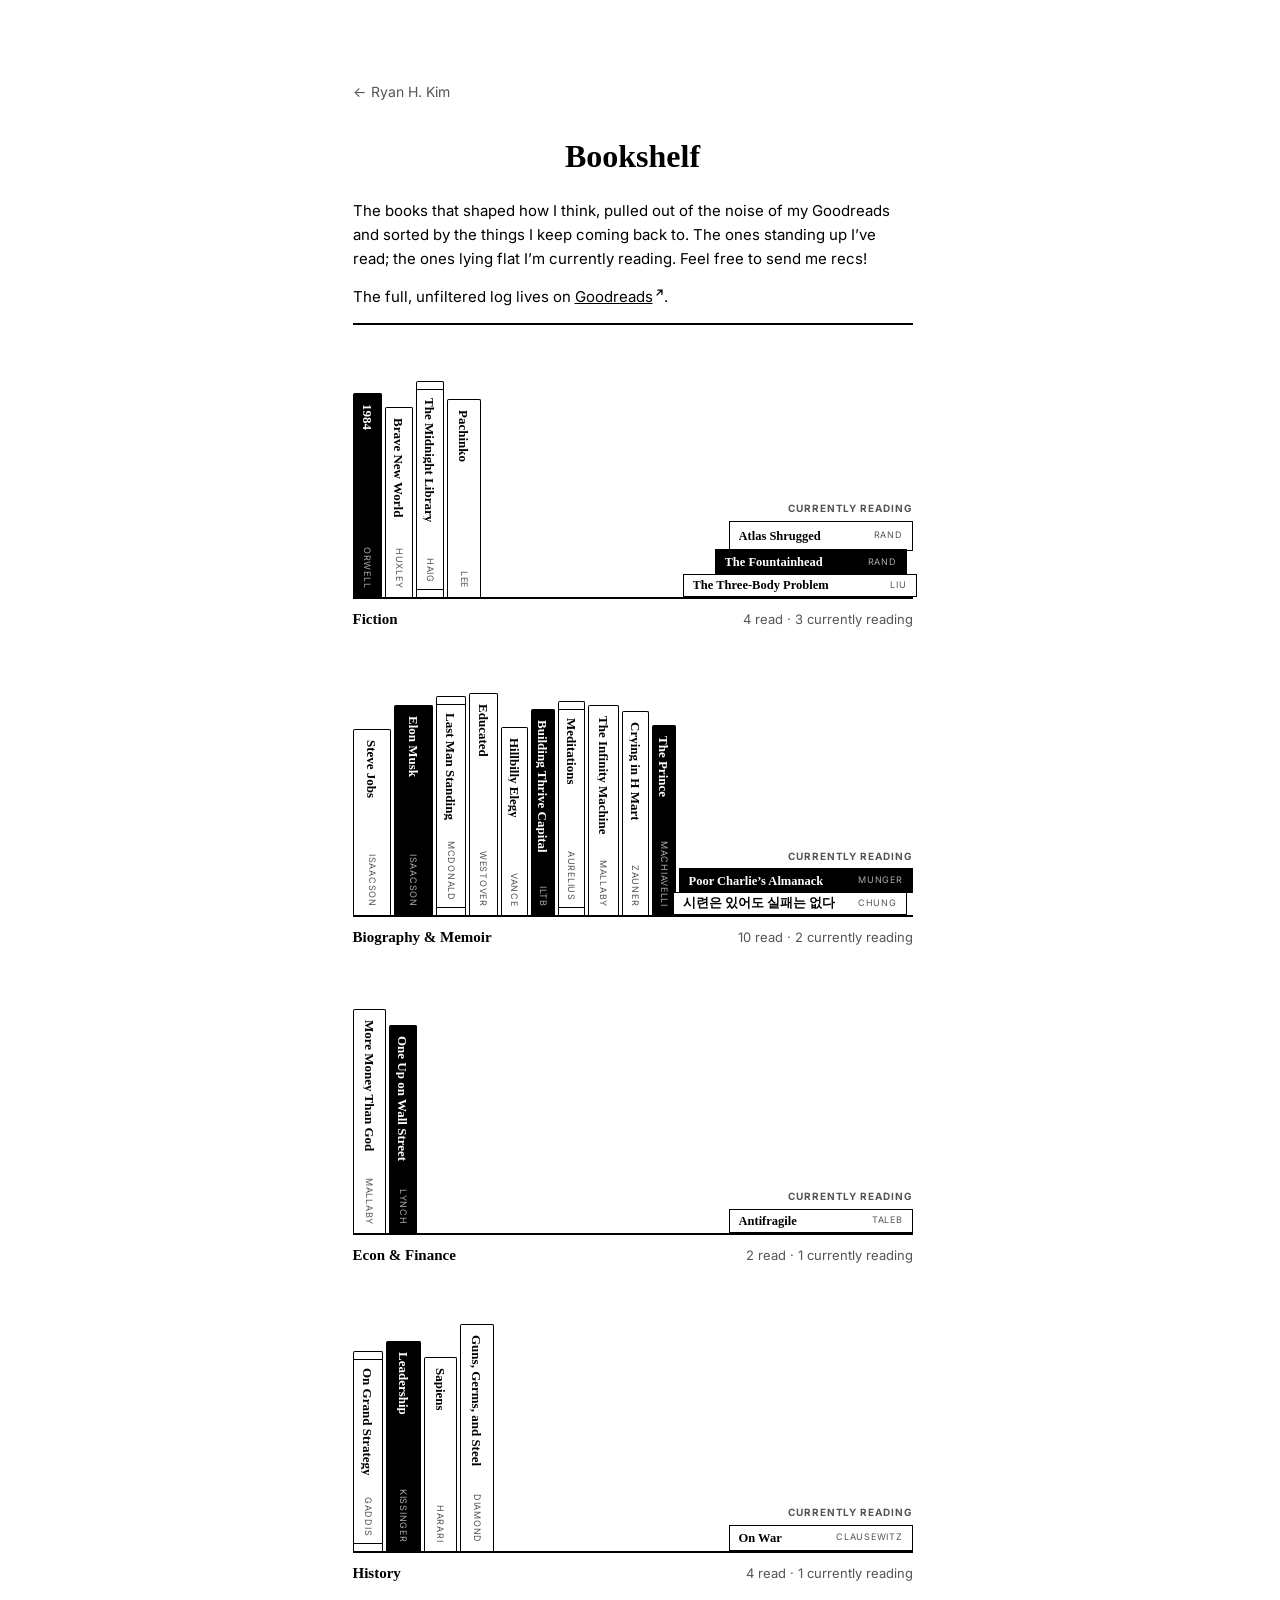
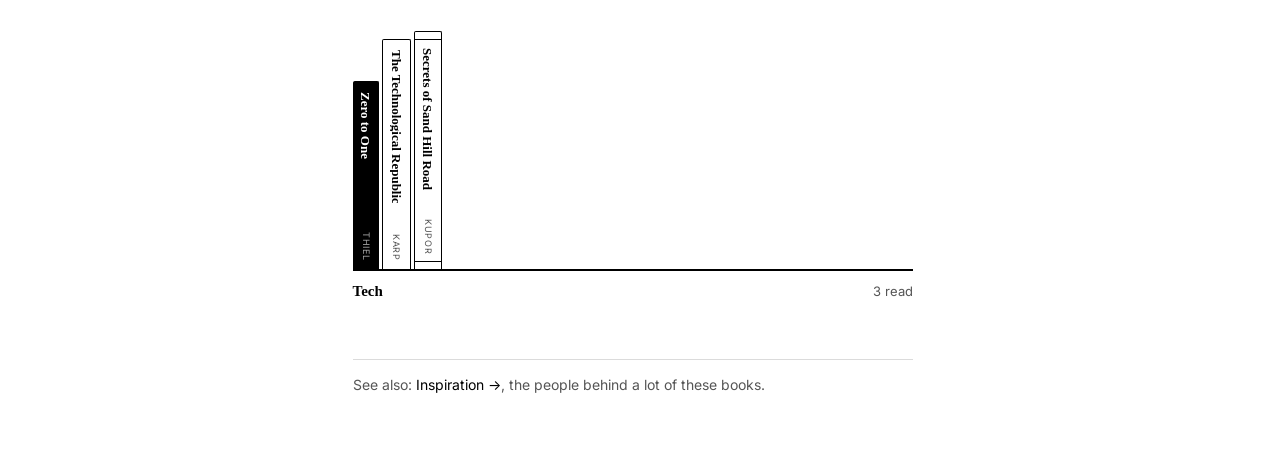
==== bookshelf/index.html @ 4ed772a9 "Add Bookshelf page at /bookshelf/ - Books shown as spines on monochrome shelves, one shelf per subje" ====
<!DOCTYPE html>
<html lang="en">
<head>
  <meta charset="UTF-8">
  <meta name="viewport" content="width=device-width, initial-scale=1.0">
  <title>Bookshelf — Ryan H. Kim</title>
  <meta name="description" content="Ryan H. Kim's bookshelf: the fiction, biographies, economics and finance, history, and technology books that shaped how he thinks.">
  <meta name="author" content="Ryan H. Kim">
  <link rel="canonical" href="https://ryanhwangkim.com/bookshelf/">

  <meta property="og:type" content="website">
  <meta property="og:title" content="Bookshelf — Ryan H. Kim">
  <meta property="og:description" content="The books that shaped how I think, shelved by subject.">
  <meta property="og:url" content="https://ryanhwangkim.com/bookshelf/">

  <link rel="preconnect" href="https://fonts.googleapis.com">
  <link rel="preconnect" href="https://fonts.gstatic.com" crossorigin>
  <link href="https://fonts.googleapis.com/css2?family=Inter:wght@400;700&display=swap" rel="stylesheet">
  <link rel="stylesheet" href="/styles.css">
  <link rel="stylesheet" href="/pages.css">
  <link rel="stylesheet" href="/bookshelf/bookshelf.css">
</head>
<body>
  <div class="container">
    <a class="back-link" href="/"><span aria-hidden="true">&larr;</span> Ryan H. Kim</a>

    <header class="page-intro">
      <h1>Bookshelf</h1>
      <p>The books that shaped how I think, pulled out of the noise of my Goodreads and sorted by the things I keep coming back to. The ones standing up I&rsquo;ve read; the ones lying flat I&rsquo;m currently reading. Feel free to send me recs!</p>
      <p>The full, unfiltered log lives on <a class="outbound-link" href="https://www.goodreads.com/user/show/90382592-ryan">Goodreads</a>.</p>
    </header>

    <hr>

    <main>
      <!-- To add a book: copy a spine <li> onto a shelf. Books I'm reading go in the shelf's "Currently reading" stack as flat <a class="flat"> books.
           --w is a spine's thickness, --h its height; --t is a flat book's thickness. -->

      <section class="shelf" id="fiction" aria-labelledby="fiction-name">
        <ul class="shelf-books">
          <li><a class="spine spine--ink" style="--w: 29px; --h: 204px" href="https://www.goodreads.com/search?q=1984+George+Orwell" data-caption="1984 · George Orwell"><span class="spine-title">1984</span><span class="spine-author">Orwell</span></a></li>
          <li><a class="spine" style="--w: 28px; --h: 190px" href="https://www.goodreads.com/search?q=Brave+New+World+Aldous+Huxley" data-caption="Brave New World · Aldous Huxley"><span class="spine-title">Brave New World</span><span class="spine-author">Huxley</span></a></li>
          <li><a class="spine spine--band" style="--w: 28px; --h: 216px" href="https://www.goodreads.com/search?q=The+Midnight+Library+Matt+Haig" data-caption="The Midnight Library · Matt Haig"><span class="spine-title">The Midnight Library</span><span class="spine-author">Haig</span></a></li>
          <li><a class="spine" style="--w: 34px; --h: 198px" href="https://www.goodreads.com/search?q=Pachinko+Min+Jin+Lee" data-caption="Pachinko · Min Jin Lee"><span class="spine-title">Pachinko</span><span class="spine-author">Lee</span></a></li>
          <li class="stack-slot">
            <div class="stack">
              <span class="stack-label">Currently reading</span>
              <a class="flat" style="--w: 184px; --t: 30px; --x: 0px" href="https://www.goodreads.com/search?q=Atlas+Shrugged+Ayn+Rand" data-caption="Atlas Shrugged · Ayn Rand · currently reading"><span class="flat-title">Atlas Shrugged</span><span class="flat-author">Rand</span></a>
              <a class="flat flat--ink" style="--w: 192px; --t: 26px; --x: 6px" href="https://www.goodreads.com/search?q=The+Fountainhead+Ayn+Rand" data-caption="The Fountainhead · Ayn Rand · currently reading"><span class="flat-title">The Fountainhead</span><span class="flat-author">Rand</span></a>
              <a class="flat" style="--w: 234px; --t: 23px; --x: -4px" href="https://www.goodreads.com/search?q=The+Three-Body+Problem+Cixin+Liu" data-caption="The Three-Body Problem · Cixin Liu · currently reading"><span class="flat-title">The Three-Body Problem</span><span class="flat-author">Liu</span></a>
            </div>
          </li>
        </ul>
        <div class="shelf-label">
          <h2 class="shelf-name" id="fiction-name">Fiction</h2>
          <p class="shelf-note"></p>
        </div>
      </section>

      <section class="shelf" id="biography-memoir" aria-labelledby="biography-memoir-name">
        <ul class="shelf-books">
          <li><a class="spine" style="--w: 38px; --h: 186px" href="https://www.goodreads.com/search?q=Steve+Jobs+Walter+Isaacson" data-caption="Steve Jobs · Walter Isaacson"><span class="spine-title">Steve Jobs</span><span class="spine-author">Isaacson</span></a></li>
          <li><a class="spine spine--ink" style="--w: 39px; --h: 210px" href="https://www.goodreads.com/search?q=Elon+Musk+Walter+Isaacson" data-caption="Elon Musk · Walter Isaacson"><span class="spine-title">Elon Musk</span><span class="spine-author">Isaacson</span></a></li>
          <li><a class="spine spine--band" style="--w: 30px; --h: 219px" href="https://www.goodreads.com/search?q=Last+Man+Standing+Jamie+Dimon+Duff+McDonald" data-caption="Last Man Standing · Duff McDonald, on Jamie Dimon"><span class="spine-title">Last Man Standing</span><span class="spine-author">McDonald</span></a></li>
          <li><a class="spine" style="--w: 29px; --h: 222px" href="https://www.goodreads.com/search?q=Educated+Tara+Westover" data-caption="Educated · Tara Westover"><span class="spine-title">Educated</span><span class="spine-author">Westover</span></a></li>
          <li><a class="spine" style="--w: 27px; --h: 188px" href="https://www.goodreads.com/search?q=Hillbilly+Elegy+J.D.+Vance" data-caption="Hillbilly Elegy · J.D. Vance"><span class="spine-title">Hillbilly Elegy</span><span class="spine-author">Vance</span></a></li>
          <li><span class="spine spine--ink" style="--w: 24px; --h: 206px" data-caption="Building Thrive Capital · Invest Like the Best with Patrick O’Shaughnessy (podcast)"><span class="spine-title">Building Thrive Capital</span><span class="spine-author">ILTB</span></span></li>
          <li><a class="spine spine--band" style="--w: 27px; --h: 214px" href="https://www.goodreads.com/search?q=Meditations+Marcus+Aurelius" data-caption="Meditations · Marcus Aurelius"><span class="spine-title">Meditations</span><span class="spine-author">Aurelius</span></a></li>
          <li><a class="spine" style="--w: 31px; --h: 210px" href="https://www.goodreads.com/search?q=The+Infinity+Machine+Sebastian+Mallaby" data-caption="The Infinity Machine · Sebastian Mallaby"><span class="spine-title">The Infinity Machine</span><span class="spine-author">Mallaby</span></a></li>
          <li><a class="spine" style="--w: 27px; --h: 204px" href="https://www.goodreads.com/search?q=Crying+in+H+Mart+Michelle+Zauner" data-caption="Crying in H Mart · Michelle Zauner"><span class="spine-title">Crying in H Mart</span><span class="spine-author">Zauner</span></a></li>
          <li><a class="spine spine--ink" style="--w: 24px; --h: 190px" href="https://www.goodreads.com/search?q=The+Prince+Niccol%C3%B2+Machiavelli" data-caption="The Prince · Niccolò Machiavelli"><span class="spine-title">The Prince</span><span class="spine-author">Machiavelli</span></a></li>
          <li class="stack-slot">
            <div class="stack">
              <span class="stack-label">Currently reading</span>
              <a class="flat flat--ink" style="--w: 253px; --t: 25px; --x: 0px" href="https://www.goodreads.com/search?q=Poor+Charlie's+Almanack" data-caption="Poor Charlie’s Almanack · Charlie Munger · currently reading"><span class="flat-title">Poor Charlie’s Almanack</span><span class="flat-author">Munger</span></a>
              <a class="flat" style="--w: 262px; --t: 23px; --x: 6px" href="https://www.goodreads.com/search?q=%EC%8B%9C%EB%A0%A8%EC%9D%80+%EC%9E%88%EC%96%B4%EB%8F%84+%EC%8B%A4%ED%8C%A8%EB%8A%94+%EC%97%86%EB%8B%A4" data-caption="시련은 있어도 실패는 없다 · Chung Ju-yung · currently reading"><span class="flat-title" lang="ko">시련은 있어도 실패는 없다</span><span class="flat-author">Chung</span></a>
            </div>
          </li>
        </ul>
        <div class="shelf-label">
          <h2 class="shelf-name" id="biography-memoir-name">Biography &amp; Memoir</h2>
          <p class="shelf-note"></p>
        </div>
      </section>

      <section class="shelf" id="econ-finance" aria-labelledby="econ-finance-name">
        <ul class="shelf-books">
          <li><a class="spine" style="--w: 33px; --h: 224px" href="https://www.goodreads.com/search?q=More+Money+Than+God+Sebastian+Mallaby" data-caption="More Money Than God · Sebastian Mallaby"><span class="spine-title">More Money Than God</span><span class="spine-author">Mallaby</span></a></li>
          <li><a class="spine spine--ink" style="--w: 28px; --h: 208px" href="https://www.goodreads.com/search?q=One+Up+on+Wall+Street+Peter+Lynch" data-caption="One Up on Wall Street · Peter Lynch"><span class="spine-title">One Up on Wall Street</span><span class="spine-author">Lynch</span></a></li>
          <li class="stack-slot">
            <div class="stack">
              <span class="stack-label">Currently reading</span>
              <a class="flat" style="--w: 184px; --t: 24px; --x: 0px" href="https://www.goodreads.com/search?q=Antifragile+Nassim+Nicholas+Taleb" data-caption="Antifragile · Nassim Nicholas Taleb · currently reading"><span class="flat-title">Antifragile</span><span class="flat-author">Taleb</span></a>
            </div>
          </li>
        </ul>
        <div class="shelf-label">
          <h2 class="shelf-name" id="econ-finance-name">Econ &amp; Finance</h2>
          <p class="shelf-note"></p>
        </div>
      </section>

      <section class="shelf" id="history" aria-labelledby="history-name">
        <ul class="shelf-books">
          <li><a class="spine spine--band" style="--w: 30px; --h: 200px" href="https://www.goodreads.com/search?q=On+Grand+Strategy+John+Lewis+Gaddis" data-caption="On Grand Strategy · John Lewis Gaddis"><span class="spine-title">On Grand Strategy</span><span class="spine-author">Gaddis</span></a></li>
          <li><a class="spine spine--ink" style="--w: 35px; --h: 210px" href="https://www.goodreads.com/search?q=Leadership+Six+Studies+in+World+Strategy+Henry+Kissinger" data-caption="Leadership: Six Studies in World Strategy · Henry Kissinger"><span class="spine-title">Leadership</span><span class="spine-author">Kissinger</span></a></li>
          <li><a class="spine" style="--w: 33px; --h: 194px" href="https://www.goodreads.com/search?q=Sapiens+Yuval+Noah+Harari" data-caption="Sapiens · Yuval Noah Harari"><span class="spine-title">Sapiens</span><span class="spine-author">Harari</span></a></li>
          <li><a class="spine" style="--w: 34px; --h: 227px" href="https://www.goodreads.com/search?q=Guns+Germs+and+Steel+Jared+Diamond" data-caption="Guns, Germs, and Steel · Jared Diamond"><span class="spine-title">Guns, Germs, and Steel</span><span class="spine-author">Diamond</span></a></li>
          <li class="stack-slot">
            <div class="stack">
              <span class="stack-label">Currently reading</span>
              <a class="flat" style="--w: 184px; --t: 26px; --x: 0px" href="https://www.goodreads.com/search?q=On+War+Carl+von+Clausewitz" data-caption="On War · Carl von Clausewitz · currently reading"><span class="flat-title">On War</span><span class="flat-author">Clausewitz</span></a>
            </div>
          </li>
        </ul>
        <div class="shelf-label">
          <h2 class="shelf-name" id="history-name">History</h2>
          <p class="shelf-note"></p>
        </div>
      </section>

      <section class="shelf" id="tech" aria-labelledby="tech-name">
        <ul class="shelf-books">
          <li><a class="spine spine--ink" style="--w: 26px; --h: 188px" href="https://www.goodreads.com/search?q=Zero+to+One+Peter+Thiel" data-caption="Zero to One · Peter Thiel"><span class="spine-title">Zero to One</span><span class="spine-author">Thiel</span></a></li>
          <li><a class="spine" style="--w: 29px; --h: 230px" href="https://www.goodreads.com/search?q=The+Technological+Republic+Alexander+Karp" data-caption="The Technological Republic · Alexander C. Karp &amp; Nicholas W. Zamiska"><span class="spine-title">The Technological Republic</span><span class="spine-author">Karp</span></a></li>
          <li><a class="spine spine--band" style="--w: 28px; --h: 238px" href="https://www.goodreads.com/search?q=Secrets+of+Sand+Hill+Road+Scott+Kupor" data-caption="Secrets of Sand Hill Road · Scott Kupor"><span class="spine-title">Secrets of Sand Hill Road</span><span class="spine-author">Kupor</span></a></li>
        </ul>
        <div class="shelf-label">
          <h2 class="shelf-name" id="tech-name">Tech</h2>
          <p class="shelf-note"></p>
        </div>
      </section>
    </main>

    <footer class="page-foot">
      See also: <a class="internal-link" href="/inspiration/">Inspiration</a>, the people behind a lot of these books.
    </footer>
  </div>

  <script>
    // Each shelf's note counts its books, and names whichever book you point at.
    document.querySelectorAll('.shelf').forEach(shelf => {
      const note = shelf.querySelector('.shelf-note');
      const read = shelf.querySelectorAll('.spine').length;
      const reading = shelf.querySelectorAll('.flat').length;
      const summary = reading ? `${read}\u00a0read \u00b7 ${reading}\u00a0currently\u00a0reading` : `${read}\u00a0read`;
      note.textContent = summary;
      shelf.querySelectorAll('[data-caption]').forEach(book => {
        const name = () => { note.textContent = book.dataset.caption; };
        const reset = () => { note.textContent = summary; };
        book.addEventListener('pointerenter', name);
        book.addEventListener('focus', name);
        book.addEventListener('pointerleave', reset);
        book.addEventListener('blur', reset);
      });
    });
  </script>
</body>
</html>
---- styles.css ----
* {
  margin: 0;
  padding: 0;
  box-sizing: border-box;
}

html {
  scrollbar-gutter: stable;
}

body {
  --link-arrow: #000;
  --link-arrow-hover: #444;
  font-family: 'Inter', sans-serif;
  font-size: 15px;
  line-height: 1.6;
  color: #000;
  background: #fff;
  -webkit-font-smoothing: antialiased;
}

.container {
  max-width: 600px;
  min-width: 320px;
  margin: 80px auto;
  padding: 0 20px;
}

/* Header */
h1 {
  font-family: 'Iowan Old Style', 'Palatino Linotype', 'Book Antiqua', Palatino, serif;
  font-weight: 700;
  font-size: 2rem;
  margin-bottom: 16px;
  text-align: center;
}

header p {
  margin-bottom: 14px;
}

header a {
  color: #000;
  text-decoration: underline;
}

/* A quiet outbound-link cue: monochrome at rest and directional on interaction. */
.outbound-link::after {
  content: "";
  display: inline-block;
  width: 0.5em;
  height: 0.5em;
  margin-left: 0.24em;
  position: relative;
  top: 0.04em;
  vertical-align: super;
  background-color: var(--link-arrow);
  -webkit-mask: url("arrow-up-right.svg") center / contain no-repeat;
  mask: url("arrow-up-right.svg") center / contain no-repeat;
  text-decoration: none;
  transform: translate(0, 0);
  transition-property: background-color, transform;
  transition-duration: 160ms;
  transition-timing-function: cubic-bezier(0.2, 0, 0, 1);
}

.outbound-link:hover::after,
.outbound-link:focus-visible::after {
  background-color: var(--link-arrow-hover);
  transform: translate(1px, -1px);
}

.outbound-link:focus-visible {
  outline: 2px solid color-mix(in srgb, var(--link-arrow-hover) 38%, transparent);
  outline-offset: 3px;
  border-radius: 1px;
}

@media (prefers-reduced-motion: reduce) {
  .outbound-link::after {
    transition-duration: 0ms;
  }
}

/* Internal-page cue: the sibling of .outbound-link, pointing across rather than out. */
.internal-link::after {
  content: "\2192";
  display: inline-block;
  margin-left: 0.3em;
  font-weight: 400;
  transition: transform 160ms cubic-bezier(0.2, 0, 0, 1);
}

.internal-link:hover::after,
.internal-link:focus-visible::after {
  transform: translateX(2px);
}

@media (prefers-reduced-motion: reduce) {
  .internal-link::after {
    transition-duration: 0ms;
  }
}

/* Navigation */
nav {
  display: flex;
  align-items: center;
  justify-content: space-between;
  margin-top: 10px;
}

.nav-tab {
  text-decoration: none;
  color: #aaa;
  font-family: 'Iowan Old Style', 'Palatino Linotype', 'Book Antiqua', Palatino, serif;
  font-size: 15px;
  cursor: pointer;
  transition: color 0.15s ease;
  white-space: nowrap;
}

.nav-tab:hover {
  color: #555;
}

.nav-tab.active {
  color: #000;
  font-weight: 700;
}

.chatbot-icon {
  width: 18px;
  height: 18px;
  opacity: 0.4;
  transition: opacity 0.15s ease;
}

.nav-icon:hover .chatbot-icon,
.nav-icon.active .chatbot-icon {
  opacity: 1;
}

hr {
  border: none;
  border-top: 2px solid #000;
  margin: 12px 0 24px;
}

/* Content sections */
.tab-content {
  display: none;
}

.tab-content.visible {
  display: block;
}

/* Entries */
.entry {
  margin-bottom: 20px;
}

.entry-header {
  display: flex;
  justify-content: space-between;
  align-items: baseline;
  gap: 16px;
}

.entry-title em {
  font-style: italic;
}

.entry-title a {
  color: #000;
  text-decoration: none;
}

.entry-title a:hover {
  text-decoration: underline;
}

.entry-date {
  font-size: 14px;
  white-space: nowrap;
  flex-shrink: 0;
}

.entry-detail {
  font-size: 14px;
  color: #444;
  margin-top: 2px;
}

.entry-note {
  font-weight: 700;
}

.subsection-title {
  font-size: 15px;
  font-weight: 400;
  text-decoration: underline;
  margin: 28px 0 16px;
}

.section-intro {
  font-size: 14px;
  color: #444;
  margin-bottom: 20px;
}
---- pages.css ----
/* Shared chrome for the sub-pages (Bookshelf, Inspiration). Loaded after styles.css;
   each page adds its own stylesheet after this one. */

:root {
  --ink: #000;
  --muted: #555;
  --rule: rgba(0, 0, 0, 0.14);
  --paper: #f5f1e6;
  --paper-deep: #e6dfca;
  --tape: rgba(222, 205, 152, 0.62);
  --serif: 'Iowan Old Style', 'Palatino Linotype', 'Book Antiqua', Palatino, serif;
  --ease-out: cubic-bezier(0.2, 0, 0, 1);
}

/* Page chrome */
.back-link {
  display: inline-flex;
  align-items: baseline;
  gap: 0.4em;
  margin-bottom: 28px;
  font-size: 14px;
  color: var(--muted);
  text-decoration: none;
  transition: color 150ms ease;
}

.back-link:hover,
.back-link:focus-visible {
  color: var(--ink);
}

.back-link span {
  display: inline-block;
  transition: transform 160ms var(--ease-out);
}

.back-link:hover span {
  transform: translateX(-2px);
}

.page-intro p {
  margin-bottom: 14px;
}

.page-intro a {
  color: var(--ink);
}

.page-foot {
  margin-top: 56px;
  padding-top: 14px;
  border-top: 1px solid var(--rule);
  font-size: 14px;
  color: var(--muted);
}

.page-foot a {
  color: var(--ink);
  text-decoration: none;
}

.page-foot a:hover {
  text-decoration: underline;
}

@keyframes rise {
  from {
    opacity: 0;
    transform: translateY(8px);
  }
}

@media (prefers-reduced-motion: reduce) {
  .back-link span {
    transition-duration: 0ms;
  }
}
---- bookshelf/bookshelf.css ----
/* Bookshelf. Loaded after /pages.css. */

.shelf {
  margin-top: 36px;
}

.shelf:first-of-type {
  margin-top: 8px;
}

/* Books sit on a 2px rule, the same weight as the page's divider; when a shelf
   wraps onto a second row, each row gets its own rule. */
.shelf-books {
  --row: 250px;
  list-style: none;
  display: flex;
  flex-wrap: wrap;
  align-items: flex-end;
  column-gap: 3px;
  background-image: repeating-linear-gradient(to bottom, transparent 0 calc(var(--row) - 2px), var(--ink) calc(var(--row) - 2px) var(--row));
}

.shelf-books > li {
  display: flex;
  align-items: flex-end;
  height: var(--row);
  padding-bottom: 2px;
}

.spine {
  writing-mode: vertical-rl;
  display: flex;
  justify-content: space-between;
  align-items: center;
  gap: 8px;
  width: var(--w, 30px);
  height: var(--h, 170px);
  padding: 10px 0 8px;
  color: var(--ink);
  text-decoration: none;
  background: #fff;
  border: 1.5px solid var(--ink);
  border-bottom: 0;
  border-radius: 2px 2px 0 0;
  transition: transform 180ms var(--ease-out);
}

a.spine:hover,
a.spine:focus-visible,
span.spine:hover {
  transform: translateY(-8px);
}

a.spine:focus-visible,
a.flat:focus-visible {
  outline: 2px solid var(--ink);
  outline-offset: 2px;
}

.spine-title {
  min-width: 0;
  min-height: 0;
  overflow: hidden;
  text-overflow: ellipsis;
  white-space: nowrap;
  font-family: var(--serif);
  font-size: 13px;
  font-weight: 700;
  line-height: 1;
}

.spine-title:lang(ko),
.flat-title:lang(ko) {
  font-family: 'AppleMyungjo', 'Nanum Myeongjo', var(--serif);
}

.spine-author,
.flat-author {
  flex: none;
  font-size: 9px;
  letter-spacing: 0.08em;
  text-transform: uppercase;
  color: var(--muted);
}

.spine--ink {
  color: #fff;
  background: var(--ink);
}

.spine--ink .spine-author,
.flat--ink .flat-author {
  color: #aaa;
}

/* Two thin bands near the top and bottom, like a cloth-bound spine */
.spine--band {
  padding: 16px 0 14px;
  background:
    linear-gradient(var(--ink), var(--ink)) 0 7px / 100% 1px no-repeat,
    linear-gradient(var(--ink), var(--ink)) 0 calc(100% - 7px) / 100% 1px no-repeat,
    #fff;
}

/* Currently reading: a small pile lying flat at the end of the shelf. It takes whatever
   room the standing books leave, so on a phone it narrows instead of wrapping. */
.stack-slot {
  flex: 1 0 150px;
  min-width: 0;
  justify-content: flex-end;
}

.stack-slot > .stack {
  width: 100%;
}

.stack {
  display: flex;
  flex-direction: column;
  align-items: flex-end;
}

.stack-label {
  margin-bottom: 6px;
  font-size: 10px;
  font-weight: 700;
  letter-spacing: 0.09em;
  text-transform: uppercase;
  color: var(--muted);
}

.flat {
  display: flex;
  align-items: center;
  justify-content: space-between;
  gap: 10px;
  width: min(var(--w, 200px), 100%);
  height: var(--t, 24px);
  margin-top: -1.5px;
  margin-right: var(--x, 0px);
  padding: 0 9px;
  color: var(--ink);
  text-decoration: none;
  background: #fff;
  border: 1.5px solid var(--ink);
  transition: transform 180ms var(--ease-out);
}

.flat:hover,
.flat:focus-visible {
  transform: translateX(-6px);
}

.flat--ink {
  color: #fff;
  background: var(--ink);
}

.flat-title {
  min-width: 0;
  overflow: hidden;
  text-overflow: ellipsis;
  white-space: nowrap;
  font-family: var(--serif);
  font-size: 12.5px;
  font-weight: 700;
}

.shelf-label {
  display: flex;
  justify-content: space-between;
  align-items: baseline;
  gap: 16px;
  margin-top: 8px;
}

.shelf-name {
  flex: none;
  font-family: var(--serif);
  font-size: 15px;
  font-weight: 700;
}

.shelf-note {
  min-width: 0;
  overflow: hidden;
  text-overflow: ellipsis;
  white-space: nowrap;
  font-size: 13px;
  color: var(--muted);
}

/* On a phone, a long count wraps under itself instead of being cut off */
@media (max-width: 480px) {
  .shelf-note {
    white-space: normal;
    text-align: right;
  }
}

@media (prefers-reduced-motion: reduce) {
  .spine,
  .flat {
    transition-duration: 0ms;
  }
}
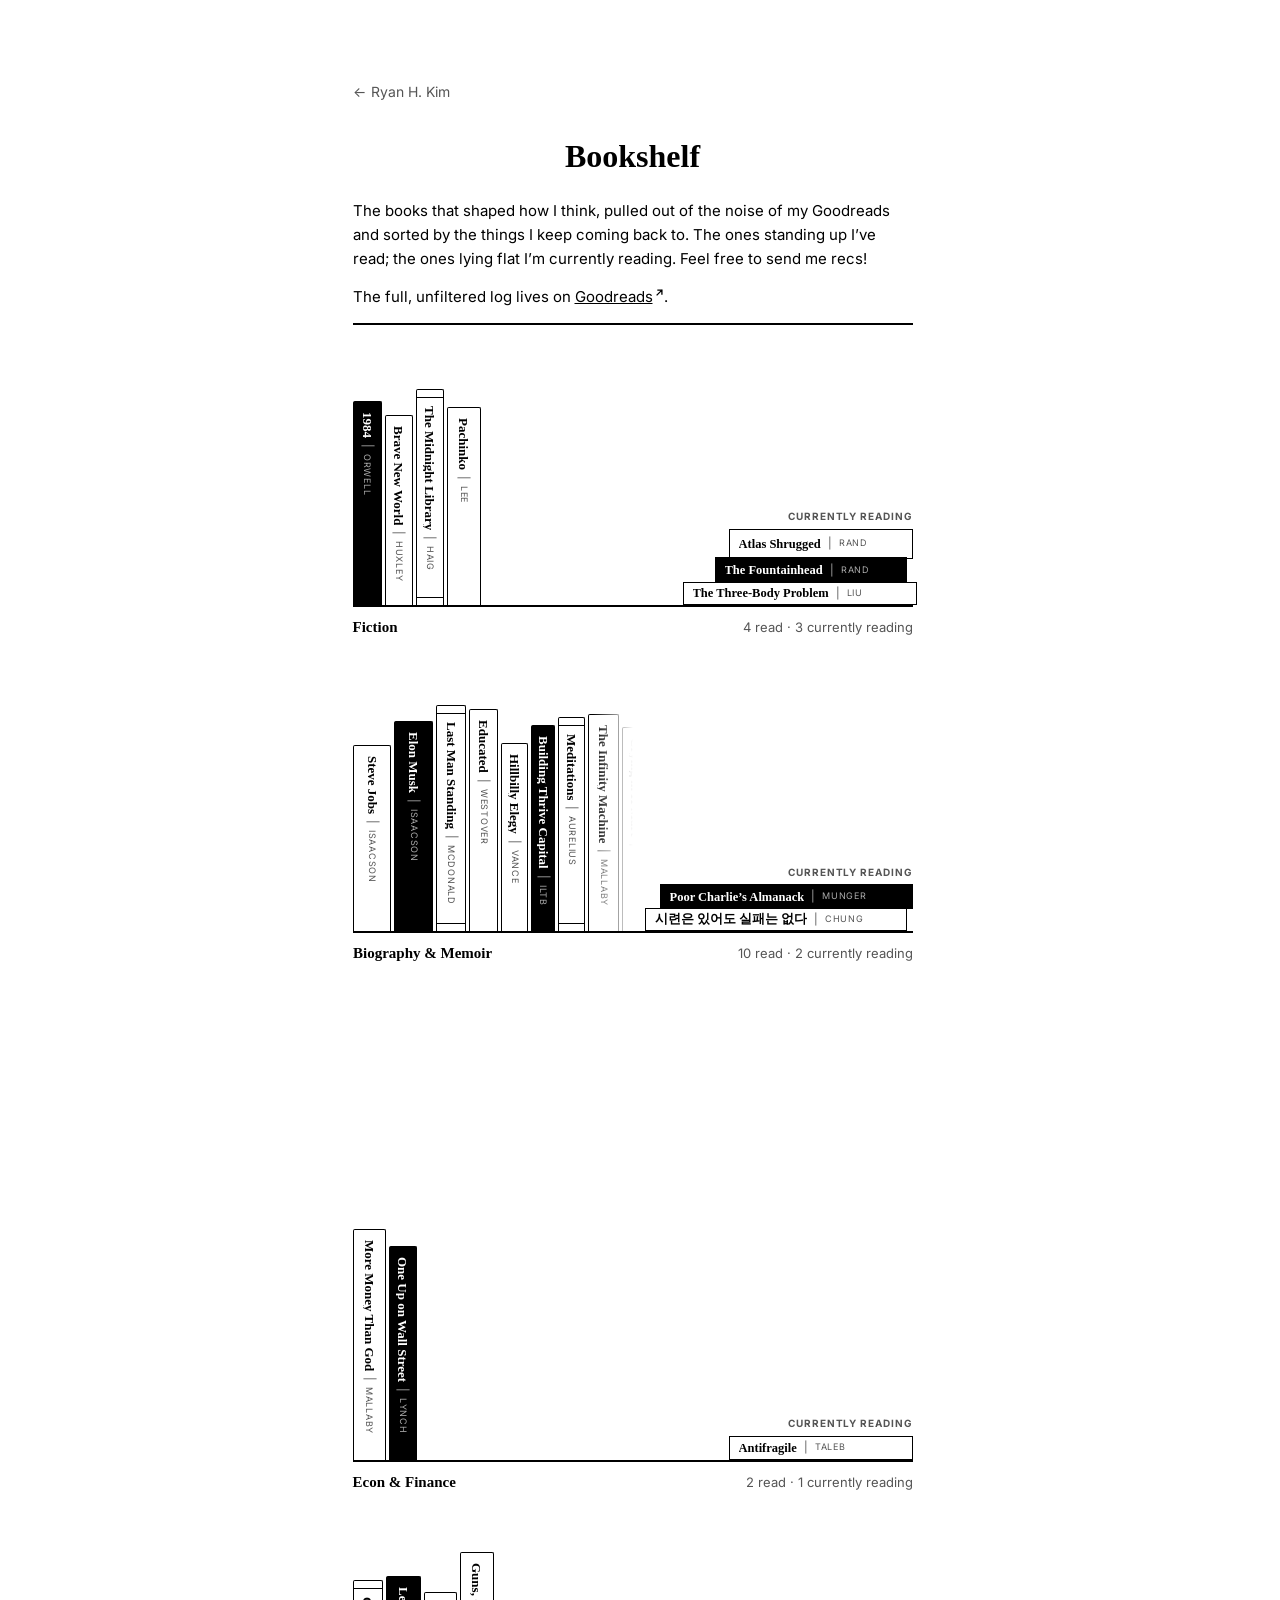
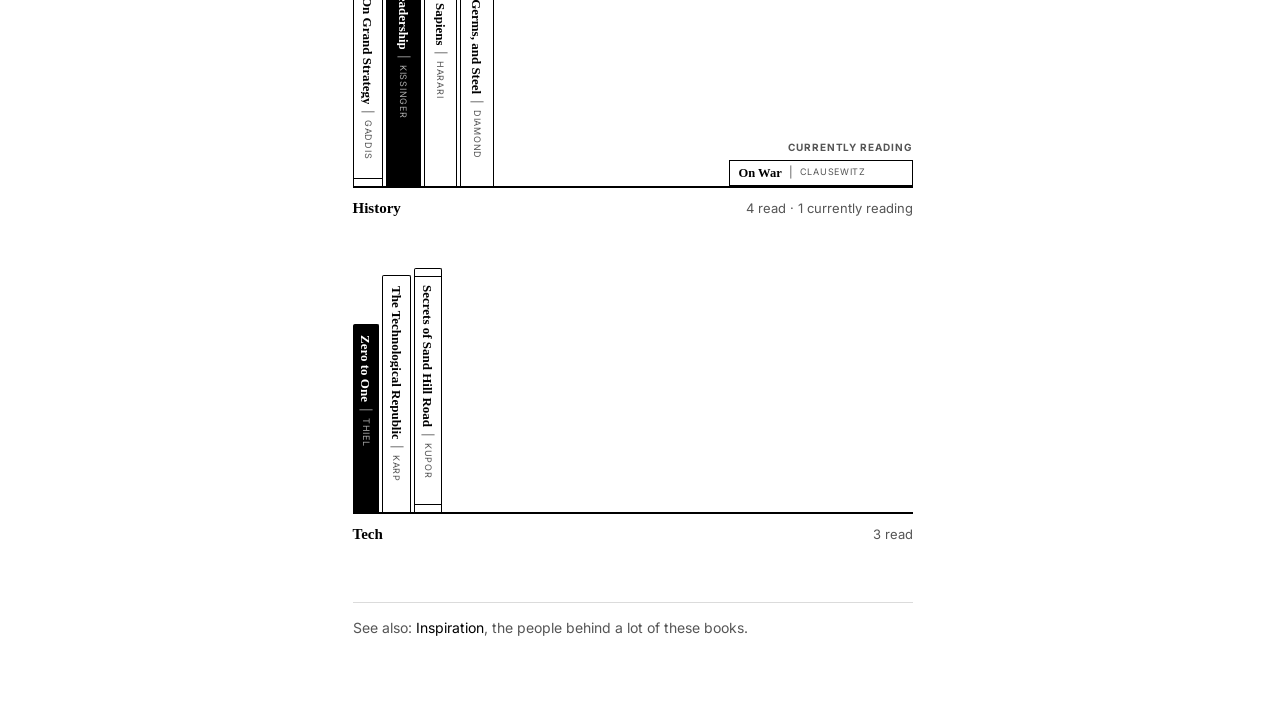
==== commit 8639a8e0: "Slide overflowing shelves sideways on scroll; separate titles from authors - When a shelf's standing" ====
--- a/bookshelf/index.html
+++ b/bookshelf/index.html
@@ -34,100 +34,127 @@
 
     <main>
       <!-- To add a book: copy a spine <li> onto a shelf. Books I'm reading go in the shelf's "Currently reading" stack as flat <a class="flat"> books.
-           --w is a spine's thickness, --h its height; --t is a flat book's thickness. -->
+           --w is a spine's thickness, --h its height; --t is a flat book's thickness; a stack's --pile is its widest book.
+           A shelf whose books don't fit across pins in place and slides them sideways as you scroll. -->
 
       <section class="shelf" id="fiction" aria-labelledby="fiction-name">
-        <ul class="shelf-books">
-          <li><a class="spine spine--ink" style="--w: 29px; --h: 204px" href="https://www.goodreads.com/search?q=1984+George+Orwell" data-caption="1984 · George Orwell"><span class="spine-title">1984</span><span class="spine-author">Orwell</span></a></li>
-          <li><a class="spine" style="--w: 28px; --h: 190px" href="https://www.goodreads.com/search?q=Brave+New+World+Aldous+Huxley" data-caption="Brave New World · Aldous Huxley"><span class="spine-title">Brave New World</span><span class="spine-author">Huxley</span></a></li>
-          <li><a class="spine spine--band" style="--w: 28px; --h: 216px" href="https://www.goodreads.com/search?q=The+Midnight+Library+Matt+Haig" data-caption="The Midnight Library · Matt Haig"><span class="spine-title">The Midnight Library</span><span class="spine-author">Haig</span></a></li>
-          <li><a class="spine" style="--w: 34px; --h: 198px" href="https://www.goodreads.com/search?q=Pachinko+Min+Jin+Lee" data-caption="Pachinko · Min Jin Lee"><span class="spine-title">Pachinko</span><span class="spine-author">Lee</span></a></li>
-          <li class="stack-slot">
-            <div class="stack">
+        <div class="shelf-pin">
+          <div class="shelf-row">
+            <div class="shelf-scroll">
+              <ul class="shelf-books">
+                <li><a class="spine spine--ink" style="--w: 29px; --h: 204px" href="https://www.goodreads.com/search?q=1984+George+Orwell" data-caption="1984 · George Orwell"><span class="spine-title">1984</span><span class="spine-sep" aria-hidden="true">|</span><span class="spine-author">Orwell</span></a></li>
+                <li><a class="spine" style="--w: 28px; --h: 190px" href="https://www.goodreads.com/search?q=Brave+New+World+Aldous+Huxley" data-caption="Brave New World · Aldous Huxley"><span class="spine-title">Brave New World</span><span class="spine-sep" aria-hidden="true">|</span><span class="spine-author">Huxley</span></a></li>
+                <li><a class="spine spine--band" style="--w: 28px; --h: 216px" href="https://www.goodreads.com/search?q=The+Midnight+Library+Matt+Haig" data-caption="The Midnight Library · Matt Haig"><span class="spine-title">The Midnight Library</span><span class="spine-sep" aria-hidden="true">|</span><span class="spine-author">Haig</span></a></li>
+                <li><a class="spine" style="--w: 34px; --h: 198px" href="https://www.goodreads.com/search?q=Pachinko+Min+Jin+Lee" data-caption="Pachinko · Min Jin Lee"><span class="spine-title">Pachinko</span><span class="spine-sep" aria-hidden="true">|</span><span class="spine-author">Lee</span></a></li>
+              </ul>
+            </div>
+            <div class="stack" style="--pile: 234px">
               <span class="stack-label">Currently reading</span>
-              <a class="flat" style="--w: 184px; --t: 30px; --x: 0px" href="https://www.goodreads.com/search?q=Atlas+Shrugged+Ayn+Rand" data-caption="Atlas Shrugged · Ayn Rand · currently reading"><span class="flat-title">Atlas Shrugged</span><span class="flat-author">Rand</span></a>
-              <a class="flat flat--ink" style="--w: 192px; --t: 26px; --x: 6px" href="https://www.goodreads.com/search?q=The+Fountainhead+Ayn+Rand" data-caption="The Fountainhead · Ayn Rand · currently reading"><span class="flat-title">The Fountainhead</span><span class="flat-author">Rand</span></a>
-              <a class="flat" style="--w: 234px; --t: 23px; --x: -4px" href="https://www.goodreads.com/search?q=The+Three-Body+Problem+Cixin+Liu" data-caption="The Three-Body Problem · Cixin Liu · currently reading"><span class="flat-title">The Three-Body Problem</span><span class="flat-author">Liu</span></a>
+              <a class="flat" style="--w: 184px; --t: 30px; --x: 0px" href="https://www.goodreads.com/search?q=Atlas+Shrugged+Ayn+Rand" data-caption="Atlas Shrugged · Ayn Rand"><span class="flat-title">Atlas Shrugged</span><span class="flat-sep" aria-hidden="true">|</span><span class="flat-author">Rand</span></a>
+              <a class="flat flat--ink" style="--w: 192px; --t: 26px; --x: 6px" href="https://www.goodreads.com/search?q=The+Fountainhead+Ayn+Rand" data-caption="The Fountainhead · Ayn Rand"><span class="flat-title">The Fountainhead</span><span class="flat-sep" aria-hidden="true">|</span><span class="flat-author">Rand</span></a>
+              <a class="flat" style="--w: 234px; --t: 23px; --x: -4px" href="https://www.goodreads.com/search?q=The+Three-Body+Problem+Cixin+Liu" data-caption="The Three-Body Problem · Cixin Liu"><span class="flat-title">The Three-Body Problem</span><span class="flat-sep" aria-hidden="true">|</span><span class="flat-author">Liu</span></a>
+              
             </div>
-          </li>
-        </ul>
-        <div class="shelf-label">
-          <h2 class="shelf-name" id="fiction-name">Fiction</h2>
-          <p class="shelf-note"></p>
+          </div>
+          <div class="shelf-label">
+            <h2 class="shelf-name" id="fiction-name">Fiction</h2>
+            <p class="shelf-note"></p>
+          </div>
         </div>
       </section>
 
       <section class="shelf" id="biography-memoir" aria-labelledby="biography-memoir-name">
-        <ul class="shelf-books">
-          <li><a class="spine" style="--w: 38px; --h: 186px" href="https://www.goodreads.com/search?q=Steve+Jobs+Walter+Isaacson" data-caption="Steve Jobs · Walter Isaacson"><span class="spine-title">Steve Jobs</span><span class="spine-author">Isaacson</span></a></li>
-          <li><a class="spine spine--ink" style="--w: 39px; --h: 210px" href="https://www.goodreads.com/search?q=Elon+Musk+Walter+Isaacson" data-caption="Elon Musk · Walter Isaacson"><span class="spine-title">Elon Musk</span><span class="spine-author">Isaacson</span></a></li>
-          <li><a class="spine spine--band" style="--w: 30px; --h: 219px" href="https://www.goodreads.com/search?q=Last+Man+Standing+Jamie+Dimon+Duff+McDonald" data-caption="Last Man Standing · Duff McDonald, on Jamie Dimon"><span class="spine-title">Last Man Standing</span><span class="spine-author">McDonald</span></a></li>
-          <li><a class="spine" style="--w: 29px; --h: 222px" href="https://www.goodreads.com/search?q=Educated+Tara+Westover" data-caption="Educated · Tara Westover"><span class="spine-title">Educated</span><span class="spine-author">Westover</span></a></li>
-          <li><a class="spine" style="--w: 27px; --h: 188px" href="https://www.goodreads.com/search?q=Hillbilly+Elegy+J.D.+Vance" data-caption="Hillbilly Elegy · J.D. Vance"><span class="spine-title">Hillbilly Elegy</span><span class="spine-author">Vance</span></a></li>
-          <li><span class="spine spine--ink" style="--w: 24px; --h: 206px" data-caption="Building Thrive Capital · Invest Like the Best with Patrick O’Shaughnessy (podcast)"><span class="spine-title">Building Thrive Capital</span><span class="spine-author">ILTB</span></span></li>
-          <li><a class="spine spine--band" style="--w: 27px; --h: 214px" href="https://www.goodreads.com/search?q=Meditations+Marcus+Aurelius" data-caption="Meditations · Marcus Aurelius"><span class="spine-title">Meditations</span><span class="spine-author">Aurelius</span></a></li>
-          <li><a class="spine" style="--w: 31px; --h: 210px" href="https://www.goodreads.com/search?q=The+Infinity+Machine+Sebastian+Mallaby" data-caption="The Infinity Machine · Sebastian Mallaby"><span class="spine-title">The Infinity Machine</span><span class="spine-author">Mallaby</span></a></li>
-          <li><a class="spine" style="--w: 27px; --h: 204px" href="https://www.goodreads.com/search?q=Crying+in+H+Mart+Michelle+Zauner" data-caption="Crying in H Mart · Michelle Zauner"><span class="spine-title">Crying in H Mart</span><span class="spine-author">Zauner</span></a></li>
-          <li><a class="spine spine--ink" style="--w: 24px; --h: 190px" href="https://www.goodreads.com/search?q=The+Prince+Niccol%C3%B2+Machiavelli" data-caption="The Prince · Niccolò Machiavelli"><span class="spine-title">The Prince</span><span class="spine-author">Machiavelli</span></a></li>
-          <li class="stack-slot">
-            <div class="stack">
+        <div class="shelf-pin">
+          <div class="shelf-row">
+            <div class="shelf-scroll">
+              <ul class="shelf-books">
+                <li><a class="spine" style="--w: 38px; --h: 186px" href="https://www.goodreads.com/search?q=Steve+Jobs+Walter+Isaacson" data-caption="Steve Jobs · Walter Isaacson"><span class="spine-title">Steve Jobs</span><span class="spine-sep" aria-hidden="true">|</span><span class="spine-author">Isaacson</span></a></li>
+                <li><a class="spine spine--ink" style="--w: 39px; --h: 210px" href="https://www.goodreads.com/search?q=Elon+Musk+Walter+Isaacson" data-caption="Elon Musk · Walter Isaacson"><span class="spine-title">Elon Musk</span><span class="spine-sep" aria-hidden="true">|</span><span class="spine-author">Isaacson</span></a></li>
+                <li><a class="spine spine--band" style="--w: 30px; --h: 226px" href="https://www.goodreads.com/search?q=Last+Man+Standing+Jamie+Dimon+Duff+McDonald" data-caption="Last Man Standing · Duff McDonald, on Jamie Dimon"><span class="spine-title">Last Man Standing</span><span class="spine-sep" aria-hidden="true">|</span><span class="spine-author">McDonald</span></a></li>
+                <li><a class="spine" style="--w: 29px; --h: 222px" href="https://www.goodreads.com/search?q=Educated+Tara+Westover" data-caption="Educated · Tara Westover"><span class="spine-title">Educated</span><span class="spine-sep" aria-hidden="true">|</span><span class="spine-author">Westover</span></a></li>
+                <li><a class="spine" style="--w: 27px; --h: 188px" href="https://www.goodreads.com/search?q=Hillbilly+Elegy+J.D.+Vance" data-caption="Hillbilly Elegy · J.D. Vance"><span class="spine-title">Hillbilly Elegy</span><span class="spine-sep" aria-hidden="true">|</span><span class="spine-author">Vance</span></a></li>
+                <li><span class="spine spine--ink" style="--w: 24px; --h: 206px" data-caption="Building Thrive Capital · Invest Like the Best with Patrick O’Shaughnessy (podcast)"><span class="spine-title">Building Thrive Capital</span><span class="spine-sep" aria-hidden="true">|</span><span class="spine-author">ILTB</span></span></li>
+                <li><a class="spine spine--band" style="--w: 27px; --h: 214px" href="https://www.goodreads.com/search?q=Meditations+Marcus+Aurelius" data-caption="Meditations · Marcus Aurelius"><span class="spine-title">Meditations</span><span class="spine-sep" aria-hidden="true">|</span><span class="spine-author">Aurelius</span></a></li>
+                <li><a class="spine" style="--w: 31px; --h: 217px" href="https://www.goodreads.com/search?q=The+Infinity+Machine+Sebastian+Mallaby" data-caption="The Infinity Machine · Sebastian Mallaby"><span class="spine-title">The Infinity Machine</span><span class="spine-sep" aria-hidden="true">|</span><span class="spine-author">Mallaby</span></a></li>
+                <li><a class="spine" style="--w: 27px; --h: 204px" href="https://www.goodreads.com/search?q=Crying+in+H+Mart+Michelle+Zauner" data-caption="Crying in H Mart · Michelle Zauner"><span class="spine-title">Crying in H Mart</span><span class="spine-sep" aria-hidden="true">|</span><span class="spine-author">Zauner</span></a></li>
+                <li><a class="spine spine--ink" style="--w: 24px; --h: 190px" href="https://www.goodreads.com/search?q=The+Prince+Niccol%C3%B2+Machiavelli" data-caption="The Prince · Niccolò Machiavelli"><span class="spine-title">The Prince</span><span class="spine-sep" aria-hidden="true">|</span><span class="spine-author">Machiavelli</span></a></li>
+              </ul>
+            </div>
+            <div class="stack" style="--pile: 268px">
               <span class="stack-label">Currently reading</span>
-              <a class="flat flat--ink" style="--w: 253px; --t: 25px; --x: 0px" href="https://www.goodreads.com/search?q=Poor+Charlie's+Almanack" data-caption="Poor Charlie’s Almanack · Charlie Munger · currently reading"><span class="flat-title">Poor Charlie’s Almanack</span><span class="flat-author">Munger</span></a>
-              <a class="flat" style="--w: 262px; --t: 23px; --x: 6px" href="https://www.goodreads.com/search?q=%EC%8B%9C%EB%A0%A8%EC%9D%80+%EC%9E%88%EC%96%B4%EB%8F%84+%EC%8B%A4%ED%8C%A8%EB%8A%94+%EC%97%86%EB%8B%A4" data-caption="시련은 있어도 실패는 없다 · Chung Ju-yung · currently reading"><span class="flat-title" lang="ko">시련은 있어도 실패는 없다</span><span class="flat-author">Chung</span></a>
+              <a class="flat flat--ink" style="--w: 253px; --t: 25px; --x: 0px" href="https://www.goodreads.com/search?q=Poor+Charlie's+Almanack" data-caption="Poor Charlie’s Almanack · Charlie Munger"><span class="flat-title">Poor Charlie’s Almanack</span><span class="flat-sep" aria-hidden="true">|</span><span class="flat-author">Munger</span></a>
+              <a class="flat" style="--w: 262px; --t: 23px; --x: 6px" href="https://www.goodreads.com/search?q=%EC%8B%9C%EB%A0%A8%EC%9D%80+%EC%9E%88%EC%96%B4%EB%8F%84+%EC%8B%A4%ED%8C%A8%EB%8A%94+%EC%97%86%EB%8B%A4" data-caption="시련은 있어도 실패는 없다 · Chung Ju-yung"><span class="flat-title" lang="ko">시련은 있어도 실패는 없다</span><span class="flat-sep" aria-hidden="true">|</span><span class="flat-author">Chung</span></a>
+              
             </div>
-          </li>
-        </ul>
-        <div class="shelf-label">
-          <h2 class="shelf-name" id="biography-memoir-name">Biography &amp; Memoir</h2>
-          <p class="shelf-note"></p>
+          </div>
+          <div class="shelf-label">
+            <h2 class="shelf-name" id="biography-memoir-name">Biography &amp; Memoir</h2>
+            <p class="shelf-note"></p>
+          </div>
         </div>
       </section>
 
       <section class="shelf" id="econ-finance" aria-labelledby="econ-finance-name">
-        <ul class="shelf-books">
-          <li><a class="spine" style="--w: 33px; --h: 224px" href="https://www.goodreads.com/search?q=More+Money+Than+God+Sebastian+Mallaby" data-caption="More Money Than God · Sebastian Mallaby"><span class="spine-title">More Money Than God</span><span class="spine-author">Mallaby</span></a></li>
-          <li><a class="spine spine--ink" style="--w: 28px; --h: 208px" href="https://www.goodreads.com/search?q=One+Up+on+Wall+Street+Peter+Lynch" data-caption="One Up on Wall Street · Peter Lynch"><span class="spine-title">One Up on Wall Street</span><span class="spine-author">Lynch</span></a></li>
-          <li class="stack-slot">
-            <div class="stack">
+        <div class="shelf-pin">
+          <div class="shelf-row">
+            <div class="shelf-scroll">
+              <ul class="shelf-books">
+                <li><a class="spine" style="--w: 33px; --h: 231px" href="https://www.goodreads.com/search?q=More+Money+Than+God+Sebastian+Mallaby" data-caption="More Money Than God · Sebastian Mallaby"><span class="spine-title">More Money Than God</span><span class="spine-sep" aria-hidden="true">|</span><span class="spine-author">Mallaby</span></a></li>
+                <li><a class="spine spine--ink" style="--w: 28px; --h: 214px" href="https://www.goodreads.com/search?q=One+Up+on+Wall+Street+Peter+Lynch" data-caption="One Up on Wall Street · Peter Lynch"><span class="spine-title">One Up on Wall Street</span><span class="spine-sep" aria-hidden="true">|</span><span class="spine-author">Lynch</span></a></li>
+              </ul>
+            </div>
+            <div class="stack" style="--pile: 184px">
               <span class="stack-label">Currently reading</span>
-              <a class="flat" style="--w: 184px; --t: 24px; --x: 0px" href="https://www.goodreads.com/search?q=Antifragile+Nassim+Nicholas+Taleb" data-caption="Antifragile · Nassim Nicholas Taleb · currently reading"><span class="flat-title">Antifragile</span><span class="flat-author">Taleb</span></a>
+              <a class="flat" style="--w: 184px; --t: 24px; --x: 0px" href="https://www.goodreads.com/search?q=Antifragile+Nassim+Nicholas+Taleb" data-caption="Antifragile · Nassim Nicholas Taleb"><span class="flat-title">Antifragile</span><span class="flat-sep" aria-hidden="true">|</span><span class="flat-author">Taleb</span></a>
+              
             </div>
-          </li>
-        </ul>
-        <div class="shelf-label">
-          <h2 class="shelf-name" id="econ-finance-name">Econ &amp; Finance</h2>
-          <p class="shelf-note"></p>
+          </div>
+          <div class="shelf-label">
+            <h2 class="shelf-name" id="econ-finance-name">Econ &amp; Finance</h2>
+            <p class="shelf-note"></p>
+          </div>
         </div>
       </section>
 
       <section class="shelf" id="history" aria-labelledby="history-name">
-        <ul class="shelf-books">
-          <li><a class="spine spine--band" style="--w: 30px; --h: 200px" href="https://www.goodreads.com/search?q=On+Grand+Strategy+John+Lewis+Gaddis" data-caption="On Grand Strategy · John Lewis Gaddis"><span class="spine-title">On Grand Strategy</span><span class="spine-author">Gaddis</span></a></li>
-          <li><a class="spine spine--ink" style="--w: 35px; --h: 210px" href="https://www.goodreads.com/search?q=Leadership+Six+Studies+in+World+Strategy+Henry+Kissinger" data-caption="Leadership: Six Studies in World Strategy · Henry Kissinger"><span class="spine-title">Leadership</span><span class="spine-author">Kissinger</span></a></li>
-          <li><a class="spine" style="--w: 33px; --h: 194px" href="https://www.goodreads.com/search?q=Sapiens+Yuval+Noah+Harari" data-caption="Sapiens · Yuval Noah Harari"><span class="spine-title">Sapiens</span><span class="spine-author">Harari</span></a></li>
-          <li><a class="spine" style="--w: 34px; --h: 227px" href="https://www.goodreads.com/search?q=Guns+Germs+and+Steel+Jared+Diamond" data-caption="Guns, Germs, and Steel · Jared Diamond"><span class="spine-title">Guns, Germs, and Steel</span><span class="spine-author">Diamond</span></a></li>
-          <li class="stack-slot">
-            <div class="stack">
+        <div class="shelf-pin">
+          <div class="shelf-row">
+            <div class="shelf-scroll">
+              <ul class="shelf-books">
+                <li><a class="spine spine--band" style="--w: 30px; --h: 206px" href="https://www.goodreads.com/search?q=On+Grand+Strategy+John+Lewis+Gaddis" data-caption="On Grand Strategy · John Lewis Gaddis"><span class="spine-title">On Grand Strategy</span><span class="spine-sep" aria-hidden="true">|</span><span class="spine-author">Gaddis</span></a></li>
+                <li><a class="spine spine--ink" style="--w: 35px; --h: 210px" href="https://www.goodreads.com/search?q=Leadership+Six+Studies+in+World+Strategy+Henry+Kissinger" data-caption="Leadership: Six Studies in World Strategy · Henry Kissinger"><span class="spine-title">Leadership</span><span class="spine-sep" aria-hidden="true">|</span><span class="spine-author">Kissinger</span></a></li>
+                <li><a class="spine" style="--w: 33px; --h: 194px" href="https://www.goodreads.com/search?q=Sapiens+Yuval+Noah+Harari" data-caption="Sapiens · Yuval Noah Harari"><span class="spine-title">Sapiens</span><span class="spine-sep" aria-hidden="true">|</span><span class="spine-author">Harari</span></a></li>
+                <li><a class="spine" style="--w: 34px; --h: 234px" href="https://www.goodreads.com/search?q=Guns+Germs+and+Steel+Jared+Diamond" data-caption="Guns, Germs, and Steel · Jared Diamond"><span class="spine-title">Guns, Germs, and Steel</span><span class="spine-sep" aria-hidden="true">|</span><span class="spine-author">Diamond</span></a></li>
+              </ul>
+            </div>
+            <div class="stack" style="--pile: 184px">
               <span class="stack-label">Currently reading</span>
-              <a class="flat" style="--w: 184px; --t: 26px; --x: 0px" href="https://www.goodreads.com/search?q=On+War+Carl+von+Clausewitz" data-caption="On War · Carl von Clausewitz · currently reading"><span class="flat-title">On War</span><span class="flat-author">Clausewitz</span></a>
+              <a class="flat" style="--w: 184px; --t: 26px; --x: 0px" href="https://www.goodreads.com/search?q=On+War+Carl+von+Clausewitz" data-caption="On War · Carl von Clausewitz"><span class="flat-title">On War</span><span class="flat-sep" aria-hidden="true">|</span><span class="flat-author">Clausewitz</span></a>
+              
             </div>
-          </li>
-        </ul>
-        <div class="shelf-label">
-          <h2 class="shelf-name" id="history-name">History</h2>
-          <p class="shelf-note"></p>
+          </div>
+          <div class="shelf-label">
+            <h2 class="shelf-name" id="history-name">History</h2>
+            <p class="shelf-note"></p>
+          </div>
         </div>
       </section>
 
       <section class="shelf" id="tech" aria-labelledby="tech-name">
-        <ul class="shelf-books">
-          <li><a class="spine spine--ink" style="--w: 26px; --h: 188px" href="https://www.goodreads.com/search?q=Zero+to+One+Peter+Thiel" data-caption="Zero to One · Peter Thiel"><span class="spine-title">Zero to One</span><span class="spine-author">Thiel</span></a></li>
-          <li><a class="spine" style="--w: 29px; --h: 230px" href="https://www.goodreads.com/search?q=The+Technological+Republic+Alexander+Karp" data-caption="The Technological Republic · Alexander C. Karp &amp; Nicholas W. Zamiska"><span class="spine-title">The Technological Republic</span><span class="spine-author">Karp</span></a></li>
-          <li><a class="spine spine--band" style="--w: 28px; --h: 238px" href="https://www.goodreads.com/search?q=Secrets+of+Sand+Hill+Road+Scott+Kupor" data-caption="Secrets of Sand Hill Road · Scott Kupor"><span class="spine-title">Secrets of Sand Hill Road</span><span class="spine-author">Kupor</span></a></li>
-        </ul>
-        <div class="shelf-label">
-          <h2 class="shelf-name" id="tech-name">Tech</h2>
-          <p class="shelf-note"></p>
+        <div class="shelf-pin">
+          <div class="shelf-row">
+            <div class="shelf-scroll">
+              <ul class="shelf-books">
+                <li><a class="spine spine--ink" style="--w: 26px; --h: 188px" href="https://www.goodreads.com/search?q=Zero+to+One+Peter+Thiel" data-caption="Zero to One · Peter Thiel"><span class="spine-title">Zero to One</span><span class="spine-sep" aria-hidden="true">|</span><span class="spine-author">Thiel</span></a></li>
+                <li><a class="spine" style="--w: 29px; --h: 237px" href="https://www.goodreads.com/search?q=The+Technological+Republic+Alexander+Karp" data-caption="The Technological Republic · Alexander C. Karp &amp; Nicholas W. Zamiska"><span class="spine-title">The Technological Republic</span><span class="spine-sep" aria-hidden="true">|</span><span class="spine-author">Karp</span></a></li>
+                <li><a class="spine spine--band" style="--w: 28px; --h: 244px" href="https://www.goodreads.com/search?q=Secrets+of+Sand+Hill+Road+Scott+Kupor" data-caption="Secrets of Sand Hill Road · Scott Kupor"><span class="spine-title">Secrets of Sand Hill Road</span><span class="spine-sep" aria-hidden="true">|</span><span class="spine-author">Kupor</span></a></li>
+              </ul>
+            </div>
+          </div>
+          <div class="shelf-label">
+            <h2 class="shelf-name" id="tech-name">Tech</h2>
+            <p class="shelf-note"></p>
+          </div>
         </div>
       </section>
     </main>
@@ -137,23 +164,6 @@
     </footer>
   </div>
 
-  <script>
-    // Each shelf's note counts its books, and names whichever book you point at.
-    document.querySelectorAll('.shelf').forEach(shelf => {
-      const note = shelf.querySelector('.shelf-note');
-      const read = shelf.querySelectorAll('.spine').length;
-      const reading = shelf.querySelectorAll('.flat').length;
-      const summary = reading ? `${read}\u00a0read \u00b7 ${reading}\u00a0currently\u00a0reading` : `${read}\u00a0read`;
-      note.textContent = summary;
-      shelf.querySelectorAll('[data-caption]').forEach(book => {
-        const name = () => { note.textContent = book.dataset.caption; };
-        const reset = () => { note.textContent = summary; };
-        book.addEventListener('pointerenter', name);
-        book.addEventListener('focus', name);
-        book.addEventListener('pointerleave', reset);
-        book.addEventListener('blur', reset);
-      });
-    });
-  </script>
+  <script src="/bookshelf/bookshelf.js"></script>
 </body>
 </html>
--- a/styles.css
+++ b/styles.css
@@ -82,26 +82,6 @@
   }
 }
 
-/* Internal-page cue: the sibling of .outbound-link, pointing across rather than out. */
-.internal-link::after {
-  content: "\2192";
-  display: inline-block;
-  margin-left: 0.3em;
-  font-weight: 400;
-  transition: transform 160ms cubic-bezier(0.2, 0, 0, 1);
-}
-
-.internal-link:hover::after,
-.internal-link:focus-visible::after {
-  transform: translateX(2px);
-}
-
-@media (prefers-reduced-motion: reduce) {
-  .internal-link::after {
-    transition-duration: 0ms;
-  }
-}
-
 /* Navigation */
 nav {
   display: flex;
@@ -156,6 +136,127 @@
   display: block;
 }
 
+/* Scroll-driven sections (enabled by script.js): the intro and tabs stay pinned
+   while scrolling the page steps through the sections underneath them. */
+/* script.js owns the scroll position here; stop the browser nudging it on resize */
+html:has(.scrolly-on) {
+  overflow-anchor: none;
+}
+
+.home.scrolly-on {
+  margin: 0 auto;
+}
+
+.scrolly-on .stage {
+  position: sticky;
+  top: calc(-1 * var(--pin-offset, 0px));
+  display: flex;
+  flex-direction: column;
+  height: calc(100svh + var(--pin-offset, 0px));
+  padding-top: clamp(40px, 9svh, 80px);
+}
+
+.scrolly-on .panel {
+  --fade-top: 0px;
+  --fade-bottom: 0px;
+  position: relative;
+  flex: 1 1 auto;
+  min-height: 0;
+  overflow: hidden;
+  -webkit-mask-image: linear-gradient(to bottom, transparent, #000 var(--fade-top), #000 calc(100% - var(--fade-bottom)), transparent);
+  mask-image: linear-gradient(to bottom, transparent, #000 var(--fade-top), #000 calc(100% - var(--fade-bottom)), transparent);
+}
+
+/* Soften the edges where a long section is cut off */
+.scrolly-on .panel.has-above {
+  --fade-top: 28px;
+}
+
+.scrolly-on .panel.has-more {
+  --fade-bottom: 56px;
+}
+
+.scrolly-on .tab-content {
+  position: absolute;
+  inset: 0 0 auto;
+  display: block;
+  opacity: 0;
+  visibility: hidden;
+  translate: 0 10px;
+  transition:
+    opacity 120ms ease,
+    translate 0s linear 120ms,
+    visibility 0s linear 120ms;
+}
+
+.scrolly-on .tab-content.visible {
+  opacity: 1;
+  visibility: visible;
+  translate: 0 0;
+  transition:
+    opacity 260ms ease 90ms,
+    translate 360ms cubic-bezier(0.2, 0, 0, 1) 90ms;
+}
+
+/* The active tab fills its underline as you scroll through its section */
+.scrolly-on .nav-tab {
+  position: relative;
+}
+
+.scrolly-on .nav-tab::after {
+  content: "";
+  position: absolute;
+  left: 0;
+  right: 0;
+  bottom: -4px;
+  height: 1.5px;
+  background: currentColor;
+  transform: scaleX(var(--progress, 0));
+  transform-origin: left;
+}
+
+.scroll-cue {
+  display: none;
+}
+
+.scrolly-on .scroll-cue {
+  display: block;
+  flex: none;
+  padding: 10px 0 18px;
+  font-family: 'Iowan Old Style', 'Palatino Linotype', 'Book Antiqua', Palatino, serif;
+  font-size: 13px;
+  color: #999;
+  text-align: center;
+  transition: opacity 300ms ease;
+}
+
+.scroll-cue span {
+  display: inline-block;
+  animation: nudge 1.6s ease-in-out infinite;
+}
+
+.scroll-cue.is-hidden {
+  opacity: 0;
+}
+
+@keyframes nudge {
+  50% {
+    transform: translateY(3px);
+  }
+}
+
+@media (prefers-reduced-motion: reduce) {
+  .scrolly-on .tab-content,
+  .scrolly-on .tab-content.visible,
+  .scrolly-on .scroll-cue {
+    transition: none;
+  }
+
+  .scroll-cue span {
+    animation: none;
+  }
+}
+
 /* Entries */
 .entry {
   margin-bottom: 20px;
--- a/bookshelf/bookshelf.css
+++ b/bookshelf/bookshelf.css
@@ -8,31 +8,65 @@
   margin-top: 8px;
 }
 
-/* Books sit on a 2px rule, the same weight as the page's divider; when a shelf
-   wraps onto a second row, each row gets its own rule. */
+/* One row per shelf: the standing books in a strip on the left and the pile on
+   the right, both on a 2px rule the same weight as the page's divider. */
+.shelf-row {
+  display: flex;
+  align-items: flex-end;
+  gap: 12px;
+  border-bottom: 2px solid var(--ink);
+}
+
+/* The standing books. When they don't all fit, bookshelf.js pins the shelf and
+   slides this strip sideways as the page scrolls, the way the homepage steps
+   through its sections, fading whichever edge has more books past it. */
+.shelf-scroll {
+  --fade-left: 0px;
+  --fade-right: 0px;
+  flex: 1 1 0;
+  min-width: 0;
+  overflow: hidden;
+  -webkit-mask-image: linear-gradient(to right, transparent, #000 var(--fade-left), #000 calc(100% - var(--fade-right)), transparent);
+  mask-image: linear-gradient(to right, transparent, #000 var(--fade-left), #000 calc(100% - var(--fade-right)), transparent);
+}
+
+.shelf-scroll.has-before {
+  --fade-left: 28px;
+}
+
+.shelf-scroll.has-after {
+  --fade-right: 40px;
+}
+
 .shelf-books {
-  --row: 250px;
   list-style: none;
   display: flex;
-  flex-wrap: wrap;
-  align-items: flex-end;
-  column-gap: 3px;
-  background-image: repeating-linear-gradient(to bottom, transparent 0 calc(var(--row) - 2px), var(--ink) calc(var(--row) - 2px) var(--row));
+  align-items: flex-end;
+  gap: 3px;
+  width: max-content;
+  height: 256px; /* the tallest spine, plus room to lift on hover */
 }
 
 .shelf-books > li {
   display: flex;
   align-items: flex-end;
-  height: var(--row);
-  padding-bottom: 2px;
+}
+
+.shelf.is-scrolling .shelf-pin {
+  position: sticky;
+  top: var(--stick, 16px);
+}
+
+.shelf.is-scrolling .shelf-books {
+  will-change: transform;
 }
 
 .spine {
   writing-mode: vertical-rl;
   display: flex;
-  justify-content: space-between;
+  justify-content: flex-start;
   align-items: center;
-  gap: 8px;
+  gap: 6px;
   width: var(--w, 30px);
   height: var(--h, 170px);
   padding: 10px 0 8px;
@@ -88,8 +122,19 @@
   background: var(--ink);
 }
 
+/* A thin bar between title and author */
+.spine-sep,
+.flat-sep {
+  flex: none;
+  font-size: 11px;
+  line-height: 1;
+  color: var(--muted);
+}
+
 .spine--ink .spine-author,
-.flat--ink .flat-author {
+.spine--ink .spine-sep,
+.flat--ink .flat-author,
+.flat--ink .flat-sep {
   color: #aaa;
 }
 
@@ -102,19 +147,12 @@
     #fff;
 }
 
-/* Currently reading: a small pile lying flat at the end of the shelf. It takes whatever
-   room the standing books leave, so on a phone it narrows instead of wrapping. */
-.stack-slot {
-  flex: 1 0 150px;
-  min-width: 0;
-  justify-content: flex-end;
-}
-
-.stack-slot > .stack {
-  width: 100%;
-}
-
+/* Currently reading: a small pile lying flat at the end of the shelf, as wide as
+   its widest book (--pile); on a phone it narrows to leave the standing books room. */
 .stack {
+  flex: 0 1 var(--pile, 200px);
+  min-width: 0;
+  max-width: 48%;
   display: flex;
   flex-direction: column;
   align-items: flex-end;
@@ -132,8 +170,8 @@
 .flat {
   display: flex;
   align-items: center;
-  justify-content: space-between;
-  gap: 10px;
+  justify-content: flex-start;
+  gap: 7px;
   width: min(var(--w, 200px), 100%);
   height: var(--t, 24px);
   margin-top: -1.5px;
@@ -190,12 +228,22 @@
   color: var(--muted);
 }
 
-/* On a phone, a long count wraps under itself instead of being cut off */
+/* On a phone, a long count wraps under itself instead of being cut off, and the
+   pile drops its authors (tapping a book still names it) to keep titles whole. */
 @media (max-width: 480px) {
   .shelf-note {
     white-space: normal;
     text-align: right;
   }
+
+  .stack {
+    max-width: 56%;
+  }
+
+  .flat-sep,
+  .flat-author {
+    display: none;
+  }
 }
 
 @media (prefers-reduced-motion: reduce) {
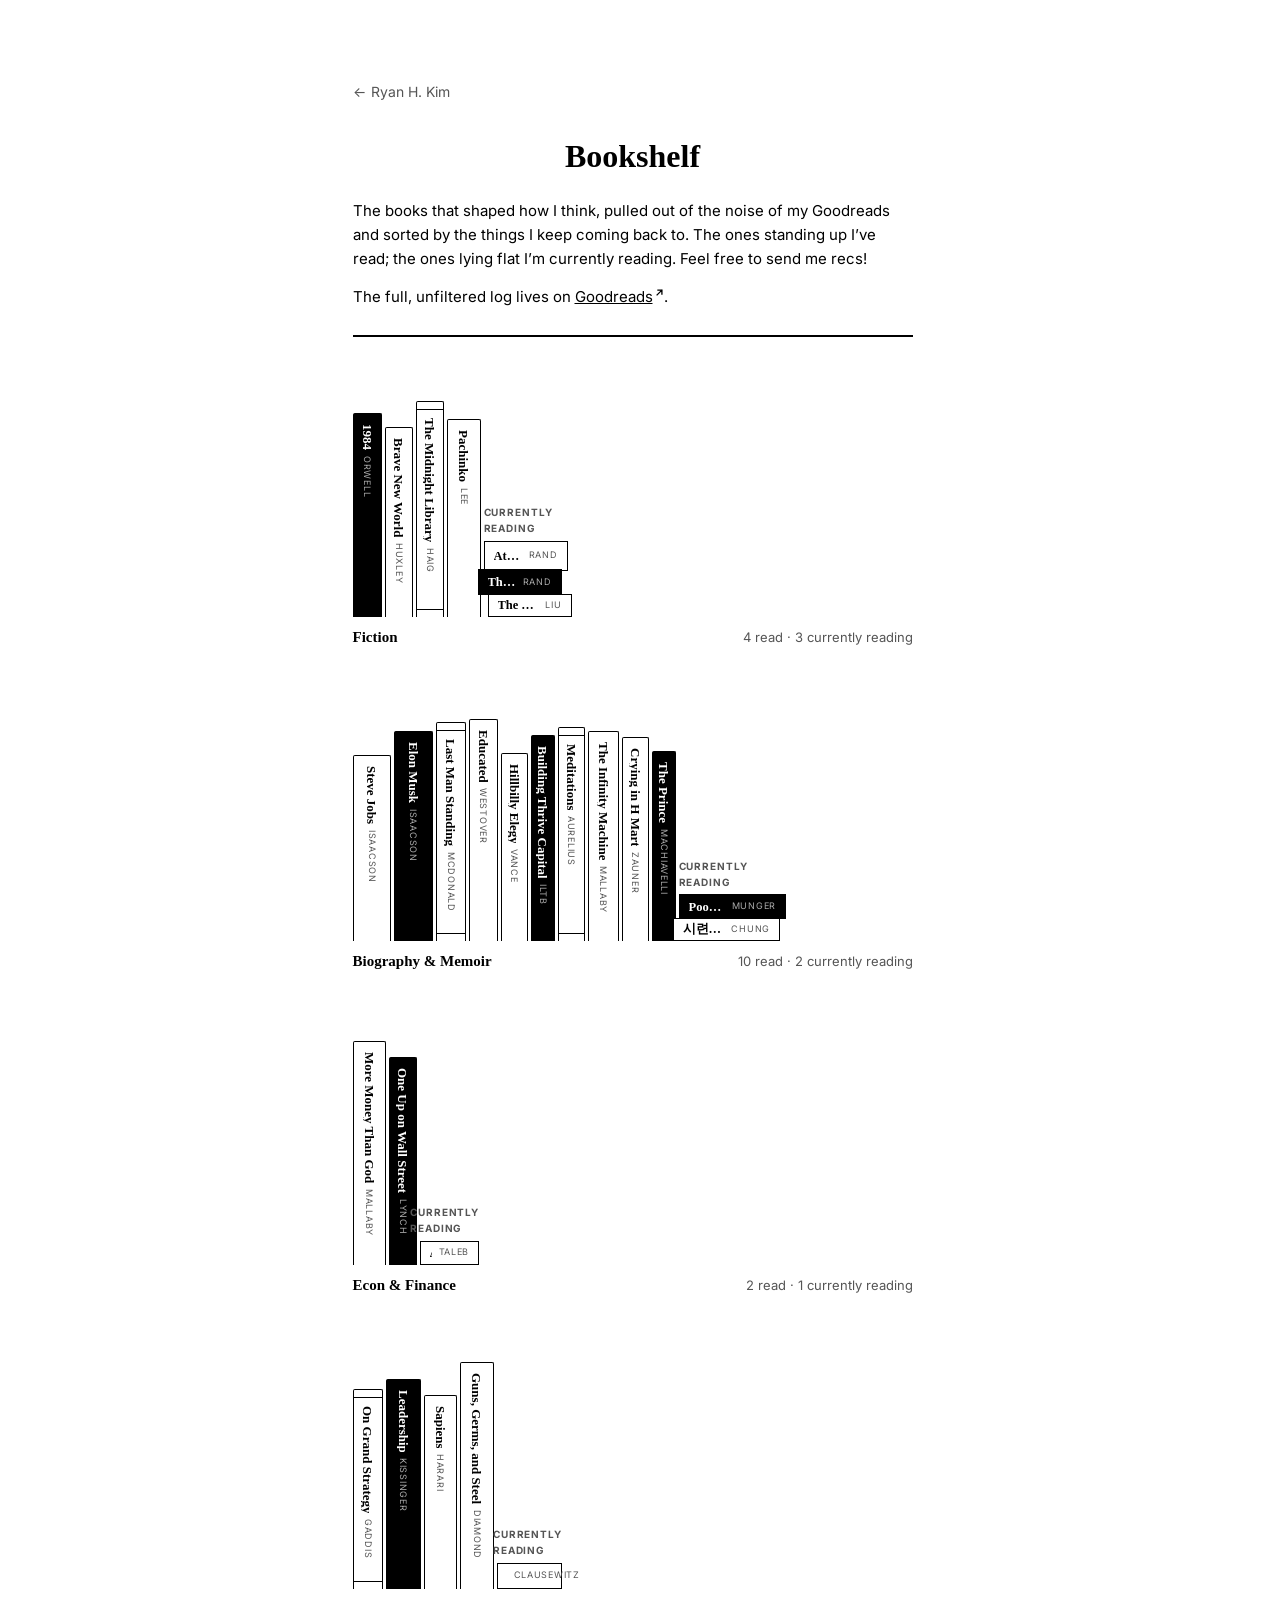
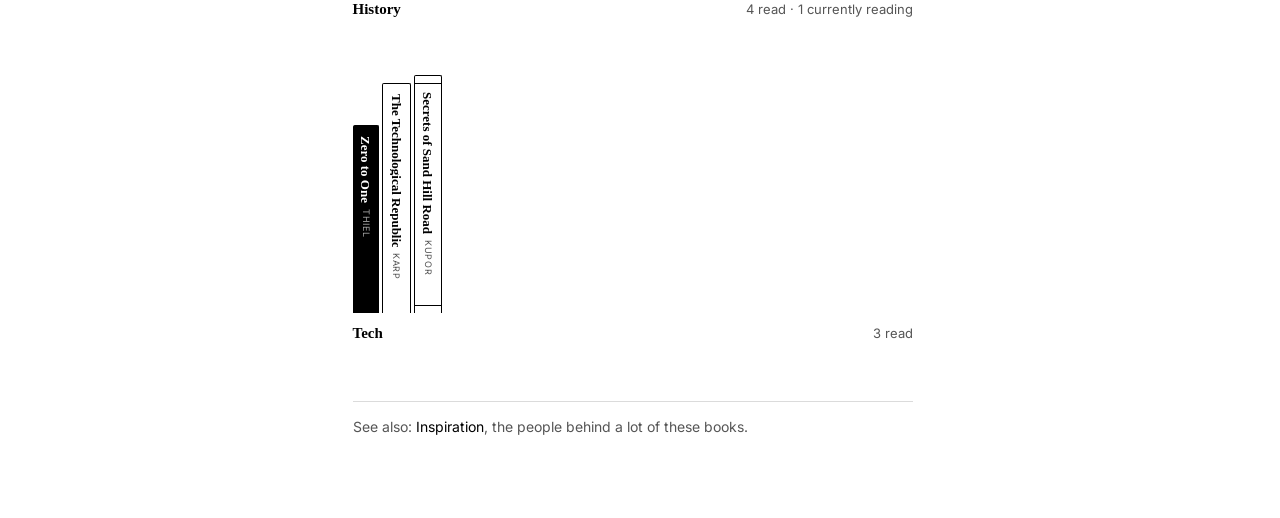
==== commit 6a95b23b: "Name currently-reading books like the rest on hover Their captions now show just title and author, m" ====
--- a/bookshelf/index.html
+++ b/bookshelf/index.html
@@ -34,127 +34,100 @@
 
     <main>
       <!-- To add a book: copy a spine <li> onto a shelf. Books I'm reading go in the shelf's "Currently reading" stack as flat <a class="flat"> books.
-           --w is a spine's thickness, --h its height; --t is a flat book's thickness; a stack's --pile is its widest book.
-           A shelf whose books don't fit across pins in place and slides them sideways as you scroll. -->
+           --w is a spine's thickness, --h its height; --t is a flat book's thickness. -->
 
       <section class="shelf" id="fiction" aria-labelledby="fiction-name">
-        <div class="shelf-pin">
-          <div class="shelf-row">
-            <div class="shelf-scroll">
-              <ul class="shelf-books">
-                <li><a class="spine spine--ink" style="--w: 29px; --h: 204px" href="https://www.goodreads.com/search?q=1984+George+Orwell" data-caption="1984 · George Orwell"><span class="spine-title">1984</span><span class="spine-sep" aria-hidden="true">|</span><span class="spine-author">Orwell</span></a></li>
-                <li><a class="spine" style="--w: 28px; --h: 190px" href="https://www.goodreads.com/search?q=Brave+New+World+Aldous+Huxley" data-caption="Brave New World · Aldous Huxley"><span class="spine-title">Brave New World</span><span class="spine-sep" aria-hidden="true">|</span><span class="spine-author">Huxley</span></a></li>
-                <li><a class="spine spine--band" style="--w: 28px; --h: 216px" href="https://www.goodreads.com/search?q=The+Midnight+Library+Matt+Haig" data-caption="The Midnight Library · Matt Haig"><span class="spine-title">The Midnight Library</span><span class="spine-sep" aria-hidden="true">|</span><span class="spine-author">Haig</span></a></li>
-                <li><a class="spine" style="--w: 34px; --h: 198px" href="https://www.goodreads.com/search?q=Pachinko+Min+Jin+Lee" data-caption="Pachinko · Min Jin Lee"><span class="spine-title">Pachinko</span><span class="spine-sep" aria-hidden="true">|</span><span class="spine-author">Lee</span></a></li>
-              </ul>
+        <ul class="shelf-books">
+          <li><a class="spine spine--ink" style="--w: 29px; --h: 204px" href="https://www.goodreads.com/search?q=1984+George+Orwell" data-caption="1984 · George Orwell"><span class="spine-title">1984</span><span class="spine-author">Orwell</span></a></li>
+          <li><a class="spine" style="--w: 28px; --h: 190px" href="https://www.goodreads.com/search?q=Brave+New+World+Aldous+Huxley" data-caption="Brave New World · Aldous Huxley"><span class="spine-title">Brave New World</span><span class="spine-author">Huxley</span></a></li>
+          <li><a class="spine spine--band" style="--w: 28px; --h: 216px" href="https://www.goodreads.com/search?q=The+Midnight+Library+Matt+Haig" data-caption="The Midnight Library · Matt Haig"><span class="spine-title">The Midnight Library</span><span class="spine-author">Haig</span></a></li>
+          <li><a class="spine" style="--w: 34px; --h: 198px" href="https://www.goodreads.com/search?q=Pachinko+Min+Jin+Lee" data-caption="Pachinko · Min Jin Lee"><span class="spine-title">Pachinko</span><span class="spine-author">Lee</span></a></li>
+          <li class="stack-slot">
+            <div class="stack">
+              <span class="stack-label">Currently reading</span>
+              <a class="flat" style="--w: 184px; --t: 30px; --x: 0px" href="https://www.goodreads.com/search?q=Atlas+Shrugged+Ayn+Rand" data-caption="Atlas Shrugged · Ayn Rand"><span class="flat-title">Atlas Shrugged</span><span class="flat-author">Rand</span></a>
+              <a class="flat flat--ink" style="--w: 192px; --t: 26px; --x: 6px" href="https://www.goodreads.com/search?q=The+Fountainhead+Ayn+Rand" data-caption="The Fountainhead · Ayn Rand"><span class="flat-title">The Fountainhead</span><span class="flat-author">Rand</span></a>
+              <a class="flat" style="--w: 234px; --t: 23px; --x: -4px" href="https://www.goodreads.com/search?q=The+Three-Body+Problem+Cixin+Liu" data-caption="The Three-Body Problem · Cixin Liu"><span class="flat-title">The Three-Body Problem</span><span class="flat-author">Liu</span></a>
             </div>
-            <div class="stack" style="--pile: 234px">
-              <span class="stack-label">Currently reading</span>
-              <a class="flat" style="--w: 184px; --t: 30px; --x: 0px" href="https://www.goodreads.com/search?q=Atlas+Shrugged+Ayn+Rand" data-caption="Atlas Shrugged · Ayn Rand"><span class="flat-title">Atlas Shrugged</span><span class="flat-sep" aria-hidden="true">|</span><span class="flat-author">Rand</span></a>
-              <a class="flat flat--ink" style="--w: 192px; --t: 26px; --x: 6px" href="https://www.goodreads.com/search?q=The+Fountainhead+Ayn+Rand" data-caption="The Fountainhead · Ayn Rand"><span class="flat-title">The Fountainhead</span><span class="flat-sep" aria-hidden="true">|</span><span class="flat-author">Rand</span></a>
-              <a class="flat" style="--w: 234px; --t: 23px; --x: -4px" href="https://www.goodreads.com/search?q=The+Three-Body+Problem+Cixin+Liu" data-caption="The Three-Body Problem · Cixin Liu"><span class="flat-title">The Three-Body Problem</span><span class="flat-sep" aria-hidden="true">|</span><span class="flat-author">Liu</span></a>
-              
-            </div>
-          </div>
-          <div class="shelf-label">
-            <h2 class="shelf-name" id="fiction-name">Fiction</h2>
-            <p class="shelf-note"></p>
-          </div>
+          </li>
+        </ul>
+        <div class="shelf-label">
+          <h2 class="shelf-name" id="fiction-name">Fiction</h2>
+          <p class="shelf-note"></p>
         </div>
       </section>
 
       <section class="shelf" id="biography-memoir" aria-labelledby="biography-memoir-name">
-        <div class="shelf-pin">
-          <div class="shelf-row">
-            <div class="shelf-scroll">
-              <ul class="shelf-books">
-                <li><a class="spine" style="--w: 38px; --h: 186px" href="https://www.goodreads.com/search?q=Steve+Jobs+Walter+Isaacson" data-caption="Steve Jobs · Walter Isaacson"><span class="spine-title">Steve Jobs</span><span class="spine-sep" aria-hidden="true">|</span><span class="spine-author">Isaacson</span></a></li>
-                <li><a class="spine spine--ink" style="--w: 39px; --h: 210px" href="https://www.goodreads.com/search?q=Elon+Musk+Walter+Isaacson" data-caption="Elon Musk · Walter Isaacson"><span class="spine-title">Elon Musk</span><span class="spine-sep" aria-hidden="true">|</span><span class="spine-author">Isaacson</span></a></li>
-                <li><a class="spine spine--band" style="--w: 30px; --h: 226px" href="https://www.goodreads.com/search?q=Last+Man+Standing+Jamie+Dimon+Duff+McDonald" data-caption="Last Man Standing · Duff McDonald, on Jamie Dimon"><span class="spine-title">Last Man Standing</span><span class="spine-sep" aria-hidden="true">|</span><span class="spine-author">McDonald</span></a></li>
-                <li><a class="spine" style="--w: 29px; --h: 222px" href="https://www.goodreads.com/search?q=Educated+Tara+Westover" data-caption="Educated · Tara Westover"><span class="spine-title">Educated</span><span class="spine-sep" aria-hidden="true">|</span><span class="spine-author">Westover</span></a></li>
-                <li><a class="spine" style="--w: 27px; --h: 188px" href="https://www.goodreads.com/search?q=Hillbilly+Elegy+J.D.+Vance" data-caption="Hillbilly Elegy · J.D. Vance"><span class="spine-title">Hillbilly Elegy</span><span class="spine-sep" aria-hidden="true">|</span><span class="spine-author">Vance</span></a></li>
-                <li><span class="spine spine--ink" style="--w: 24px; --h: 206px" data-caption="Building Thrive Capital · Invest Like the Best with Patrick O’Shaughnessy (podcast)"><span class="spine-title">Building Thrive Capital</span><span class="spine-sep" aria-hidden="true">|</span><span class="spine-author">ILTB</span></span></li>
-                <li><a class="spine spine--band" style="--w: 27px; --h: 214px" href="https://www.goodreads.com/search?q=Meditations+Marcus+Aurelius" data-caption="Meditations · Marcus Aurelius"><span class="spine-title">Meditations</span><span class="spine-sep" aria-hidden="true">|</span><span class="spine-author">Aurelius</span></a></li>
-                <li><a class="spine" style="--w: 31px; --h: 217px" href="https://www.goodreads.com/search?q=The+Infinity+Machine+Sebastian+Mallaby" data-caption="The Infinity Machine · Sebastian Mallaby"><span class="spine-title">The Infinity Machine</span><span class="spine-sep" aria-hidden="true">|</span><span class="spine-author">Mallaby</span></a></li>
-                <li><a class="spine" style="--w: 27px; --h: 204px" href="https://www.goodreads.com/search?q=Crying+in+H+Mart+Michelle+Zauner" data-caption="Crying in H Mart · Michelle Zauner"><span class="spine-title">Crying in H Mart</span><span class="spine-sep" aria-hidden="true">|</span><span class="spine-author">Zauner</span></a></li>
-                <li><a class="spine spine--ink" style="--w: 24px; --h: 190px" href="https://www.goodreads.com/search?q=The+Prince+Niccol%C3%B2+Machiavelli" data-caption="The Prince · Niccolò Machiavelli"><span class="spine-title">The Prince</span><span class="spine-sep" aria-hidden="true">|</span><span class="spine-author">Machiavelli</span></a></li>
-              </ul>
+        <ul class="shelf-books">
+          <li><a class="spine" style="--w: 38px; --h: 186px" href="https://www.goodreads.com/search?q=Steve+Jobs+Walter+Isaacson" data-caption="Steve Jobs · Walter Isaacson"><span class="spine-title">Steve Jobs</span><span class="spine-author">Isaacson</span></a></li>
+          <li><a class="spine spine--ink" style="--w: 39px; --h: 210px" href="https://www.goodreads.com/search?q=Elon+Musk+Walter+Isaacson" data-caption="Elon Musk · Walter Isaacson"><span class="spine-title">Elon Musk</span><span class="spine-author">Isaacson</span></a></li>
+          <li><a class="spine spine--band" style="--w: 30px; --h: 219px" href="https://www.goodreads.com/search?q=Last+Man+Standing+Jamie+Dimon+Duff+McDonald" data-caption="Last Man Standing · Duff McDonald, on Jamie Dimon"><span class="spine-title">Last Man Standing</span><span class="spine-author">McDonald</span></a></li>
+          <li><a class="spine" style="--w: 29px; --h: 222px" href="https://www.goodreads.com/search?q=Educated+Tara+Westover" data-caption="Educated · Tara Westover"><span class="spine-title">Educated</span><span class="spine-author">Westover</span></a></li>
+          <li><a class="spine" style="--w: 27px; --h: 188px" href="https://www.goodreads.com/search?q=Hillbilly+Elegy+J.D.+Vance" data-caption="Hillbilly Elegy · J.D. Vance"><span class="spine-title">Hillbilly Elegy</span><span class="spine-author">Vance</span></a></li>
+          <li><span class="spine spine--ink" style="--w: 24px; --h: 206px" data-caption="Building Thrive Capital · Invest Like the Best with Patrick O’Shaughnessy (podcast)"><span class="spine-title">Building Thrive Capital</span><span class="spine-author">ILTB</span></span></li>
+          <li><a class="spine spine--band" style="--w: 27px; --h: 214px" href="https://www.goodreads.com/search?q=Meditations+Marcus+Aurelius" data-caption="Meditations · Marcus Aurelius"><span class="spine-title">Meditations</span><span class="spine-author">Aurelius</span></a></li>
+          <li><a class="spine" style="--w: 31px; --h: 210px" href="https://www.goodreads.com/search?q=The+Infinity+Machine+Sebastian+Mallaby" data-caption="The Infinity Machine · Sebastian Mallaby"><span class="spine-title">The Infinity Machine</span><span class="spine-author">Mallaby</span></a></li>
+          <li><a class="spine" style="--w: 27px; --h: 204px" href="https://www.goodreads.com/search?q=Crying+in+H+Mart+Michelle+Zauner" data-caption="Crying in H Mart · Michelle Zauner"><span class="spine-title">Crying in H Mart</span><span class="spine-author">Zauner</span></a></li>
+          <li><a class="spine spine--ink" style="--w: 24px; --h: 190px" href="https://www.goodreads.com/search?q=The+Prince+Niccol%C3%B2+Machiavelli" data-caption="The Prince · Niccolò Machiavelli"><span class="spine-title">The Prince</span><span class="spine-author">Machiavelli</span></a></li>
+          <li class="stack-slot">
+            <div class="stack">
+              <span class="stack-label">Currently reading</span>
+              <a class="flat flat--ink" style="--w: 253px; --t: 25px; --x: 0px" href="https://www.goodreads.com/search?q=Poor+Charlie's+Almanack" data-caption="Poor Charlie’s Almanack · Charlie Munger"><span class="flat-title">Poor Charlie’s Almanack</span><span class="flat-author">Munger</span></a>
+              <a class="flat" style="--w: 262px; --t: 23px; --x: 6px" href="https://www.goodreads.com/search?q=%EC%8B%9C%EB%A0%A8%EC%9D%80+%EC%9E%88%EC%96%B4%EB%8F%84+%EC%8B%A4%ED%8C%A8%EB%8A%94+%EC%97%86%EB%8B%A4" data-caption="시련은 있어도 실패는 없다 · Chung Ju-yung"><span class="flat-title" lang="ko">시련은 있어도 실패는 없다</span><span class="flat-author">Chung</span></a>
             </div>
-            <div class="stack" style="--pile: 268px">
-              <span class="stack-label">Currently reading</span>
-              <a class="flat flat--ink" style="--w: 253px; --t: 25px; --x: 0px" href="https://www.goodreads.com/search?q=Poor+Charlie's+Almanack" data-caption="Poor Charlie’s Almanack · Charlie Munger"><span class="flat-title">Poor Charlie’s Almanack</span><span class="flat-sep" aria-hidden="true">|</span><span class="flat-author">Munger</span></a>
-              <a class="flat" style="--w: 262px; --t: 23px; --x: 6px" href="https://www.goodreads.com/search?q=%EC%8B%9C%EB%A0%A8%EC%9D%80+%EC%9E%88%EC%96%B4%EB%8F%84+%EC%8B%A4%ED%8C%A8%EB%8A%94+%EC%97%86%EB%8B%A4" data-caption="시련은 있어도 실패는 없다 · Chung Ju-yung"><span class="flat-title" lang="ko">시련은 있어도 실패는 없다</span><span class="flat-sep" aria-hidden="true">|</span><span class="flat-author">Chung</span></a>
-              
-            </div>
-          </div>
-          <div class="shelf-label">
-            <h2 class="shelf-name" id="biography-memoir-name">Biography &amp; Memoir</h2>
-            <p class="shelf-note"></p>
-          </div>
+          </li>
+        </ul>
+        <div class="shelf-label">
+          <h2 class="shelf-name" id="biography-memoir-name">Biography &amp; Memoir</h2>
+          <p class="shelf-note"></p>
         </div>
       </section>
 
       <section class="shelf" id="econ-finance" aria-labelledby="econ-finance-name">
-        <div class="shelf-pin">
-          <div class="shelf-row">
-            <div class="shelf-scroll">
-              <ul class="shelf-books">
-                <li><a class="spine" style="--w: 33px; --h: 231px" href="https://www.goodreads.com/search?q=More+Money+Than+God+Sebastian+Mallaby" data-caption="More Money Than God · Sebastian Mallaby"><span class="spine-title">More Money Than God</span><span class="spine-sep" aria-hidden="true">|</span><span class="spine-author">Mallaby</span></a></li>
-                <li><a class="spine spine--ink" style="--w: 28px; --h: 214px" href="https://www.goodreads.com/search?q=One+Up+on+Wall+Street+Peter+Lynch" data-caption="One Up on Wall Street · Peter Lynch"><span class="spine-title">One Up on Wall Street</span><span class="spine-sep" aria-hidden="true">|</span><span class="spine-author">Lynch</span></a></li>
-              </ul>
+        <ul class="shelf-books">
+          <li><a class="spine" style="--w: 33px; --h: 224px" href="https://www.goodreads.com/search?q=More+Money+Than+God+Sebastian+Mallaby" data-caption="More Money Than God · Sebastian Mallaby"><span class="spine-title">More Money Than God</span><span class="spine-author">Mallaby</span></a></li>
+          <li><a class="spine spine--ink" style="--w: 28px; --h: 208px" href="https://www.goodreads.com/search?q=One+Up+on+Wall+Street+Peter+Lynch" data-caption="One Up on Wall Street · Peter Lynch"><span class="spine-title">One Up on Wall Street</span><span class="spine-author">Lynch</span></a></li>
+          <li class="stack-slot">
+            <div class="stack">
+              <span class="stack-label">Currently reading</span>
+              <a class="flat" style="--w: 184px; --t: 24px; --x: 0px" href="https://www.goodreads.com/search?q=Antifragile+Nassim+Nicholas+Taleb" data-caption="Antifragile · Nassim Nicholas Taleb"><span class="flat-title">Antifragile</span><span class="flat-author">Taleb</span></a>
             </div>
-            <div class="stack" style="--pile: 184px">
-              <span class="stack-label">Currently reading</span>
-              <a class="flat" style="--w: 184px; --t: 24px; --x: 0px" href="https://www.goodreads.com/search?q=Antifragile+Nassim+Nicholas+Taleb" data-caption="Antifragile · Nassim Nicholas Taleb"><span class="flat-title">Antifragile</span><span class="flat-sep" aria-hidden="true">|</span><span class="flat-author">Taleb</span></a>
-              
-            </div>
-          </div>
-          <div class="shelf-label">
-            <h2 class="shelf-name" id="econ-finance-name">Econ &amp; Finance</h2>
-            <p class="shelf-note"></p>
-          </div>
+          </li>
+        </ul>
+        <div class="shelf-label">
+          <h2 class="shelf-name" id="econ-finance-name">Econ &amp; Finance</h2>
+          <p class="shelf-note"></p>
         </div>
       </section>
 
       <section class="shelf" id="history" aria-labelledby="history-name">
-        <div class="shelf-pin">
-          <div class="shelf-row">
-            <div class="shelf-scroll">
-              <ul class="shelf-books">
-                <li><a class="spine spine--band" style="--w: 30px; --h: 206px" href="https://www.goodreads.com/search?q=On+Grand+Strategy+John+Lewis+Gaddis" data-caption="On Grand Strategy · John Lewis Gaddis"><span class="spine-title">On Grand Strategy</span><span class="spine-sep" aria-hidden="true">|</span><span class="spine-author">Gaddis</span></a></li>
-                <li><a class="spine spine--ink" style="--w: 35px; --h: 210px" href="https://www.goodreads.com/search?q=Leadership+Six+Studies+in+World+Strategy+Henry+Kissinger" data-caption="Leadership: Six Studies in World Strategy · Henry Kissinger"><span class="spine-title">Leadership</span><span class="spine-sep" aria-hidden="true">|</span><span class="spine-author">Kissinger</span></a></li>
-                <li><a class="spine" style="--w: 33px; --h: 194px" href="https://www.goodreads.com/search?q=Sapiens+Yuval+Noah+Harari" data-caption="Sapiens · Yuval Noah Harari"><span class="spine-title">Sapiens</span><span class="spine-sep" aria-hidden="true">|</span><span class="spine-author">Harari</span></a></li>
-                <li><a class="spine" style="--w: 34px; --h: 234px" href="https://www.goodreads.com/search?q=Guns+Germs+and+Steel+Jared+Diamond" data-caption="Guns, Germs, and Steel · Jared Diamond"><span class="spine-title">Guns, Germs, and Steel</span><span class="spine-sep" aria-hidden="true">|</span><span class="spine-author">Diamond</span></a></li>
-              </ul>
+        <ul class="shelf-books">
+          <li><a class="spine spine--band" style="--w: 30px; --h: 200px" href="https://www.goodreads.com/search?q=On+Grand+Strategy+John+Lewis+Gaddis" data-caption="On Grand Strategy · John Lewis Gaddis"><span class="spine-title">On Grand Strategy</span><span class="spine-author">Gaddis</span></a></li>
+          <li><a class="spine spine--ink" style="--w: 35px; --h: 210px" href="https://www.goodreads.com/search?q=Leadership+Six+Studies+in+World+Strategy+Henry+Kissinger" data-caption="Leadership: Six Studies in World Strategy · Henry Kissinger"><span class="spine-title">Leadership</span><span class="spine-author">Kissinger</span></a></li>
+          <li><a class="spine" style="--w: 33px; --h: 194px" href="https://www.goodreads.com/search?q=Sapiens+Yuval+Noah+Harari" data-caption="Sapiens · Yuval Noah Harari"><span class="spine-title">Sapiens</span><span class="spine-author">Harari</span></a></li>
+          <li><a class="spine" style="--w: 34px; --h: 227px" href="https://www.goodreads.com/search?q=Guns+Germs+and+Steel+Jared+Diamond" data-caption="Guns, Germs, and Steel · Jared Diamond"><span class="spine-title">Guns, Germs, and Steel</span><span class="spine-author">Diamond</span></a></li>
+          <li class="stack-slot">
+            <div class="stack">
+              <span class="stack-label">Currently reading</span>
+              <a class="flat" style="--w: 184px; --t: 26px; --x: 0px" href="https://www.goodreads.com/search?q=On+War+Carl+von+Clausewitz" data-caption="On War · Carl von Clausewitz"><span class="flat-title">On War</span><span class="flat-author">Clausewitz</span></a>
             </div>
-            <div class="stack" style="--pile: 184px">
-              <span class="stack-label">Currently reading</span>
-              <a class="flat" style="--w: 184px; --t: 26px; --x: 0px" href="https://www.goodreads.com/search?q=On+War+Carl+von+Clausewitz" data-caption="On War · Carl von Clausewitz"><span class="flat-title">On War</span><span class="flat-sep" aria-hidden="true">|</span><span class="flat-author">Clausewitz</span></a>
-              
-            </div>
-          </div>
-          <div class="shelf-label">
-            <h2 class="shelf-name" id="history-name">History</h2>
-            <p class="shelf-note"></p>
-          </div>
+          </li>
+        </ul>
+        <div class="shelf-label">
+          <h2 class="shelf-name" id="history-name">History</h2>
+          <p class="shelf-note"></p>
         </div>
       </section>
 
       <section class="shelf" id="tech" aria-labelledby="tech-name">
-        <div class="shelf-pin">
-          <div class="shelf-row">
-            <div class="shelf-scroll">
-              <ul class="shelf-books">
-                <li><a class="spine spine--ink" style="--w: 26px; --h: 188px" href="https://www.goodreads.com/search?q=Zero+to+One+Peter+Thiel" data-caption="Zero to One · Peter Thiel"><span class="spine-title">Zero to One</span><span class="spine-sep" aria-hidden="true">|</span><span class="spine-author">Thiel</span></a></li>
-                <li><a class="spine" style="--w: 29px; --h: 237px" href="https://www.goodreads.com/search?q=The+Technological+Republic+Alexander+Karp" data-caption="The Technological Republic · Alexander C. Karp &amp; Nicholas W. Zamiska"><span class="spine-title">The Technological Republic</span><span class="spine-sep" aria-hidden="true">|</span><span class="spine-author">Karp</span></a></li>
-                <li><a class="spine spine--band" style="--w: 28px; --h: 244px" href="https://www.goodreads.com/search?q=Secrets+of+Sand+Hill+Road+Scott+Kupor" data-caption="Secrets of Sand Hill Road · Scott Kupor"><span class="spine-title">Secrets of Sand Hill Road</span><span class="spine-sep" aria-hidden="true">|</span><span class="spine-author">Kupor</span></a></li>
-              </ul>
-            </div>
-          </div>
-          <div class="shelf-label">
-            <h2 class="shelf-name" id="tech-name">Tech</h2>
-            <p class="shelf-note"></p>
-          </div>
+        <ul class="shelf-books">
+          <li><a class="spine spine--ink" style="--w: 26px; --h: 188px" href="https://www.goodreads.com/search?q=Zero+to+One+Peter+Thiel" data-caption="Zero to One · Peter Thiel"><span class="spine-title">Zero to One</span><span class="spine-author">Thiel</span></a></li>
+          <li><a class="spine" style="--w: 29px; --h: 230px" href="https://www.goodreads.com/search?q=The+Technological+Republic+Alexander+Karp" data-caption="The Technological Republic · Alexander C. Karp &amp; Nicholas W. Zamiska"><span class="spine-title">The Technological Republic</span><span class="spine-author">Karp</span></a></li>
+          <li><a class="spine spine--band" style="--w: 28px; --h: 238px" href="https://www.goodreads.com/search?q=Secrets+of+Sand+Hill+Road+Scott+Kupor" data-caption="Secrets of Sand Hill Road · Scott Kupor"><span class="spine-title">Secrets of Sand Hill Road</span><span class="spine-author">Kupor</span></a></li>
+        </ul>
+        <div class="shelf-label">
+          <h2 class="shelf-name" id="tech-name">Tech</h2>
+          <p class="shelf-note"></p>
         </div>
       </section>
     </main>
@@ -164,6 +137,23 @@
     </footer>
   </div>
 
-  <script src="/bookshelf/bookshelf.js"></script>
+  <script>
+    // Each shelf's note counts its books, and names whichever book you point at.
+    document.querySelectorAll('.shelf').forEach(shelf => {
+      const note = shelf.querySelector('.shelf-note');
+      const read = shelf.querySelectorAll('.spine').length;
+      const reading = shelf.querySelectorAll('.flat').length;
+      const summary = reading ? `${read}\u00a0read \u00b7 ${reading}\u00a0currently\u00a0reading` : `${read}\u00a0read`;
+      note.textContent = summary;
+      shelf.querySelectorAll('[data-caption]').forEach(book => {
+        const name = () => { note.textContent = book.dataset.caption; };
+        const reset = () => { note.textContent = summary; };
+        book.addEventListener('pointerenter', name);
+        book.addEventListener('focus', name);
+        book.addEventListener('pointerleave', reset);
+        book.addEventListener('blur', reset);
+      });
+    });
+  </script>
 </body>
 </html>
--- a/styles.css
+++ b/styles.css
@@ -127,6 +127,124 @@
   margin: 12px 0 24px;
 }
 
+/* Quote of the day: a quiet ruled note between the intro and the tabs */
+/* 26px above (collapses with the paragraph's 14px) and 28px to the tabs (18px + nav's 10px).
+   flow-root keeps the bottom margin inside the header so it can't collapse into the nav's. */
+header {
+  display: flow-root;
+}
+
+.quote {
+  margin: 26px 0 18px;
+  padding: 18px 0 6px;
+  border-top: 1px solid rgba(0, 0, 0, 0.14);
+  border-bottom: 1px solid rgba(0, 0, 0, 0.14);
+}
+
+.quote-head {
+  display: flex;
+  justify-content: space-between;
+  align-items: baseline;
+  gap: 16px;
+  font-size: 11px;
+  color: #555;
+}
+
+.quote-label {
+  font-weight: 700;
+  letter-spacing: 0.09em;
+  text-transform: uppercase;
+}
+
+.quote-clock {
+  letter-spacing: 0.04em;
+  font-variant-numeric: tabular-nums;
+  white-space: nowrap;
+}
+
+.quote-text {
+  margin: 10px 0 0;
+}
+
+.quote-text [lang="ko"] {
+  word-break: keep-all;
+}
+
+.quote-translation,
+.quote-source {
+  font-size: 14px;
+  color: #444;
+}
+
+.quote-source {
+  margin: 8px 0 0;
+}
+
+/* Matches the 44px row the design gave these links, so the spacing below holds */
+.quote-actions {
+  display: flex;
+  justify-content: space-between;
+  align-items: center;
+  gap: 16px;
+  min-height: 44px;
+  margin-top: 6px;
+  white-space: nowrap;
+}
+
+/* Small text links, with padding that widens the tap area without taking up space */
+.quote-action {
+  margin: -6px 0;
+  padding: 6px 0;
+  font: inherit;
+  font-size: 12px;
+  color: #000;
+  opacity: 0.7;
+  background: none;
+  border: 0;
+  text-decoration: none;
+  cursor: pointer;
+  transition: opacity 150ms ease;
+}
+
+.quote-action[hidden] {
+  display: none;
+}
+
+/* "Another quote" leads with a small refresh circle that turns a half-step on hover */
+.quote-shuffle {
+  display: inline-flex;
+  align-items: center;
+  gap: 5px;
+}
+
+.quote-shuffle-icon {
+  flex: none;
+  transition: transform 320ms cubic-bezier(0.2, 0, 0, 1);
+}
+
+.quote-shuffle:hover .quote-shuffle-icon {
+  transform: rotate(180deg);
+}
+
+@media (prefers-reduced-motion: reduce) {
+  .quote-shuffle-icon {
+    transition: none;
+  }
+}
+
+.quote-action:hover,
+.quote-action:focus-visible {
+  opacity: 1;
+  text-decoration: underline;
+  text-underline-offset: 2px;
+}
+
+.quote-action:focus-visible {
+  outline: 2px solid rgba(0, 0, 0, 0.38);
+  outline-offset: 2px;
+  border-radius: 2px;
+}
+
 /* Content sections */
 .tab-content {
   display: none;
@@ -134,127 +252,6 @@
 
 .tab-content.visible {
   display: block;
-}
-
-/* Scroll-driven sections (enabled by script.js): the intro and tabs stay pinned
-   while scrolling the page steps through the sections underneath them. */
-/* script.js owns the scroll position here; stop the browser nudging it on resize */
-html:has(.scrolly-on) {
-  overflow-anchor: none;
-}
-
-.home.scrolly-on {
-  margin: 0 auto;
-}
-
-.scrolly-on .stage {
-  position: sticky;
-  top: calc(-1 * var(--pin-offset, 0px));
-  display: flex;
-  flex-direction: column;
-  height: calc(100svh + var(--pin-offset, 0px));
-  padding-top: clamp(40px, 9svh, 80px);
-}
-
-.scrolly-on .panel {
-  --fade-top: 0px;
-  --fade-bottom: 0px;
-  position: relative;
-  flex: 1 1 auto;
-  min-height: 0;
-  overflow: hidden;
-  -webkit-mask-image: linear-gradient(to bottom, transparent, #000 var(--fade-top), #000 calc(100% - var(--fade-bottom)), transparent);
-  mask-image: linear-gradient(to bottom, transparent, #000 var(--fade-top), #000 calc(100% - var(--fade-bottom)), transparent);
-}
-
-/* Soften the edges where a long section is cut off */
-.scrolly-on .panel.has-above {
-  --fade-top: 28px;
-}
-
-.scrolly-on .panel.has-more {
-  --fade-bottom: 56px;
-}
-
-.scrolly-on .tab-content {
-  position: absolute;
-  inset: 0 0 auto;
-  display: block;
-  opacity: 0;
-  visibility: hidden;
-  translate: 0 10px;
-  transition:
-    opacity 120ms ease,
-    translate 0s linear 120ms,
-    visibility 0s linear 120ms;
-}
-
-.scrolly-on .tab-content.visible {
-  opacity: 1;
-  visibility: visible;
-  translate: 0 0;
-  transition:
-    opacity 260ms ease 90ms,
-    translate 360ms cubic-bezier(0.2, 0, 0, 1) 90ms;
-}
-
-/* The active tab fills its underline as you scroll through its section */
-.scrolly-on .nav-tab {
-  position: relative;
-}
-
-.scrolly-on .nav-tab::after {
-  content: "";
-  position: absolute;
-  left: 0;
-  right: 0;
-  bottom: -4px;
-  height: 1.5px;
-  background: currentColor;
-  transform: scaleX(var(--progress, 0));
-  transform-origin: left;
-}
-
-.scroll-cue {
-  display: none;
-}
-
-.scrolly-on .scroll-cue {
-  display: block;
-  flex: none;
-  padding: 10px 0 18px;
-  font-family: 'Iowan Old Style', 'Palatino Linotype', 'Book Antiqua', Palatino, serif;
-  font-size: 13px;
-  color: #999;
-  text-align: center;
-  transition: opacity 300ms ease;
-}
-
-.scroll-cue span {
-  display: inline-block;
-  animation: nudge 1.6s ease-in-out infinite;
-}
-
-.scroll-cue.is-hidden {
-  opacity: 0;
-}
-
-@keyframes nudge {
-  50% {
-    transform: translateY(3px);
-  }
-}
-
-@media (prefers-reduced-motion: reduce) {
-  .scrolly-on .tab-content,
-  .scrolly-on .tab-content.visible,
-  .scrolly-on .scroll-cue {
-    transition: none;
-  }
-
-  .scroll-cue span {
-    animation: none;
-  }
 }
 
 /* Entries */
@@ -310,3 +307,209 @@
   color: #444;
   margin-bottom: 20px;
 }
+
+/* All-quotes drawer: "See all quotes" slides a quiet panel in from the right
+   (quotes-drawer.js). A native <dialog> opened with showModal(); .is-open drives
+   the enter/exit transition so the slide-out can finish before close(). */
+html.quotes-drawer-locked {
+  overflow: hidden; /* scrollbar-gutter: stable keeps the layout from shifting */
+}
+
+.quotes-drawer {
+  --drawer-ease: cubic-bezier(0.2, 0, 0, 1);
+  position: fixed;
+  inset: 0 0 0 auto;
+  width: min(420px, calc(100vw - 48px));
+  height: auto;
+  max-width: none;
+  max-height: none;
+  margin: 0;
+  padding: 0;
+  border: 0;
+  border-left: 1px solid rgba(0, 0, 0, 0.14);
+  background: #fff;
+  color: #000;
+  overflow: hidden;
+  opacity: 0;
+  transform: translateX(100%);
+  transition:
+    opacity 240ms ease,
+    transform 300ms var(--drawer-ease);
+}
+
+.quotes-drawer.is-open {
+  opacity: 1;
+  transform: none;
+}
+
+/* Opened from a shared link, the panel itself takes focus; no ring around all of it */
+.quotes-drawer:focus-visible {
+  outline: none;
+}
+
+.quotes-drawer::backdrop {
+  background: rgba(0, 0, 0, 0.14);
+  opacity: 0;
+  transition: opacity 240ms ease;
+}
+
+.quotes-drawer.is-open::backdrop {
+  opacity: 1;
+}
+
+.quotes-drawer-inner {
+  display: flex;
+  flex-direction: column;
+  height: 100%;
+}
+
+.quotes-drawer-head {
+  display: flex;
+  justify-content: space-between;
+  align-items: baseline;
+  gap: 16px;
+  padding: 28px 24px 0;
+}
+
+.quotes-drawer-head h2 {
+  font-family: 'Iowan Old Style', 'Palatino Linotype', 'Book Antiqua', Palatino, serif;
+  font-weight: 700;
+  font-size: 1.375rem;
+  line-height: 1.3;
+}
+
+.quotes-drawer-count {
+  margin-left: 4px;
+  font-family: 'Inter', sans-serif;
+  font-weight: 400;
+  font-size: 12px;
+  opacity: 0.7;
+  font-variant-numeric: tabular-nums;
+}
+
+/* Small text button, with padding that widens the tap area without taking up space */
+/* A 14px X with a 44px tap area; the negative margins keep it from growing the header */
+.quotes-drawer-close {
+  display: grid;
+  place-items: center;
+  align-self: center;
+  margin: -15px -15px -15px 0;
+  padding: 15px;
+  color: #000;
+  opacity: 0.7;
+  background: none;
+  border: 0;
+  cursor: pointer;
+  transition: opacity 150ms ease;
+}
+
+.quotes-drawer-close:hover,
+.quotes-drawer-close:focus-visible {
+  opacity: 1;
+}
+
+/* The list scrolls inside the drawer; the 2px rule echoes the homepage divider */
+.quotes-drawer-list {
+  flex: 1 1 auto;
+  min-height: 0;
+  margin-top: 16px;
+  border-top: 2px solid #000;
+  list-style: none;
+  overflow-y: auto;
+  overscroll-behavior: contain;
+}
+
+.quotes-drawer-list li + li {
+  border-top: 1px solid rgba(0, 0, 0, 0.14);
+}
+
+.quotes-drawer-item {
+  display: block;
+  width: 100%;
+  padding: 14px 24px;
+  font: inherit;
+  color: inherit;
+  text-align: left;
+  background: none;
+  border: 0;
+  cursor: pointer;
+}
+
+.quotes-drawer-text {
+  display: block;
+}
+
+.quotes-drawer-text [lang="ko"] {
+  word-break: keep-all;
+}
+
+/* Underline the quote on hover, like the site's text links */
+.quotes-drawer-item:hover .quotes-drawer-text {
+  text-decoration: underline;
+  text-decoration-color: rgba(0, 0, 0, 0.38);
+  text-underline-offset: 3px;
+}
+
+.quotes-drawer-item:focus-visible {
+  outline: 2px solid rgba(0, 0, 0, 0.38);
+  outline-offset: -4px;
+}
+
+.quotes-drawer-close:focus-visible {
+  outline: 2px solid rgba(0, 0, 0, 0.38);
+  outline-offset: -2px;
+  border-radius: 2px;
+}
+
+.quotes-drawer-meta {
+  display: flex;
+  justify-content: space-between;
+  align-items: baseline;
+  gap: 4px 16px;
+  margin-top: 2px;
+}
+
+.quotes-drawer-translation,
+.quotes-drawer-who {
+  font-size: 14px;
+  color: #444;
+}
+
+.quotes-drawer-tag {
+  flex: none;
+  font-size: 12px;
+  opacity: 0.7;
+  white-space: nowrap;
+}
+
+.quotes-drawer-empty {
+  padding: 14px 24px;
+  font-size: 14px;
+  color: #444;
+}
+
+@media (max-width: 480px) {
+  .quotes-drawer {
+    width: 100%;
+    border-left: 0;
+  }
+
+  .quotes-drawer-head {
+    padding-left: 20px;
+    padding-right: 20px;
+  }
+
+  .quotes-drawer-item,
+  .quotes-drawer-empty {
+    padding-left: 20px;
+    padding-right: 20px;
+  }
+}
+
+@media (prefers-reduced-motion: reduce) {
+  .quotes-drawer,
+  .quotes-drawer::backdrop,
+  .quotes-drawer-close {
+    transition: none;
+  }
+}
--- a/bookshelf/bookshelf.css
+++ b/bookshelf/bookshelf.css
@@ -246,9 +246,115 @@
   }
 }
 
+/* ---------- Opening a book ----------
+   Clicking a spine pulls the book off the shelf and turns it to face you, like
+   Stripe Press. Each spine is the front of a 3D book; bookshelf.js adds a cover
+   folded back along its right edge. Opening turns the book a quarter turn about
+   that edge so the cover swings round to the front, while its slot widens from
+   the spine's thickness (--book-w) to the cover's width (--cover-w) and the
+   books beside it slide over. */
+.shelf-books > li.has-cover {
+  --turn-ease: cubic-bezier(0.65, 0, 0.25, 1);
+  width: var(--book-w);
+  perspective: 900px;
+  transition: width 620ms var(--turn-ease);
+}
+
+.shelf-books > li.has-cover.is-open {
+  width: var(--cover-w);
+}
+
+.has-cover > .spine {
+  position: relative;
+  flex: none;
+  transform-style: preserve-3d;
+  transform-origin: 100% 50%;
+}
+
+/* Slow down only for the turn, so the hover lift stays quick */
+.shelf-books > li.is-turning > .spine {
+  transition: transform 620ms var(--turn-ease);
+}
+
+.shelf-books > li.is-open > .spine,
+.shelf-books > li.is-open > .spine:hover {
+  transform: translateX(calc(-1 * var(--book-w))) rotateY(-90deg);
+  cursor: pointer;
+}
+
+.cover {
+  position: absolute;
+  top: -1.5px;
+  left: 100%;
+  writing-mode: horizontal-tb;
+  display: flex;
+  flex-direction: column;
+  justify-content: space-between;
+  width: var(--cover-w);
+  height: calc(100% + 1.5px);
+  padding: 18px 14px 14px;
+  color: var(--ink);
+  background: #fff;
+  border: 1.5px solid var(--ink);
+  border-bottom: 0;
+  transform-origin: 0 50%;
+  transform: rotateY(90deg);
+}
+
+.cover-title {
+  font-family: var(--serif);
+  font-size: 17px;
+  font-weight: 700;
+  line-height: 1.2;
+  overflow-wrap: anywhere;
+}
+
+.cover-title:lang(ko) {
+  font-family: 'AppleMyungjo', 'Nanum Myeongjo', var(--serif);
+  word-break: keep-all;
+}
+
+.cover-author {
+  font-size: 9px;
+  line-height: 1.5;
+  letter-spacing: 0.08em;
+  text-transform: uppercase;
+  color: var(--muted);
+}
+
+.spine--ink .cover {
+  color: #fff;
+  background: var(--ink);
+}
+
+.spine--ink .cover-author {
+  color: #aaa;
+}
+
+.spine--band .cover {
+  padding: 26px 14px 22px;
+  background:
+    linear-gradient(var(--ink), var(--ink)) 0 9px / 100% 1px no-repeat,
+    linear-gradient(var(--ink), var(--ink)) 0 calc(100% - 9px) / 100% 1px no-repeat,
+    #fff;
+}
+
+/* Keep the strip's edge fades off an open cover */
+.shelf-scroll:has(.is-open) {
+  --fade-left: 0px;
+  --fade-right: 0px;
+}
+
+/* While a book is open, the shelf label names it and links out */
+.shelf-note a {
+  color: var(--ink);
+}
+
 @media (prefers-reduced-motion: reduce) {
   .spine,
-  .flat {
+  .flat,
+  .shelf-books > li.has-cover,
+  .shelf-books > li.is-turning > .spine {
     transition-duration: 0ms;
   }
 }
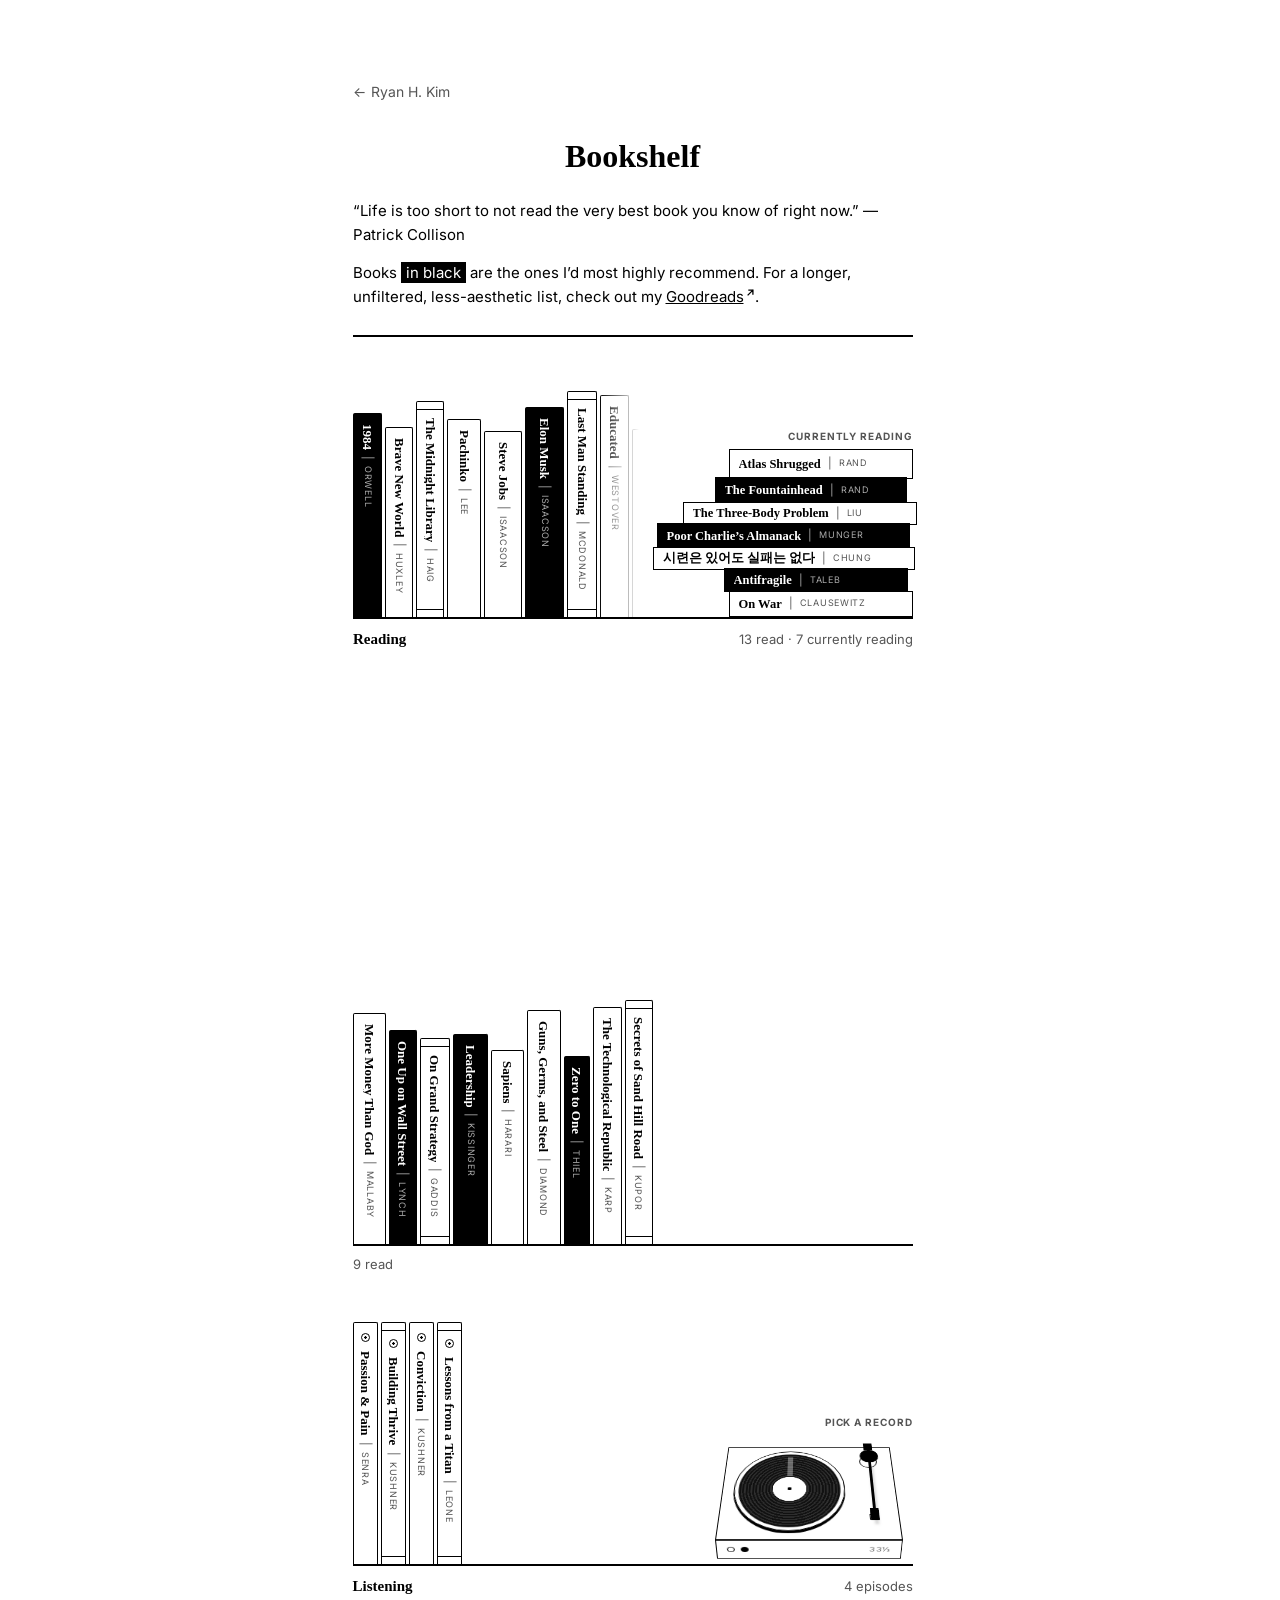
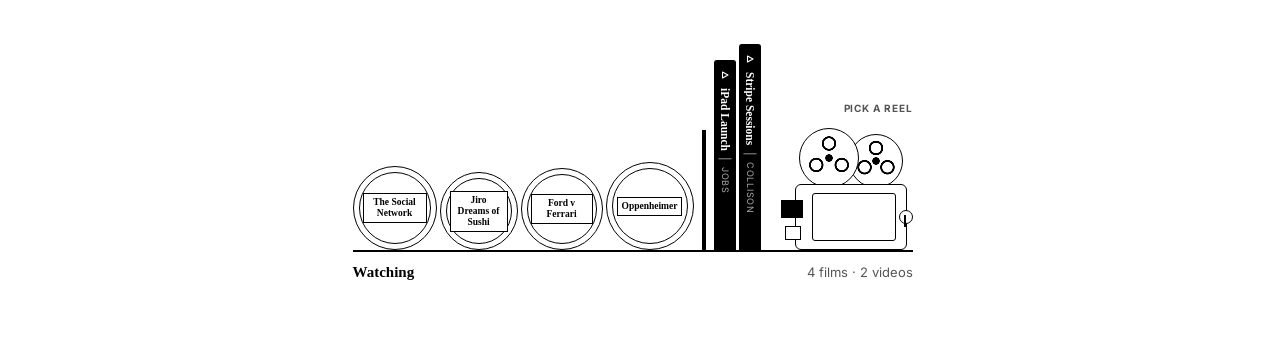
==== commit afd2633c: "Add Listening and Watching shelves below the books Listening holds podcast episodes as record sleeve" ====
--- a/bookshelf/index.html
+++ b/bookshelf/index.html
@@ -10,7 +10,7 @@
 
   <meta property="og:type" content="website">
   <meta property="og:title" content="Bookshelf — Ryan H. Kim">
-  <meta property="og:description" content="The books that shaped how I think, shelved by subject.">
+  <meta property="og:description" content="The books that shaped how I think.">
   <meta property="og:url" content="https://ryanhwangkim.com/bookshelf/">
 
   <link rel="preconnect" href="https://fonts.googleapis.com">
@@ -26,134 +26,154 @@
 
     <header class="page-intro">
       <h1>Bookshelf</h1>
-      <p>The books that shaped how I think, pulled out of the noise of my Goodreads and sorted by the things I keep coming back to. The ones standing up I&rsquo;ve read; the ones lying flat I&rsquo;m currently reading. Feel free to send me recs!</p>
-      <p>The full, unfiltered log lives on <a class="outbound-link" href="https://www.goodreads.com/user/show/90382592-ryan">Goodreads</a>.</p>
+      <p>&ldquo;Life is too short to not read the very best book you know of right now.&rdquo; &mdash; Patrick Collison</p>
+      <p>Books <span class="ink-key">in black</span> are the ones I&rsquo;d most highly recommend. For a longer, unfiltered, less-aesthetic list, check out my <a class="outbound-link" href="https://www.goodreads.com/user/show/90382592-ryan">Goodreads</a>.</p>
     </header>
 
     <hr>
 
     <main>
-      <!-- To add a book: copy a spine <li> onto a shelf. Books I'm reading go in the shelf's "Currently reading" stack as flat <a class="flat"> books.
-           --w is a spine's thickness, --h its height; --t is a flat book's thickness. -->
+      <!-- To add a book: copy a spine <li> onto the shelf. Books I'm reading go in the "Currently reading" stack as flat <a class="flat"> books.
+           data-tag is the book's category, shown as a #tag on its cover when it's opened.
+           --w is a spine's thickness, --h its height; --t is a flat book's thickness; the stack's --pile is its widest book.
+           A shelf whose books don't fit across pins in place and slides them sideways as you scroll.
+           The two shelves below hold films, videos and podcasts (class "media"): clicking one sets the shelf's deck going, and clicking it again follows its link. -->
 
-      <section class="shelf" id="fiction" aria-labelledby="fiction-name">
-        <ul class="shelf-books">
-          <li><a class="spine spine--ink" style="--w: 29px; --h: 204px" href="https://www.goodreads.com/search?q=1984+George+Orwell" data-caption="1984 · George Orwell"><span class="spine-title">1984</span><span class="spine-author">Orwell</span></a></li>
-          <li><a class="spine" style="--w: 28px; --h: 190px" href="https://www.goodreads.com/search?q=Brave+New+World+Aldous+Huxley" data-caption="Brave New World · Aldous Huxley"><span class="spine-title">Brave New World</span><span class="spine-author">Huxley</span></a></li>
-          <li><a class="spine spine--band" style="--w: 28px; --h: 216px" href="https://www.goodreads.com/search?q=The+Midnight+Library+Matt+Haig" data-caption="The Midnight Library · Matt Haig"><span class="spine-title">The Midnight Library</span><span class="spine-author">Haig</span></a></li>
-          <li><a class="spine" style="--w: 34px; --h: 198px" href="https://www.goodreads.com/search?q=Pachinko+Min+Jin+Lee" data-caption="Pachinko · Min Jin Lee"><span class="spine-title">Pachinko</span><span class="spine-author">Lee</span></a></li>
-          <li class="stack-slot">
-            <div class="stack">
+      <section class="shelf" id="reading" aria-labelledby="reading-name">
+        <div class="shelf-pin">
+          <div class="shelf-row">
+            <div class="shelf-scroll">
+              <ul class="shelf-books">
+                <li><a class="spine spine--ink" style="--w: 29px; --h: 204px" href="https://www.goodreads.com/search?q=1984+George+Orwell" data-tag="fiction" data-caption="1984 · George Orwell"><span class="spine-title">1984</span><span class="spine-sep" aria-hidden="true">|</span><span class="spine-author">Orwell</span></a></li>
+                <li><a class="spine" style="--w: 28px; --h: 190px" href="https://www.goodreads.com/search?q=Brave+New+World+Aldous+Huxley" data-tag="fiction" data-caption="Brave New World · Aldous Huxley"><span class="spine-title">Brave New World</span><span class="spine-sep" aria-hidden="true">|</span><span class="spine-author">Huxley</span></a></li>
+                <li><a class="spine spine--band" style="--w: 28px; --h: 216px" href="https://www.goodreads.com/search?q=The+Midnight+Library+Matt+Haig" data-tag="fiction" data-caption="The Midnight Library · Matt Haig"><span class="spine-title">The Midnight Library</span><span class="spine-sep" aria-hidden="true">|</span><span class="spine-author">Haig</span></a></li>
+                <li><a class="spine" style="--w: 34px; --h: 198px" href="https://www.goodreads.com/search?q=Pachinko+Min+Jin+Lee" data-tag="fiction" data-caption="Pachinko · Min Jin Lee"><span class="spine-title">Pachinko</span><span class="spine-sep" aria-hidden="true">|</span><span class="spine-author">Lee</span></a></li>
+                <li><a class="spine" style="--w: 38px; --h: 186px" href="https://www.goodreads.com/search?q=Steve+Jobs+Walter+Isaacson" data-tag="biography" data-caption="Steve Jobs · Walter Isaacson"><span class="spine-title">Steve Jobs</span><span class="spine-sep" aria-hidden="true">|</span><span class="spine-author">Isaacson</span></a></li>
+                <li><a class="spine spine--ink" style="--w: 39px; --h: 210px" href="https://www.goodreads.com/search?q=Elon+Musk+Walter+Isaacson" data-tag="biography" data-caption="Elon Musk · Walter Isaacson"><span class="spine-title">Elon Musk</span><span class="spine-sep" aria-hidden="true">|</span><span class="spine-author">Isaacson</span></a></li>
+                <li><a class="spine spine--band" style="--w: 30px; --h: 226px" href="https://www.goodreads.com/search?q=Last+Man+Standing+Jamie+Dimon+Duff+McDonald" data-tag="biography" data-caption="Last Man Standing · Duff McDonald, on Jamie Dimon"><span class="spine-title">Last Man Standing</span><span class="spine-sep" aria-hidden="true">|</span><span class="spine-author">McDonald</span></a></li>
+                <li><a class="spine" style="--w: 29px; --h: 222px" href="https://www.goodreads.com/search?q=Educated+Tara+Westover" data-tag="biography" data-caption="Educated · Tara Westover"><span class="spine-title">Educated</span><span class="spine-sep" aria-hidden="true">|</span><span class="spine-author">Westover</span></a></li>
+                <li><a class="spine" style="--w: 27px; --h: 188px" href="https://www.goodreads.com/search?q=Hillbilly+Elegy+J.D.+Vance" data-tag="biography" data-caption="Hillbilly Elegy · J.D. Vance"><span class="spine-title">Hillbilly Elegy</span><span class="spine-sep" aria-hidden="true">|</span><span class="spine-author">Vance</span></a></li>
+                <li><a class="spine spine--band" style="--w: 27px; --h: 214px" href="https://www.goodreads.com/search?q=Meditations+Marcus+Aurelius" data-tag="biography" data-caption="Meditations · Marcus Aurelius"><span class="spine-title">Meditations</span><span class="spine-sep" aria-hidden="true">|</span><span class="spine-author">Aurelius</span></a></li>
+                <li><a class="spine" style="--w: 31px; --h: 217px" href="https://www.goodreads.com/search?q=The+Infinity+Machine+Sebastian+Mallaby" data-tag="biography" data-caption="The Infinity Machine · Sebastian Mallaby"><span class="spine-title">The Infinity Machine</span><span class="spine-sep" aria-hidden="true">|</span><span class="spine-author">Mallaby</span></a></li>
+                <li><a class="spine" style="--w: 27px; --h: 204px" href="https://www.goodreads.com/search?q=Crying+in+H+Mart+Michelle+Zauner" data-tag="biography" data-caption="Crying in H Mart · Michelle Zauner"><span class="spine-title">Crying in H Mart</span><span class="spine-sep" aria-hidden="true">|</span><span class="spine-author">Zauner</span></a></li>
+                <li><a class="spine spine--ink" style="--w: 24px; --h: 190px" href="https://www.goodreads.com/search?q=The+Prince+Niccol%C3%B2+Machiavelli" data-tag="biography" data-caption="The Prince · Niccolò Machiavelli"><span class="spine-title">The Prince</span><span class="spine-sep" aria-hidden="true">|</span><span class="spine-author">Machiavelli</span></a></li>
+              </ul>
+            </div>
+            <div class="stack" style="--pile: 262px">
               <span class="stack-label">Currently reading</span>
-              <a class="flat" style="--w: 184px; --t: 30px; --x: 0px" href="https://www.goodreads.com/search?q=Atlas+Shrugged+Ayn+Rand" data-caption="Atlas Shrugged · Ayn Rand"><span class="flat-title">Atlas Shrugged</span><span class="flat-author">Rand</span></a>
-              <a class="flat flat--ink" style="--w: 192px; --t: 26px; --x: 6px" href="https://www.goodreads.com/search?q=The+Fountainhead+Ayn+Rand" data-caption="The Fountainhead · Ayn Rand"><span class="flat-title">The Fountainhead</span><span class="flat-author">Rand</span></a>
-              <a class="flat" style="--w: 234px; --t: 23px; --x: -4px" href="https://www.goodreads.com/search?q=The+Three-Body+Problem+Cixin+Liu" data-caption="The Three-Body Problem · Cixin Liu"><span class="flat-title">The Three-Body Problem</span><span class="flat-author">Liu</span></a>
+              <a class="flat" style="--w: 184px; --t: 30px; --x: 0px" href="https://www.goodreads.com/search?q=Atlas+Shrugged+Ayn+Rand" data-tag="fiction" data-caption="Atlas Shrugged · Ayn Rand"><span class="flat-title">Atlas Shrugged</span><span class="flat-sep" aria-hidden="true">|</span><span class="flat-author">Rand</span></a>
+              <a class="flat flat--ink" style="--w: 192px; --t: 26px; --x: 6px" href="https://www.goodreads.com/search?q=The+Fountainhead+Ayn+Rand" data-tag="fiction" data-caption="The Fountainhead · Ayn Rand"><span class="flat-title">The Fountainhead</span><span class="flat-sep" aria-hidden="true">|</span><span class="flat-author">Rand</span></a>
+              <a class="flat" style="--w: 234px; --t: 23px; --x: -4px" href="https://www.goodreads.com/search?q=The+Three-Body+Problem+Cixin+Liu" data-tag="fiction" data-caption="The Three-Body Problem · Cixin Liu"><span class="flat-title">The Three-Body Problem</span><span class="flat-sep" aria-hidden="true">|</span><span class="flat-author">Liu</span></a>
+              <a class="flat flat--ink" style="--w: 253px; --t: 25px; --x: 3px" href="https://www.goodreads.com/search?q=Poor+Charlie's+Almanack" data-tag="biography" data-caption="Poor Charlie’s Almanack · Charlie Munger"><span class="flat-title">Poor Charlie’s Almanack</span><span class="flat-sep" aria-hidden="true">|</span><span class="flat-author">Munger</span></a>
+              <a class="flat" style="--w: 262px; --t: 23px; --x: -2px" href="https://www.goodreads.com/search?q=%EC%8B%9C%EB%A0%A8%EC%9D%80+%EC%9E%88%EC%96%B4%EB%8F%84+%EC%8B%A4%ED%8C%A8%EB%8A%94+%EC%97%86%EB%8B%A4" data-tag="biography" data-caption="시련은 있어도 실패는 없다 · Chung Ju-yung"><span class="flat-title" lang="ko">시련은 있어도 실패는 없다</span><span class="flat-sep" aria-hidden="true">|</span><span class="flat-author">Chung</span></a>
+              <a class="flat flat--ink" style="--w: 184px; --t: 24px; --x: 5px" href="https://www.goodreads.com/search?q=Antifragile+Nassim+Nicholas+Taleb" data-tag="finance" data-caption="Antifragile · Nassim Nicholas Taleb"><span class="flat-title">Antifragile</span><span class="flat-sep" aria-hidden="true">|</span><span class="flat-author">Taleb</span></a>
+              <a class="flat" style="--w: 184px; --t: 26px; --x: 0px" href="https://www.goodreads.com/search?q=On+War+Carl+von+Clausewitz" data-tag="history" data-caption="On War · Carl von Clausewitz"><span class="flat-title">On War</span><span class="flat-sep" aria-hidden="true">|</span><span class="flat-author">Clausewitz</span></a>
             </div>
-          </li>
-        </ul>
-        <div class="shelf-label">
-          <h2 class="shelf-name" id="fiction-name">Fiction</h2>
-          <p class="shelf-note"></p>
+          </div>
+          <div class="shelf-label">
+            <h2 class="shelf-name" id="reading-name">Reading</h2>
+            <p class="shelf-note"></p>
+          </div>
         </div>
       </section>
 
-      <section class="shelf" id="biography-memoir" aria-labelledby="biography-memoir-name">
-        <ul class="shelf-books">
-          <li><a class="spine" style="--w: 38px; --h: 186px" href="https://www.goodreads.com/search?q=Steve+Jobs+Walter+Isaacson" data-caption="Steve Jobs · Walter Isaacson"><span class="spine-title">Steve Jobs</span><span class="spine-author">Isaacson</span></a></li>
-          <li><a class="spine spine--ink" style="--w: 39px; --h: 210px" href="https://www.goodreads.com/search?q=Elon+Musk+Walter+Isaacson" data-caption="Elon Musk · Walter Isaacson"><span class="spine-title">Elon Musk</span><span class="spine-author">Isaacson</span></a></li>
-          <li><a class="spine spine--band" style="--w: 30px; --h: 219px" href="https://www.goodreads.com/search?q=Last+Man+Standing+Jamie+Dimon+Duff+McDonald" data-caption="Last Man Standing · Duff McDonald, on Jamie Dimon"><span class="spine-title">Last Man Standing</span><span class="spine-author">McDonald</span></a></li>
-          <li><a class="spine" style="--w: 29px; --h: 222px" href="https://www.goodreads.com/search?q=Educated+Tara+Westover" data-caption="Educated · Tara Westover"><span class="spine-title">Educated</span><span class="spine-author">Westover</span></a></li>
-          <li><a class="spine" style="--w: 27px; --h: 188px" href="https://www.goodreads.com/search?q=Hillbilly+Elegy+J.D.+Vance" data-caption="Hillbilly Elegy · J.D. Vance"><span class="spine-title">Hillbilly Elegy</span><span class="spine-author">Vance</span></a></li>
-          <li><span class="spine spine--ink" style="--w: 24px; --h: 206px" data-caption="Building Thrive Capital · Invest Like the Best with Patrick O’Shaughnessy (podcast)"><span class="spine-title">Building Thrive Capital</span><span class="spine-author">ILTB</span></span></li>
-          <li><a class="spine spine--band" style="--w: 27px; --h: 214px" href="https://www.goodreads.com/search?q=Meditations+Marcus+Aurelius" data-caption="Meditations · Marcus Aurelius"><span class="spine-title">Meditations</span><span class="spine-author">Aurelius</span></a></li>
-          <li><a class="spine" style="--w: 31px; --h: 210px" href="https://www.goodreads.com/search?q=The+Infinity+Machine+Sebastian+Mallaby" data-caption="The Infinity Machine · Sebastian Mallaby"><span class="spine-title">The Infinity Machine</span><span class="spine-author">Mallaby</span></a></li>
-          <li><a class="spine" style="--w: 27px; --h: 204px" href="https://www.goodreads.com/search?q=Crying+in+H+Mart+Michelle+Zauner" data-caption="Crying in H Mart · Michelle Zauner"><span class="spine-title">Crying in H Mart</span><span class="spine-author">Zauner</span></a></li>
-          <li><a class="spine spine--ink" style="--w: 24px; --h: 190px" href="https://www.goodreads.com/search?q=The+Prince+Niccol%C3%B2+Machiavelli" data-caption="The Prince · Niccolò Machiavelli"><span class="spine-title">The Prince</span><span class="spine-author">Machiavelli</span></a></li>
-          <li class="stack-slot">
-            <div class="stack">
-              <span class="stack-label">Currently reading</span>
-              <a class="flat flat--ink" style="--w: 253px; --t: 25px; --x: 0px" href="https://www.goodreads.com/search?q=Poor+Charlie's+Almanack" data-caption="Poor Charlie’s Almanack · Charlie Munger"><span class="flat-title">Poor Charlie’s Almanack</span><span class="flat-author">Munger</span></a>
-              <a class="flat" style="--w: 262px; --t: 23px; --x: 6px" href="https://www.goodreads.com/search?q=%EC%8B%9C%EB%A0%A8%EC%9D%80+%EC%9E%88%EC%96%B4%EB%8F%84+%EC%8B%A4%ED%8C%A8%EB%8A%94+%EC%97%86%EB%8B%A4" data-caption="시련은 있어도 실패는 없다 · Chung Ju-yung"><span class="flat-title" lang="ko">시련은 있어도 실패는 없다</span><span class="flat-author">Chung</span></a>
+      <section class="shelf" id="reading-more" aria-label="Reading, continued">
+        <div class="shelf-pin">
+          <div class="shelf-row">
+            <div class="shelf-scroll">
+              <ul class="shelf-books">
+                <li><a class="spine" style="--w: 33px; --h: 231px" href="https://www.goodreads.com/search?q=More+Money+Than+God+Sebastian+Mallaby" data-tag="finance" data-caption="More Money Than God · Sebastian Mallaby"><span class="spine-title">More Money Than God</span><span class="spine-sep" aria-hidden="true">|</span><span class="spine-author">Mallaby</span></a></li>
+                <li><a class="spine spine--ink" style="--w: 28px; --h: 214px" href="https://www.goodreads.com/search?q=One+Up+on+Wall+Street+Peter+Lynch" data-tag="finance" data-caption="One Up on Wall Street · Peter Lynch"><span class="spine-title">One Up on Wall Street</span><span class="spine-sep" aria-hidden="true">|</span><span class="spine-author">Lynch</span></a></li>
+                <li><a class="spine spine--band" style="--w: 30px; --h: 206px" href="https://www.goodreads.com/search?q=On+Grand+Strategy+John+Lewis+Gaddis" data-tag="history" data-caption="On Grand Strategy · John Lewis Gaddis"><span class="spine-title">On Grand Strategy</span><span class="spine-sep" aria-hidden="true">|</span><span class="spine-author">Gaddis</span></a></li>
+                <li><a class="spine spine--ink" style="--w: 35px; --h: 210px" href="https://www.goodreads.com/search?q=Leadership+Six+Studies+in+World+Strategy+Henry+Kissinger" data-tag="history" data-caption="Leadership: Six Studies in World Strategy · Henry Kissinger"><span class="spine-title">Leadership</span><span class="spine-sep" aria-hidden="true">|</span><span class="spine-author">Kissinger</span></a></li>
+                <li><a class="spine" style="--w: 33px; --h: 194px" href="https://www.goodreads.com/search?q=Sapiens+Yuval+Noah+Harari" data-tag="history" data-caption="Sapiens · Yuval Noah Harari"><span class="spine-title">Sapiens</span><span class="spine-sep" aria-hidden="true">|</span><span class="spine-author">Harari</span></a></li>
+                <li><a class="spine" style="--w: 34px; --h: 234px" href="https://www.goodreads.com/search?q=Guns+Germs+and+Steel+Jared+Diamond" data-tag="history" data-caption="Guns, Germs, and Steel · Jared Diamond"><span class="spine-title">Guns, Germs, and Steel</span><span class="spine-sep" aria-hidden="true">|</span><span class="spine-author">Diamond</span></a></li>
+                <li><a class="spine spine--ink" style="--w: 26px; --h: 188px" href="https://www.goodreads.com/search?q=Zero+to+One+Peter+Thiel" data-tag="tech" data-caption="Zero to One · Peter Thiel"><span class="spine-title">Zero to One</span><span class="spine-sep" aria-hidden="true">|</span><span class="spine-author">Thiel</span></a></li>
+                <li><a class="spine" style="--w: 29px; --h: 237px" href="https://www.goodreads.com/search?q=The+Technological+Republic+Alexander+Karp" data-tag="tech" data-caption="The Technological Republic · Alexander C. Karp &amp; Nicholas W. Zamiska"><span class="spine-title">The Technological Republic</span><span class="spine-sep" aria-hidden="true">|</span><span class="spine-author">Karp</span></a></li>
+                <li><a class="spine spine--band" style="--w: 28px; --h: 244px" href="https://www.goodreads.com/search?q=Secrets+of+Sand+Hill+Road+Scott+Kupor" data-tag="tech" data-caption="Secrets of Sand Hill Road · Scott Kupor"><span class="spine-title">Secrets of Sand Hill Road</span><span class="spine-sep" aria-hidden="true">|</span><span class="spine-author">Kupor</span></a></li>
+              </ul>
             </div>
-          </li>
-        </ul>
-        <div class="shelf-label">
-          <h2 class="shelf-name" id="biography-memoir-name">Biography &amp; Memoir</h2>
-          <p class="shelf-note"></p>
+          </div>
+          <div class="shelf-label">
+            <p class="shelf-note"></p>
+          </div>
         </div>
       </section>
 
-      <section class="shelf" id="econ-finance" aria-labelledby="econ-finance-name">
-        <ul class="shelf-books">
-          <li><a class="spine" style="--w: 33px; --h: 224px" href="https://www.goodreads.com/search?q=More+Money+Than+God+Sebastian+Mallaby" data-caption="More Money Than God · Sebastian Mallaby"><span class="spine-title">More Money Than God</span><span class="spine-author">Mallaby</span></a></li>
-          <li><a class="spine spine--ink" style="--w: 28px; --h: 208px" href="https://www.goodreads.com/search?q=One+Up+on+Wall+Street+Peter+Lynch" data-caption="One Up on Wall Street · Peter Lynch"><span class="spine-title">One Up on Wall Street</span><span class="spine-author">Lynch</span></a></li>
-          <li class="stack-slot">
-            <div class="stack">
-              <span class="stack-label">Currently reading</span>
-              <a class="flat" style="--w: 184px; --t: 24px; --x: 0px" href="https://www.goodreads.com/search?q=Antifragile+Nassim+Nicholas+Taleb" data-caption="Antifragile · Nassim Nicholas Taleb"><span class="flat-title">Antifragile</span><span class="flat-author">Taleb</span></a>
+      <!-- Listening: podcast episodes as record sleeves. The record player is the shelf's deck. -->
+      <section class="shelf shelf--media" id="listening" aria-labelledby="listening-name" style="--shelf-h: 254px">
+        <div class="shelf-pin">
+          <div class="shelf-row">
+            <div class="shelf-scroll">
+              <ul class="shelf-books">
+                <li><a class="spine media sleeve" style="--w: 25px; --h: 242px" href="https://colossus.com/episode/senra-passion-pain/" data-caption="Passion &amp; Pain · David Senra, Invest Like the Best" data-source="Colossus"><span class="media-mark media-mark--record" aria-hidden="true"></span><span class="spine-title">Passion &amp; Pain</span><span class="spine-sep" aria-hidden="true">|</span><span class="spine-author">Senra</span></a></li>
+                <li><a class="spine spine--band media sleeve" style="--w: 25px; --h: 242px" href="https://colossus.com/episode/kushner-building-thrive-capital/" data-caption="Building Thrive Capital · Josh Kushner, Invest Like the Best" data-source="Colossus"><span class="media-mark media-mark--record" aria-hidden="true"></span><span class="spine-title">Building Thrive</span><span class="spine-sep" aria-hidden="true">|</span><span class="spine-author">Kushner</span></a></li>
+                <li><a class="spine media sleeve" style="--w: 25px; --h: 242px" href="https://colossus.com/episode/concentration-and-conviction/" data-caption="Concentration and Conviction · Josh Kushner, Invest Like the Best" data-source="Colossus"><span class="media-mark media-mark--record" aria-hidden="true"></span><span class="spine-title">Conviction</span><span class="spine-sep" aria-hidden="true">|</span><span class="spine-author">Kushner</span></a></li>
+                <li><a class="spine spine--band media sleeve" style="--w: 25px; --h: 242px" href="https://colossus.com/episode/leone-clear-and-simple/" data-caption="Lessons from a Titan · Doug Leone, Invest Like the Best" data-source="Colossus"><span class="media-mark media-mark--record" aria-hidden="true"></span><span class="spine-title">Lessons from a Titan</span><span class="spine-sep" aria-hidden="true">|</span><span class="spine-author">Leone</span></a></li>
+              </ul>
             </div>
-          </li>
-        </ul>
-        <div class="shelf-label">
-          <h2 class="shelf-name" id="econ-finance-name">Econ &amp; Finance</h2>
-          <p class="shelf-note"></p>
+            <div class="deck" data-idle="Pick a record" data-active="Now playing">
+              <span class="stack-label deck-label">Pick a record</span>
+              <div class="turntable" aria-hidden="true">
+                <div class="tt-box">
+                  <span class="tt-face tt-face--front"><span class="tt-knob"></span><span class="tt-knob tt-knob--ink"></span><span class="tt-speed">33&#8531;</span></span>
+                  <span class="tt-face tt-face--side"></span>
+                  <span class="tt-top">
+                    <span class="tt-platter"><span class="tt-record"></span></span>
+                    <span class="tt-rest"></span>
+                    <span class="tt-arm">
+                      <span class="tt-arm-shadow"></span>
+                      <span class="tt-arm-lift"><span class="tt-arm-bar"></span><span class="tt-headshell"></span></span>
+                    </span>
+                    <span class="tt-pivot"></span>
+                  </span>
+                </div>
+              </div>
+            </div>
+          </div>
+          <div class="shelf-label">
+            <h2 class="shelf-name" id="listening-name">Listening</h2>
+            <p class="shelf-note" data-summary="4 episodes"></p>
+          </div>
         </div>
       </section>
 
-      <section class="shelf" id="history" aria-labelledby="history-name">
-        <ul class="shelf-books">
-          <li><a class="spine spine--band" style="--w: 30px; --h: 200px" href="https://www.goodreads.com/search?q=On+Grand+Strategy+John+Lewis+Gaddis" data-caption="On Grand Strategy · John Lewis Gaddis"><span class="spine-title">On Grand Strategy</span><span class="spine-author">Gaddis</span></a></li>
-          <li><a class="spine spine--ink" style="--w: 35px; --h: 210px" href="https://www.goodreads.com/search?q=Leadership+Six+Studies+in+World+Strategy+Henry+Kissinger" data-caption="Leadership: Six Studies in World Strategy · Henry Kissinger"><span class="spine-title">Leadership</span><span class="spine-author">Kissinger</span></a></li>
-          <li><a class="spine" style="--w: 33px; --h: 194px" href="https://www.goodreads.com/search?q=Sapiens+Yuval+Noah+Harari" data-caption="Sapiens · Yuval Noah Harari"><span class="spine-title">Sapiens</span><span class="spine-author">Harari</span></a></li>
-          <li><a class="spine" style="--w: 34px; --h: 227px" href="https://www.goodreads.com/search?q=Guns+Germs+and+Steel+Jared+Diamond" data-caption="Guns, Germs, and Steel · Jared Diamond"><span class="spine-title">Guns, Germs, and Steel</span><span class="spine-author">Diamond</span></a></li>
-          <li class="stack-slot">
-            <div class="stack">
-              <span class="stack-label">Currently reading</span>
-              <a class="flat" style="--w: 184px; --t: 26px; --x: 0px" href="https://www.goodreads.com/search?q=On+War+Carl+von+Clausewitz" data-caption="On War · Carl von Clausewitz"><span class="flat-title">On War</span><span class="flat-author">Clausewitz</span></a>
+      <!-- Watching: films in cans (the four films are stand-ins), then videos as DVD cases. The camera is the shelf's deck. -->
+      <section class="shelf shelf--media" id="watching" aria-labelledby="watching-name" style="--shelf-h: 216px">
+        <div class="shelf-pin">
+          <div class="shelf-row">
+            <div class="shelf-scroll">
+              <ul class="shelf-books">
+                <li><a class="media tin" style="--d: 84px" href="https://letterboxd.com/search/The+Social+Network/" data-caption="The Social Network · David Fincher, 2010" data-source="Letterboxd"><span class="tin-label">The Social Network</span></a></li>
+                <li><a class="media tin" style="--d: 78px" href="https://letterboxd.com/search/Jiro+Dreams+of+Sushi/" data-caption="Jiro Dreams of Sushi · David Gelb, 2011" data-source="Letterboxd"><span class="tin-label">Jiro Dreams of Sushi</span></a></li>
+                <li><a class="media tin" style="--d: 82px" href="https://letterboxd.com/search/Ford+v+Ferrari/" data-caption="Ford v Ferrari · James Mangold, 2019" data-source="Letterboxd"><span class="tin-label">Ford v Ferrari</span></a></li>
+                <li><a class="media tin" style="--d: 88px" href="https://letterboxd.com/search/Oppenheimer/" data-caption="Oppenheimer · Christopher Nolan, 2023" data-source="Letterboxd"><span class="tin-label">Oppenheimer</span></a></li>
+                <li class="bookend" aria-hidden="true"></li>
+                <li><a class="spine spine--ink media dvd" style="--w: 22px; --h: 190px" href="https://www.youtube.com/results?search_query=Steve+Jobs+iPad+launch+2010" data-caption="iPad Launch · Steve Jobs, 2010" data-source="YouTube"><svg class="media-mark" width="8" height="8" viewBox="0 0 8 8" aria-hidden="true"><path d="M1.5 1 L7 4 L1.5 7 Z" fill="none" stroke="currentColor" stroke-width="1.1" stroke-linejoin="round"/></svg><span class="spine-title">iPad Launch</span><span class="spine-sep" aria-hidden="true">|</span><span class="spine-author">Jobs</span></a></li>
+                <li><a class="spine spine--ink media dvd" style="--w: 22px; --h: 206px" href="https://www.youtube.com/results?search_query=Stripe+Sessions+2025+Patrick+Collison+Jony+Ive" data-caption="Stripe Sessions 2025 · Patrick Collison &amp; Jony Ive" data-source="YouTube"><svg class="media-mark" width="8" height="8" viewBox="0 0 8 8" aria-hidden="true"><path d="M1.5 1 L7 4 L1.5 7 Z" fill="none" stroke="currentColor" stroke-width="1.1" stroke-linejoin="round"/></svg><span class="spine-title">Stripe Sessions</span><span class="spine-sep" aria-hidden="true">|</span><span class="spine-author">Collison</span></a></li>
+              </ul>
             </div>
-          </li>
-        </ul>
-        <div class="shelf-label">
-          <h2 class="shelf-name" id="history-name">History</h2>
-          <p class="shelf-note"></p>
-        </div>
-      </section>
-
-      <section class="shelf" id="tech" aria-labelledby="tech-name">
-        <ul class="shelf-books">
-          <li><a class="spine spine--ink" style="--w: 26px; --h: 188px" href="https://www.goodreads.com/search?q=Zero+to+One+Peter+Thiel" data-caption="Zero to One · Peter Thiel"><span class="spine-title">Zero to One</span><span class="spine-author">Thiel</span></a></li>
-          <li><a class="spine" style="--w: 29px; --h: 230px" href="https://www.goodreads.com/search?q=The+Technological+Republic+Alexander+Karp" data-caption="The Technological Republic · Alexander C. Karp &amp; Nicholas W. Zamiska"><span class="spine-title">The Technological Republic</span><span class="spine-author">Karp</span></a></li>
-          <li><a class="spine spine--band" style="--w: 28px; --h: 238px" href="https://www.goodreads.com/search?q=Secrets+of+Sand+Hill+Road+Scott+Kupor" data-caption="Secrets of Sand Hill Road · Scott Kupor"><span class="spine-title">Secrets of Sand Hill Road</span><span class="spine-author">Kupor</span></a></li>
-        </ul>
-        <div class="shelf-label">
-          <h2 class="shelf-name" id="tech-name">Tech</h2>
-          <p class="shelf-note"></p>
+            <div class="deck" data-idle="Pick a reel" data-active="Now showing">
+              <span class="stack-label deck-label">Pick a reel</span>
+              <div class="camera" aria-hidden="true">
+                <span class="camera-reel camera-reel--back"></span>
+                <span class="camera-reel camera-reel--front"></span>
+                <span class="camera-body"></span>
+                <span class="camera-lens camera-lens--long"></span>
+                <span class="camera-lens camera-lens--short"></span>
+                <span class="camera-crank"></span>
+              </div>
+            </div>
+          </div>
+          <div class="shelf-label">
+            <h2 class="shelf-name" id="watching-name">Watching</h2>
+            <p class="shelf-note" data-summary="4 films · 2 videos"></p>
+          </div>
         </div>
       </section>
     </main>
-
-    <footer class="page-foot">
-      See also: <a class="internal-link" href="/inspiration/">Inspiration</a>, the people behind a lot of these books.
-    </footer>
   </div>
 
-  <script>
-    // Each shelf's note counts its books, and names whichever book you point at.
-    document.querySelectorAll('.shelf').forEach(shelf => {
-      const note = shelf.querySelector('.shelf-note');
-      const read = shelf.querySelectorAll('.spine').length;
-      const reading = shelf.querySelectorAll('.flat').length;
-      const summary = reading ? `${read}\u00a0read \u00b7 ${reading}\u00a0currently\u00a0reading` : `${read}\u00a0read`;
-      note.textContent = summary;
-      shelf.querySelectorAll('[data-caption]').forEach(book => {
-        const name = () => { note.textContent = book.dataset.caption; };
-        const reset = () => { note.textContent = summary; };
-        book.addEventListener('pointerenter', name);
-        book.addEventListener('focus', name);
-        book.addEventListener('pointerleave', reset);
-        book.addEventListener('blur', reset);
-      });
-    });
-  </script>
+  <script src="/bookshelf/bookshelf.js"></script>
 </body>
 </html>
--- a/bookshelf/bookshelf.css
+++ b/bookshelf/bookshelf.css
@@ -1,4 +1,11 @@
 /* Bookshelf. Loaded after /pages.css. */
+
+/* The intro's key to the black spines, set like one */
+.ink-key {
+  padding: 1px 5px;
+  color: #fff;
+  background: var(--ink);
+}
 
 .shelf {
   margin-top: 36px;
@@ -81,7 +88,8 @@
 
 a.spine:hover,
 a.spine:focus-visible,
-span.spine:hover {
+span.spine:hover,
+.spine.is-on {
   transform: translateY(-8px);
 }
 
@@ -251,17 +259,18 @@
    Stripe Press. Each spine is the front of a 3D book; bookshelf.js adds a cover
    folded back along its right edge. Opening turns the book a quarter turn about
    that edge so the cover swings round to the front, while its slot widens from
-   the spine's thickness (--book-w) to the cover's width (--cover-w) and the
-   books beside it slide over. */
+   the spine's thickness (--book-w) to the cover's width (--cover-w, or the
+   strip's width, --strip, if that's narrower) and the books beside it slide over. */
 .shelf-books > li.has-cover {
   --turn-ease: cubic-bezier(0.65, 0, 0.25, 1);
+  --open-w: min(var(--cover-w), var(--strip, var(--cover-w)));
   width: var(--book-w);
   perspective: 900px;
   transition: width 620ms var(--turn-ease);
 }
 
 .shelf-books > li.has-cover.is-open {
-  width: var(--cover-w);
+  width: var(--open-w);
 }
 
 .has-cover > .spine {
@@ -289,8 +298,7 @@
   writing-mode: horizontal-tb;
   display: flex;
   flex-direction: column;
-  justify-content: space-between;
-  width: var(--cover-w);
+  width: var(--open-w);
   height: calc(100% + 1.5px);
   padding: 18px 14px 14px;
   color: var(--ink);
@@ -299,6 +307,19 @@
   border-bottom: 0;
   transform-origin: 0 50%;
   transform: rotateY(90deg);
+}
+
+/* The book's category, set small above the title like a series mark */
+.cover-tag {
+  margin-bottom: 8px;
+  font-size: 10px;
+  line-height: 1;
+  letter-spacing: 0.04em;
+  color: var(--muted);
+}
+
+.spine--ink .cover-tag {
+  color: #aaa;
 }
 
 .cover-title {
@@ -315,6 +336,7 @@
 }
 
 .cover-author {
+  margin-top: auto;
   font-size: 9px;
   line-height: 1.5;
   letter-spacing: 0.08em;
@@ -350,11 +372,454 @@
   color: var(--ink);
 }
 
+/* ---------- Watching and listening ----------
+   The two lower shelves hold films and videos, then podcasts. Each ends in a deck
+   where the books' shelf has its "Currently reading" pile: a film camera and a
+   record player. Picking something (bookshelf.js marks it .is-on and the shelf
+   .is-playing) sets the deck going. */
+.shelf--media .shelf-books {
+  height: var(--shelf-h, 220px);
+}
+
+.deck {
+  flex: none;
+  display: flex;
+  flex-direction: column;
+  align-items: flex-end;
+}
+
+/* A small mark at the head of each sleeve and case: a record, or a play button */
+.media-mark {
+  flex: none;
+  margin-bottom: 3px;
+}
+
+.media-mark--record {
+  width: 9px;
+  height: 9px;
+  box-sizing: border-box;
+  border: 1.1px solid currentColor;
+  border-radius: 50%;
+  background: radial-gradient(currentColor 0 1px, transparent 1.5px);
+}
+
+.dvd {
+  border-radius: 3px 3px 0 0;
+}
+
+.dvd .spine-title {
+  font-size: 11.5px;
+}
+
+.shelf-books > li.bookend {
+  width: 4px;
+  height: 120px;
+  margin: 0 5px;
+  background: var(--ink);
+}
+
+/* Films come in round cans standing on edge, each with a strip of label tape.
+   Picking one rolls it a little. */
+.tin {
+  position: relative;
+  display: flex;
+  align-items: center;
+  justify-content: center;
+  box-sizing: border-box;
+  width: var(--d, 84px);
+  height: var(--d, 84px);
+  color: var(--ink);
+  text-decoration: none;
+  background: #fff;
+  border: 1.5px solid var(--ink);
+  border-radius: 50%;
+  transition: transform 240ms var(--ease-out);
+}
+
+.tin::before {
+  content: "";
+  position: absolute;
+  inset: 5px;
+  border: 1px solid var(--ink);
+  border-radius: 50%;
+}
+
+.tin-label {
+  position: relative;
+  max-width: calc(var(--d, 84px) - 20px);
+  padding: 3px 4px;
+  font-family: var(--serif);
+  font-size: 9.5px;
+  font-weight: 700;
+  line-height: 1.15;
+  text-align: center;
+  background: #fff;
+  border: 1px solid var(--ink);
+}
+
+.tin:hover,
+.tin:focus-visible,
+.tin.is-on {
+  transform: translateY(-6px) rotate(-10deg);
+}
+
+.tin:focus-visible {
+  outline: 2px solid var(--ink);
+  outline-offset: 2px;
+}
+
+@keyframes spin {
+  to {
+    transform: rotate(360deg);
+  }
+}
+
+/* The film camera, side on and facing the shelf: a body with a lens turret and a
+   crank, and two spoked reels on top that turn while something's showing. */
+.camera {
+  position: relative;
+  width: 132px;
+  height: 128px;
+}
+
+.camera > span {
+  position: absolute;
+  box-sizing: border-box;
+  border: 1.5px solid var(--ink);
+  background: #fff;
+}
+
+.camera > .camera-reel {
+  bottom: 62px;
+  border-radius: 50%;
+  background:
+    radial-gradient(circle at 50% 25%, #fff 0 5px, var(--ink) 5.5px 7px, transparent 7.5px),
+    radial-gradient(circle at 28% 62%, #fff 0 5px, var(--ink) 5.5px 7px, transparent 7.5px),
+    radial-gradient(circle at 72% 62%, #fff 0 5px, var(--ink) 5.5px 7px, transparent 7.5px),
+    radial-gradient(circle, var(--ink) 0 3.5px, transparent 4px),
+    #fff;
+  animation: spin 2.4s linear infinite paused;
+}
+
+.camera > .camera-reel--front {
+  left: 18px;
+  width: 60px;
+  height: 60px;
+}
+
+.camera > .camera-reel--back {
+  left: 68px;
+  width: 54px;
+  height: 54px;
+  animation-duration: 2.1s;
+}
+
+.camera > .camera-body {
+  left: 14px;
+  bottom: 0;
+  width: 112px;
+  height: 66px;
+  border-radius: 6px;
+}
+
+.camera > .camera-body::before {
+  content: "";
+  position: absolute;
+  inset: 8px 10px 8px 16px;
+  border: 1px solid var(--ink);
+  border-radius: 3px;
+}
+
+.camera > .camera-lens--long {
+  left: 0;
+  bottom: 32px;
+  width: 22px;
+  height: 18px;
+  background: var(--ink);
+}
+
+.camera > .camera-lens--short {
+  left: 4px;
+  bottom: 10px;
+  width: 16px;
+  height: 14px;
+}
+
+.camera > .camera-crank {
+  right: 0;
+  bottom: 26px;
+  width: 14px;
+  height: 14px;
+  border-radius: 50%;
+  animation: spin 1.2s linear infinite paused;
+}
+
+.camera > .camera-crank::after {
+  content: "";
+  position: absolute;
+  left: 4px;
+  top: 4px;
+  width: 2px;
+  height: 12px;
+  background: var(--ink);
+}
+
+.shelf.is-playing .camera > .camera-reel,
+.shelf.is-playing .camera > .camera-crank,
+.shelf.is-playing .tt-record {
+  animation-play-state: running;
+}
+
+/* The record player is a real 3D box seen from a little above: its top is drawn
+   flat, then tipped back, so the record spins in true perspective and the
+   tonearm can lift off it. Picking a record cues it: the arm rises off its rest,
+   swings over the record, and lowers onto it. */
+.turntable {
+  position: relative;
+  width: 206px;
+  height: 128px;
+  perspective: 700px;
+  perspective-origin: 50% -60%;
+}
+
+.tt-box {
+  position: absolute;
+  left: 8px;
+  bottom: 24px;
+  width: 188px;
+  height: 140px;
+  transform-style: preserve-3d;
+  transform-origin: 50% 100%;
+  transform: rotateX(56deg);
+}
+
+.tt-top,
+.tt-face {
+  position: absolute;
+  box-sizing: border-box;
+  border: 1.5px solid var(--ink);
+  background: #fff;
+}
+
+.tt-top {
+  inset: 0;
+  transform-style: preserve-3d;
+}
+
+/* The front hangs down from the top's front edge */
+.tt-face--front {
+  left: 0;
+  top: 100%;
+  width: 100%;
+  height: 28px;
+  display: flex;
+  align-items: center;
+  gap: 6px;
+  padding: 0 10px;
+  transform-origin: 50% 0;
+  transform: rotateX(-90deg);
+}
+
+.tt-face--side {
+  left: 100%;
+  top: 0;
+  width: 28px;
+  height: 100%;
+  transform-origin: 0 50%;
+  transform: rotateY(90deg);
+  backface-visibility: hidden;
+}
+
+.tt-knob {
+  width: 8px;
+  height: 8px;
+  box-sizing: border-box;
+  border: 1.5px solid var(--ink);
+  border-radius: 50%;
+}
+
+.tt-knob--ink {
+  background: var(--ink);
+}
+
+.tt-speed {
+  margin-left: auto;
+  font-size: 9px;
+  letter-spacing: 0.08em;
+  color: var(--muted);
+}
+
+.tt-platter {
+  position: absolute;
+  left: 12px;
+  top: 10px;
+  width: 120px;
+  height: 120px;
+  box-sizing: border-box;
+  border: 1.5px solid var(--ink);
+  border-radius: 50%;
+  background: #fff;
+  box-shadow: 0 3px 0 var(--ink);
+  transform: translateZ(3px);
+}
+
+.tt-record {
+  position: absolute;
+  inset: 4px;
+  border-radius: 50%;
+  background:
+    radial-gradient(circle, var(--ink) 0 2px, #fff 2.5px 18px, transparent 18.5px),
+    repeating-radial-gradient(circle, #111 0 2px, #2e2e2e 2px 3.5px);
+  animation: spin 1.8s linear infinite paused;
+}
+
+/* A sheen across the grooves, so you can see it turn */
+.tt-record::after {
+  content: "";
+  position: absolute;
+  left: 50%;
+  top: 5px;
+  width: 6px;
+  height: 30px;
+  margin-left: -3px;
+  background: #fff;
+  opacity: 0.35;
+}
+
+/* The arm's pivot and its rest, each a short post: a disc on the deck and
+   another raised above it */
+.tt-pivot,
+.tt-rest {
+  position: absolute;
+  transform-style: preserve-3d;
+  box-sizing: border-box;
+  border: 1.5px solid var(--ink);
+  background: #fff;
+}
+
+.tt-pivot {
+  left: 150px;
+  top: 14px;
+  width: 20px;
+  height: 20px;
+  border-radius: 50%;
+}
+
+.tt-rest {
+  left: 156px;
+  top: 104px;
+  width: 8px;
+  height: 8px;
+}
+
+.tt-pivot::after,
+.tt-rest::after {
+  content: "";
+  position: absolute;
+  inset: -1.5px;
+  border-radius: inherit;
+  background: var(--ink);
+  transform: translateZ(9px);
+}
+
+/* The arm swings about the pivot in the deck's plane, and lifts off it in 3D */
+.tt-arm {
+  position: absolute;
+  left: 160px;
+  top: 24px;
+  transform-style: preserve-3d;
+  transition: transform 520ms cubic-bezier(0.45, 0, 0.25, 1);
+}
+
+.tt-arm-shadow,
+.tt-arm-bar,
+.tt-headshell {
+  position: absolute;
+  background: var(--ink);
+}
+
+.tt-arm-shadow {
+  left: 1px;
+  top: -14px;
+  width: 4px;
+  height: 108px;
+  opacity: 0.16;
+  filter: blur(1.5px);
+}
+
+.tt-arm-lift {
+  position: absolute;
+  transform-style: preserve-3d;
+  transform: translateZ(10px);
+}
+
+.tt-arm-bar {
+  left: -1.5px;
+  top: -20px;
+  width: 3px;
+  height: 108px;
+}
+
+/* The counterweight behind the pivot, and the headshell at the arm's tip */
+.tt-arm-bar::before {
+  content: "";
+  position: absolute;
+  left: -3.5px;
+  top: 0;
+  width: 10px;
+  height: 12px;
+  background: var(--ink);
+}
+
+.tt-headshell {
+  left: -4.5px;
+  top: 84px;
+  width: 9px;
+  height: 14px;
+  border-radius: 1px;
+}
+
+.shelf.is-playing .tt-arm {
+  transform: rotateZ(32deg);
+  transition-delay: 260ms;
+}
+
+.shelf.is-playing .tt-arm-lift {
+  transform: translateZ(6px);
+}
+
+.shelf.is-cueing .tt-arm-lift {
+  animation: cue 1100ms cubic-bezier(0.45, 0, 0.25, 1);
+}
+
+@keyframes cue {
+  0% { transform: translateZ(10px); }
+  22%, 74% { transform: translateZ(24px); }
+  100% { transform: translateZ(6px); }
+}
+
+/* On a phone the decks shrink to leave the shelf room */
+@media (max-width: 480px) {
+  .turntable,
+  .camera {
+    zoom: 0.8;
+  }
+}
+
 @media (prefers-reduced-motion: reduce) {
   .spine,
   .flat,
+  .tin,
+  .tt-arm,
   .shelf-books > li.has-cover,
   .shelf-books > li.is-turning > .spine {
     transition-duration: 0ms;
   }
-}
+
+  .camera > .camera-reel,
+  .camera > .camera-crank,
+  .tt-record,
+  .shelf.is-cueing .tt-arm-lift {
+    animation: none;
+  }
+}
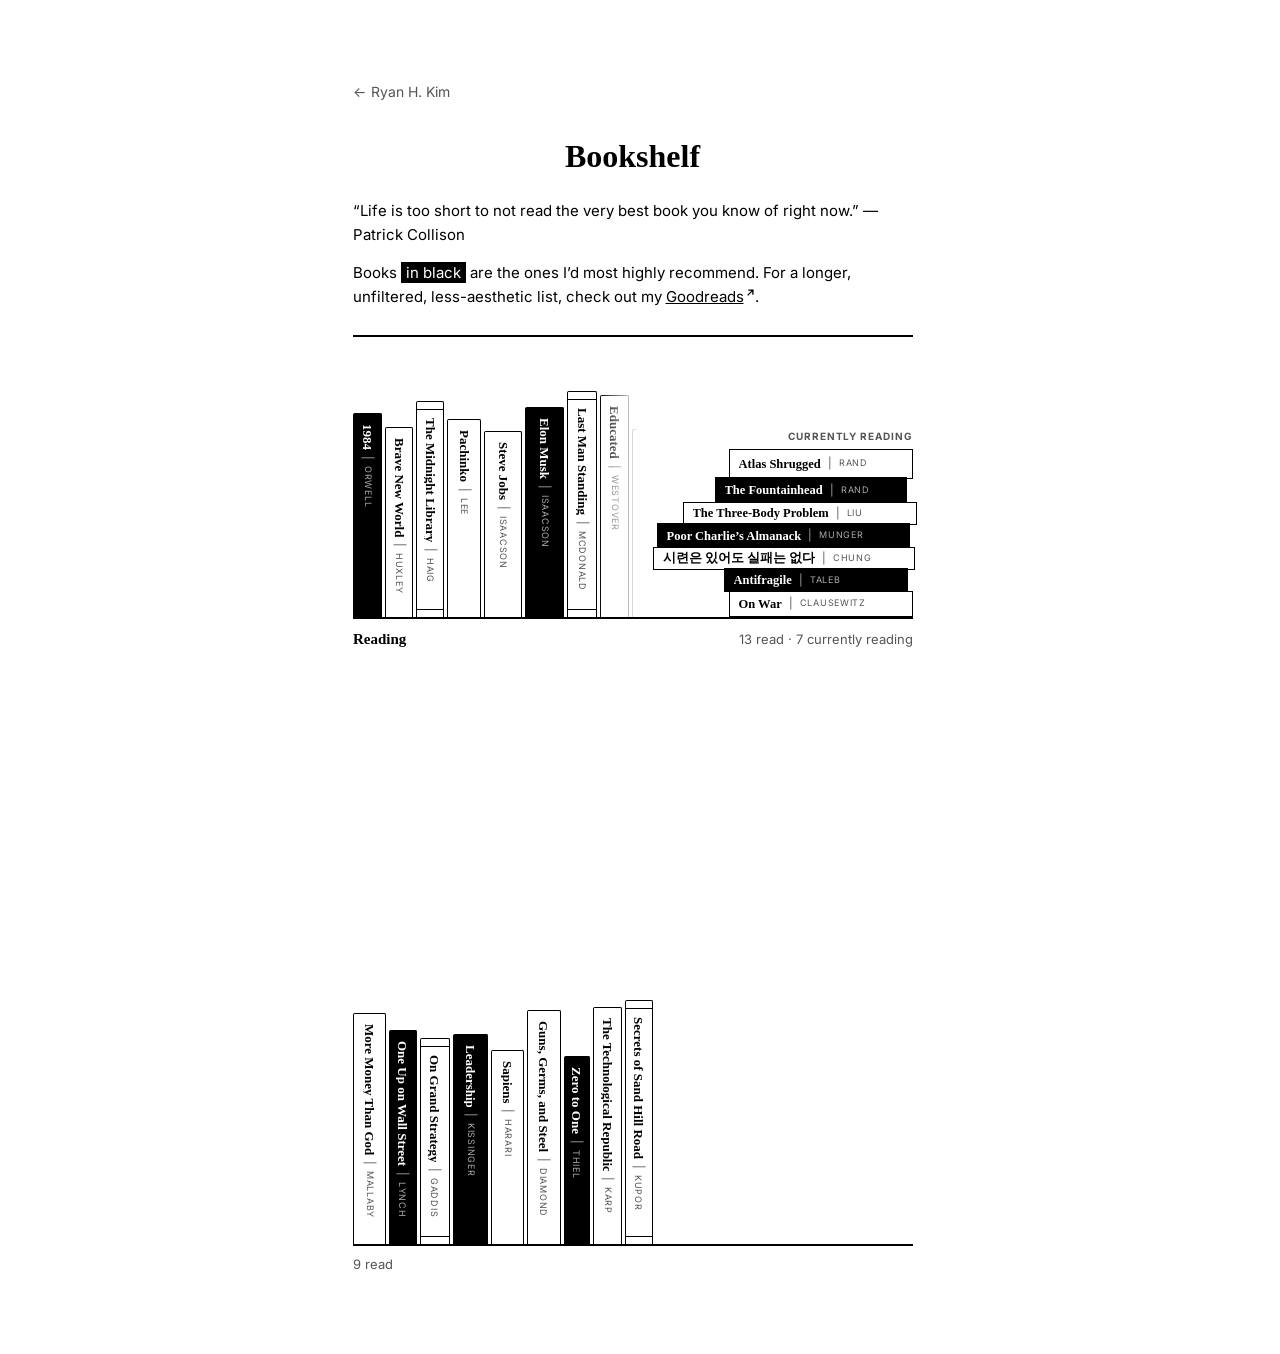
==== commit 78854fad: "Put the books on two Reading shelves with #tags on their covers Fiction and biography share the top " ====
--- a/bookshelf/index.html
+++ b/bookshelf/index.html
@@ -36,8 +36,7 @@
       <!-- To add a book: copy a spine <li> onto the shelf. Books I'm reading go in the "Currently reading" stack as flat <a class="flat"> books.
            data-tag is the book's category, shown as a #tag on its cover when it's opened.
            --w is a spine's thickness, --h its height; --t is a flat book's thickness; the stack's --pile is its widest book.
-           A shelf whose books don't fit across pins in place and slides them sideways as you scroll.
-           The two shelves below hold films, videos and podcasts (class "media"): clicking one sets the shelf's deck going, and clicking it again follows its link. -->
+           A shelf whose books don't fit across pins in place and slides them sideways as you scroll. -->
 
       <section class="shelf" id="reading" aria-labelledby="reading-name">
         <div class="shelf-pin">
@@ -99,78 +98,6 @@
           </div>
         </div>
       </section>
-
-      <!-- Listening: podcast episodes as record sleeves. The record player is the shelf's deck. -->
-      <section class="shelf shelf--media" id="listening" aria-labelledby="listening-name" style="--shelf-h: 254px">
-        <div class="shelf-pin">
-          <div class="shelf-row">
-            <div class="shelf-scroll">
-              <ul class="shelf-books">
-                <li><a class="spine media sleeve" style="--w: 25px; --h: 242px" href="https://colossus.com/episode/senra-passion-pain/" data-caption="Passion &amp; Pain · David Senra, Invest Like the Best" data-source="Colossus"><span class="media-mark media-mark--record" aria-hidden="true"></span><span class="spine-title">Passion &amp; Pain</span><span class="spine-sep" aria-hidden="true">|</span><span class="spine-author">Senra</span></a></li>
-                <li><a class="spine spine--band media sleeve" style="--w: 25px; --h: 242px" href="https://colossus.com/episode/kushner-building-thrive-capital/" data-caption="Building Thrive Capital · Josh Kushner, Invest Like the Best" data-source="Colossus"><span class="media-mark media-mark--record" aria-hidden="true"></span><span class="spine-title">Building Thrive</span><span class="spine-sep" aria-hidden="true">|</span><span class="spine-author">Kushner</span></a></li>
-                <li><a class="spine media sleeve" style="--w: 25px; --h: 242px" href="https://colossus.com/episode/concentration-and-conviction/" data-caption="Concentration and Conviction · Josh Kushner, Invest Like the Best" data-source="Colossus"><span class="media-mark media-mark--record" aria-hidden="true"></span><span class="spine-title">Conviction</span><span class="spine-sep" aria-hidden="true">|</span><span class="spine-author">Kushner</span></a></li>
-                <li><a class="spine spine--band media sleeve" style="--w: 25px; --h: 242px" href="https://colossus.com/episode/leone-clear-and-simple/" data-caption="Lessons from a Titan · Doug Leone, Invest Like the Best" data-source="Colossus"><span class="media-mark media-mark--record" aria-hidden="true"></span><span class="spine-title">Lessons from a Titan</span><span class="spine-sep" aria-hidden="true">|</span><span class="spine-author">Leone</span></a></li>
-              </ul>
-            </div>
-            <div class="deck" data-idle="Pick a record" data-active="Now playing">
-              <span class="stack-label deck-label">Pick a record</span>
-              <div class="turntable" aria-hidden="true">
-                <div class="tt-box">
-                  <span class="tt-face tt-face--front"><span class="tt-knob"></span><span class="tt-knob tt-knob--ink"></span><span class="tt-speed">33&#8531;</span></span>
-                  <span class="tt-face tt-face--side"></span>
-                  <span class="tt-top">
-                    <span class="tt-platter"><span class="tt-record"></span></span>
-                    <span class="tt-rest"></span>
-                    <span class="tt-arm">
-                      <span class="tt-arm-shadow"></span>
-                      <span class="tt-arm-lift"><span class="tt-arm-bar"></span><span class="tt-headshell"></span></span>
-                    </span>
-                    <span class="tt-pivot"></span>
-                  </span>
-                </div>
-              </div>
-            </div>
-          </div>
-          <div class="shelf-label">
-            <h2 class="shelf-name" id="listening-name">Listening</h2>
-            <p class="shelf-note" data-summary="4 episodes"></p>
-          </div>
-        </div>
-      </section>
-
-      <!-- Watching: films in cans (the four films are stand-ins), then videos as DVD cases. The camera is the shelf's deck. -->
-      <section class="shelf shelf--media" id="watching" aria-labelledby="watching-name" style="--shelf-h: 216px">
-        <div class="shelf-pin">
-          <div class="shelf-row">
-            <div class="shelf-scroll">
-              <ul class="shelf-books">
-                <li><a class="media tin" style="--d: 84px" href="https://letterboxd.com/search/The+Social+Network/" data-caption="The Social Network · David Fincher, 2010" data-source="Letterboxd"><span class="tin-label">The Social Network</span></a></li>
-                <li><a class="media tin" style="--d: 78px" href="https://letterboxd.com/search/Jiro+Dreams+of+Sushi/" data-caption="Jiro Dreams of Sushi · David Gelb, 2011" data-source="Letterboxd"><span class="tin-label">Jiro Dreams of Sushi</span></a></li>
-                <li><a class="media tin" style="--d: 82px" href="https://letterboxd.com/search/Ford+v+Ferrari/" data-caption="Ford v Ferrari · James Mangold, 2019" data-source="Letterboxd"><span class="tin-label">Ford v Ferrari</span></a></li>
-                <li><a class="media tin" style="--d: 88px" href="https://letterboxd.com/search/Oppenheimer/" data-caption="Oppenheimer · Christopher Nolan, 2023" data-source="Letterboxd"><span class="tin-label">Oppenheimer</span></a></li>
-                <li class="bookend" aria-hidden="true"></li>
-                <li><a class="spine spine--ink media dvd" style="--w: 22px; --h: 190px" href="https://www.youtube.com/results?search_query=Steve+Jobs+iPad+launch+2010" data-caption="iPad Launch · Steve Jobs, 2010" data-source="YouTube"><svg class="media-mark" width="8" height="8" viewBox="0 0 8 8" aria-hidden="true"><path d="M1.5 1 L7 4 L1.5 7 Z" fill="none" stroke="currentColor" stroke-width="1.1" stroke-linejoin="round"/></svg><span class="spine-title">iPad Launch</span><span class="spine-sep" aria-hidden="true">|</span><span class="spine-author">Jobs</span></a></li>
-                <li><a class="spine spine--ink media dvd" style="--w: 22px; --h: 206px" href="https://www.youtube.com/results?search_query=Stripe+Sessions+2025+Patrick+Collison+Jony+Ive" data-caption="Stripe Sessions 2025 · Patrick Collison &amp; Jony Ive" data-source="YouTube"><svg class="media-mark" width="8" height="8" viewBox="0 0 8 8" aria-hidden="true"><path d="M1.5 1 L7 4 L1.5 7 Z" fill="none" stroke="currentColor" stroke-width="1.1" stroke-linejoin="round"/></svg><span class="spine-title">Stripe Sessions</span><span class="spine-sep" aria-hidden="true">|</span><span class="spine-author">Collison</span></a></li>
-              </ul>
-            </div>
-            <div class="deck" data-idle="Pick a reel" data-active="Now showing">
-              <span class="stack-label deck-label">Pick a reel</span>
-              <div class="camera" aria-hidden="true">
-                <span class="camera-reel camera-reel--back"></span>
-                <span class="camera-reel camera-reel--front"></span>
-                <span class="camera-body"></span>
-                <span class="camera-lens camera-lens--long"></span>
-                <span class="camera-lens camera-lens--short"></span>
-                <span class="camera-crank"></span>
-              </div>
-            </div>
-          </div>
-          <div class="shelf-label">
-            <h2 class="shelf-name" id="watching-name">Watching</h2>
-            <p class="shelf-note" data-summary="4 films · 2 videos"></p>
-          </div>
-        </div>
-      </section>
     </main>
   </div>
 
--- a/bookshelf/bookshelf.css
+++ b/bookshelf/bookshelf.css
@@ -88,8 +88,7 @@
 
 a.spine:hover,
 a.spine:focus-visible,
-span.spine:hover,
-.spine.is-on {
+span.spine:hover {
   transform: translateY(-8px);
 }
 
@@ -372,454 +371,11 @@
   color: var(--ink);
 }
 
-/* ---------- Watching and listening ----------
-   The two lower shelves hold films and videos, then podcasts. Each ends in a deck
-   where the books' shelf has its "Currently reading" pile: a film camera and a
-   record player. Picking something (bookshelf.js marks it .is-on and the shelf
-   .is-playing) sets the deck going. */
-.shelf--media .shelf-books {
-  height: var(--shelf-h, 220px);
-}
-
-.deck {
-  flex: none;
-  display: flex;
-  flex-direction: column;
-  align-items: flex-end;
-}
-
-/* A small mark at the head of each sleeve and case: a record, or a play button */
-.media-mark {
-  flex: none;
-  margin-bottom: 3px;
-}
-
-.media-mark--record {
-  width: 9px;
-  height: 9px;
-  box-sizing: border-box;
-  border: 1.1px solid currentColor;
-  border-radius: 50%;
-  background: radial-gradient(currentColor 0 1px, transparent 1.5px);
-}
-
-.dvd {
-  border-radius: 3px 3px 0 0;
-}
-
-.dvd .spine-title {
-  font-size: 11.5px;
-}
-
-.shelf-books > li.bookend {
-  width: 4px;
-  height: 120px;
-  margin: 0 5px;
-  background: var(--ink);
-}
-
-/* Films come in round cans standing on edge, each with a strip of label tape.
-   Picking one rolls it a little. */
-.tin {
-  position: relative;
-  display: flex;
-  align-items: center;
-  justify-content: center;
-  box-sizing: border-box;
-  width: var(--d, 84px);
-  height: var(--d, 84px);
-  color: var(--ink);
-  text-decoration: none;
-  background: #fff;
-  border: 1.5px solid var(--ink);
-  border-radius: 50%;
-  transition: transform 240ms var(--ease-out);
-}
-
-.tin::before {
-  content: "";
-  position: absolute;
-  inset: 5px;
-  border: 1px solid var(--ink);
-  border-radius: 50%;
-}
-
-.tin-label {
-  position: relative;
-  max-width: calc(var(--d, 84px) - 20px);
-  padding: 3px 4px;
-  font-family: var(--serif);
-  font-size: 9.5px;
-  font-weight: 700;
-  line-height: 1.15;
-  text-align: center;
-  background: #fff;
-  border: 1px solid var(--ink);
-}
-
-.tin:hover,
-.tin:focus-visible,
-.tin.is-on {
-  transform: translateY(-6px) rotate(-10deg);
-}
-
-.tin:focus-visible {
-  outline: 2px solid var(--ink);
-  outline-offset: 2px;
-}
-
-@keyframes spin {
-  to {
-    transform: rotate(360deg);
-  }
-}
-
-/* The film camera, side on and facing the shelf: a body with a lens turret and a
-   crank, and two spoked reels on top that turn while something's showing. */
-.camera {
-  position: relative;
-  width: 132px;
-  height: 128px;
-}
-
-.camera > span {
-  position: absolute;
-  box-sizing: border-box;
-  border: 1.5px solid var(--ink);
-  background: #fff;
-}
-
-.camera > .camera-reel {
-  bottom: 62px;
-  border-radius: 50%;
-  background:
-    radial-gradient(circle at 50% 25%, #fff 0 5px, var(--ink) 5.5px 7px, transparent 7.5px),
-    radial-gradient(circle at 28% 62%, #fff 0 5px, var(--ink) 5.5px 7px, transparent 7.5px),
-    radial-gradient(circle at 72% 62%, #fff 0 5px, var(--ink) 5.5px 7px, transparent 7.5px),
-    radial-gradient(circle, var(--ink) 0 3.5px, transparent 4px),
-    #fff;
-  animation: spin 2.4s linear infinite paused;
-}
-
-.camera > .camera-reel--front {
-  left: 18px;
-  width: 60px;
-  height: 60px;
-}
-
-.camera > .camera-reel--back {
-  left: 68px;
-  width: 54px;
-  height: 54px;
-  animation-duration: 2.1s;
-}
-
-.camera > .camera-body {
-  left: 14px;
-  bottom: 0;
-  width: 112px;
-  height: 66px;
-  border-radius: 6px;
-}
-
-.camera > .camera-body::before {
-  content: "";
-  position: absolute;
-  inset: 8px 10px 8px 16px;
-  border: 1px solid var(--ink);
-  border-radius: 3px;
-}
-
-.camera > .camera-lens--long {
-  left: 0;
-  bottom: 32px;
-  width: 22px;
-  height: 18px;
-  background: var(--ink);
-}
-
-.camera > .camera-lens--short {
-  left: 4px;
-  bottom: 10px;
-  width: 16px;
-  height: 14px;
-}
-
-.camera > .camera-crank {
-  right: 0;
-  bottom: 26px;
-  width: 14px;
-  height: 14px;
-  border-radius: 50%;
-  animation: spin 1.2s linear infinite paused;
-}
-
-.camera > .camera-crank::after {
-  content: "";
-  position: absolute;
-  left: 4px;
-  top: 4px;
-  width: 2px;
-  height: 12px;
-  background: var(--ink);
-}
-
-.shelf.is-playing .camera > .camera-reel,
-.shelf.is-playing .camera > .camera-crank,
-.shelf.is-playing .tt-record {
-  animation-play-state: running;
-}
-
-/* The record player is a real 3D box seen from a little above: its top is drawn
-   flat, then tipped back, so the record spins in true perspective and the
-   tonearm can lift off it. Picking a record cues it: the arm rises off its rest,
-   swings over the record, and lowers onto it. */
-.turntable {
-  position: relative;
-  width: 206px;
-  height: 128px;
-  perspective: 700px;
-  perspective-origin: 50% -60%;
-}
-
-.tt-box {
-  position: absolute;
-  left: 8px;
-  bottom: 24px;
-  width: 188px;
-  height: 140px;
-  transform-style: preserve-3d;
-  transform-origin: 50% 100%;
-  transform: rotateX(56deg);
-}
-
-.tt-top,
-.tt-face {
-  position: absolute;
-  box-sizing: border-box;
-  border: 1.5px solid var(--ink);
-  background: #fff;
-}
-
-.tt-top {
-  inset: 0;
-  transform-style: preserve-3d;
-}
-
-/* The front hangs down from the top's front edge */
-.tt-face--front {
-  left: 0;
-  top: 100%;
-  width: 100%;
-  height: 28px;
-  display: flex;
-  align-items: center;
-  gap: 6px;
-  padding: 0 10px;
-  transform-origin: 50% 0;
-  transform: rotateX(-90deg);
-}
-
-.tt-face--side {
-  left: 100%;
-  top: 0;
-  width: 28px;
-  height: 100%;
-  transform-origin: 0 50%;
-  transform: rotateY(90deg);
-  backface-visibility: hidden;
-}
-
-.tt-knob {
-  width: 8px;
-  height: 8px;
-  box-sizing: border-box;
-  border: 1.5px solid var(--ink);
-  border-radius: 50%;
-}
-
-.tt-knob--ink {
-  background: var(--ink);
-}
-
-.tt-speed {
-  margin-left: auto;
-  font-size: 9px;
-  letter-spacing: 0.08em;
-  color: var(--muted);
-}
-
-.tt-platter {
-  position: absolute;
-  left: 12px;
-  top: 10px;
-  width: 120px;
-  height: 120px;
-  box-sizing: border-box;
-  border: 1.5px solid var(--ink);
-  border-radius: 50%;
-  background: #fff;
-  box-shadow: 0 3px 0 var(--ink);
-  transform: translateZ(3px);
-}
-
-.tt-record {
-  position: absolute;
-  inset: 4px;
-  border-radius: 50%;
-  background:
-    radial-gradient(circle, var(--ink) 0 2px, #fff 2.5px 18px, transparent 18.5px),
-    repeating-radial-gradient(circle, #111 0 2px, #2e2e2e 2px 3.5px);
-  animation: spin 1.8s linear infinite paused;
-}
-
-/* A sheen across the grooves, so you can see it turn */
-.tt-record::after {
-  content: "";
-  position: absolute;
-  left: 50%;
-  top: 5px;
-  width: 6px;
-  height: 30px;
-  margin-left: -3px;
-  background: #fff;
-  opacity: 0.35;
-}
-
-/* The arm's pivot and its rest, each a short post: a disc on the deck and
-   another raised above it */
-.tt-pivot,
-.tt-rest {
-  position: absolute;
-  transform-style: preserve-3d;
-  box-sizing: border-box;
-  border: 1.5px solid var(--ink);
-  background: #fff;
-}
-
-.tt-pivot {
-  left: 150px;
-  top: 14px;
-  width: 20px;
-  height: 20px;
-  border-radius: 50%;
-}
-
-.tt-rest {
-  left: 156px;
-  top: 104px;
-  width: 8px;
-  height: 8px;
-}
-
-.tt-pivot::after,
-.tt-rest::after {
-  content: "";
-  position: absolute;
-  inset: -1.5px;
-  border-radius: inherit;
-  background: var(--ink);
-  transform: translateZ(9px);
-}
-
-/* The arm swings about the pivot in the deck's plane, and lifts off it in 3D */
-.tt-arm {
-  position: absolute;
-  left: 160px;
-  top: 24px;
-  transform-style: preserve-3d;
-  transition: transform 520ms cubic-bezier(0.45, 0, 0.25, 1);
-}
-
-.tt-arm-shadow,
-.tt-arm-bar,
-.tt-headshell {
-  position: absolute;
-  background: var(--ink);
-}
-
-.tt-arm-shadow {
-  left: 1px;
-  top: -14px;
-  width: 4px;
-  height: 108px;
-  opacity: 0.16;
-  filter: blur(1.5px);
-}
-
-.tt-arm-lift {
-  position: absolute;
-  transform-style: preserve-3d;
-  transform: translateZ(10px);
-}
-
-.tt-arm-bar {
-  left: -1.5px;
-  top: -20px;
-  width: 3px;
-  height: 108px;
-}
-
-/* The counterweight behind the pivot, and the headshell at the arm's tip */
-.tt-arm-bar::before {
-  content: "";
-  position: absolute;
-  left: -3.5px;
-  top: 0;
-  width: 10px;
-  height: 12px;
-  background: var(--ink);
-}
-
-.tt-headshell {
-  left: -4.5px;
-  top: 84px;
-  width: 9px;
-  height: 14px;
-  border-radius: 1px;
-}
-
-.shelf.is-playing .tt-arm {
-  transform: rotateZ(32deg);
-  transition-delay: 260ms;
-}
-
-.shelf.is-playing .tt-arm-lift {
-  transform: translateZ(6px);
-}
-
-.shelf.is-cueing .tt-arm-lift {
-  animation: cue 1100ms cubic-bezier(0.45, 0, 0.25, 1);
-}
-
-@keyframes cue {
-  0% { transform: translateZ(10px); }
-  22%, 74% { transform: translateZ(24px); }
-  100% { transform: translateZ(6px); }
-}
-
-/* On a phone the decks shrink to leave the shelf room */
-@media (max-width: 480px) {
-  .turntable,
-  .camera {
-    zoom: 0.8;
-  }
-}
-
 @media (prefers-reduced-motion: reduce) {
   .spine,
   .flat,
-  .tin,
-  .tt-arm,
   .shelf-books > li.has-cover,
   .shelf-books > li.is-turning > .spine {
     transition-duration: 0ms;
   }
-
-  .camera > .camera-reel,
-  .camera > .camera-crank,
-  .tt-record,
-  .shelf.is-cueing .tt-arm-lift {
-    animation: none;
-  }
-}
+}
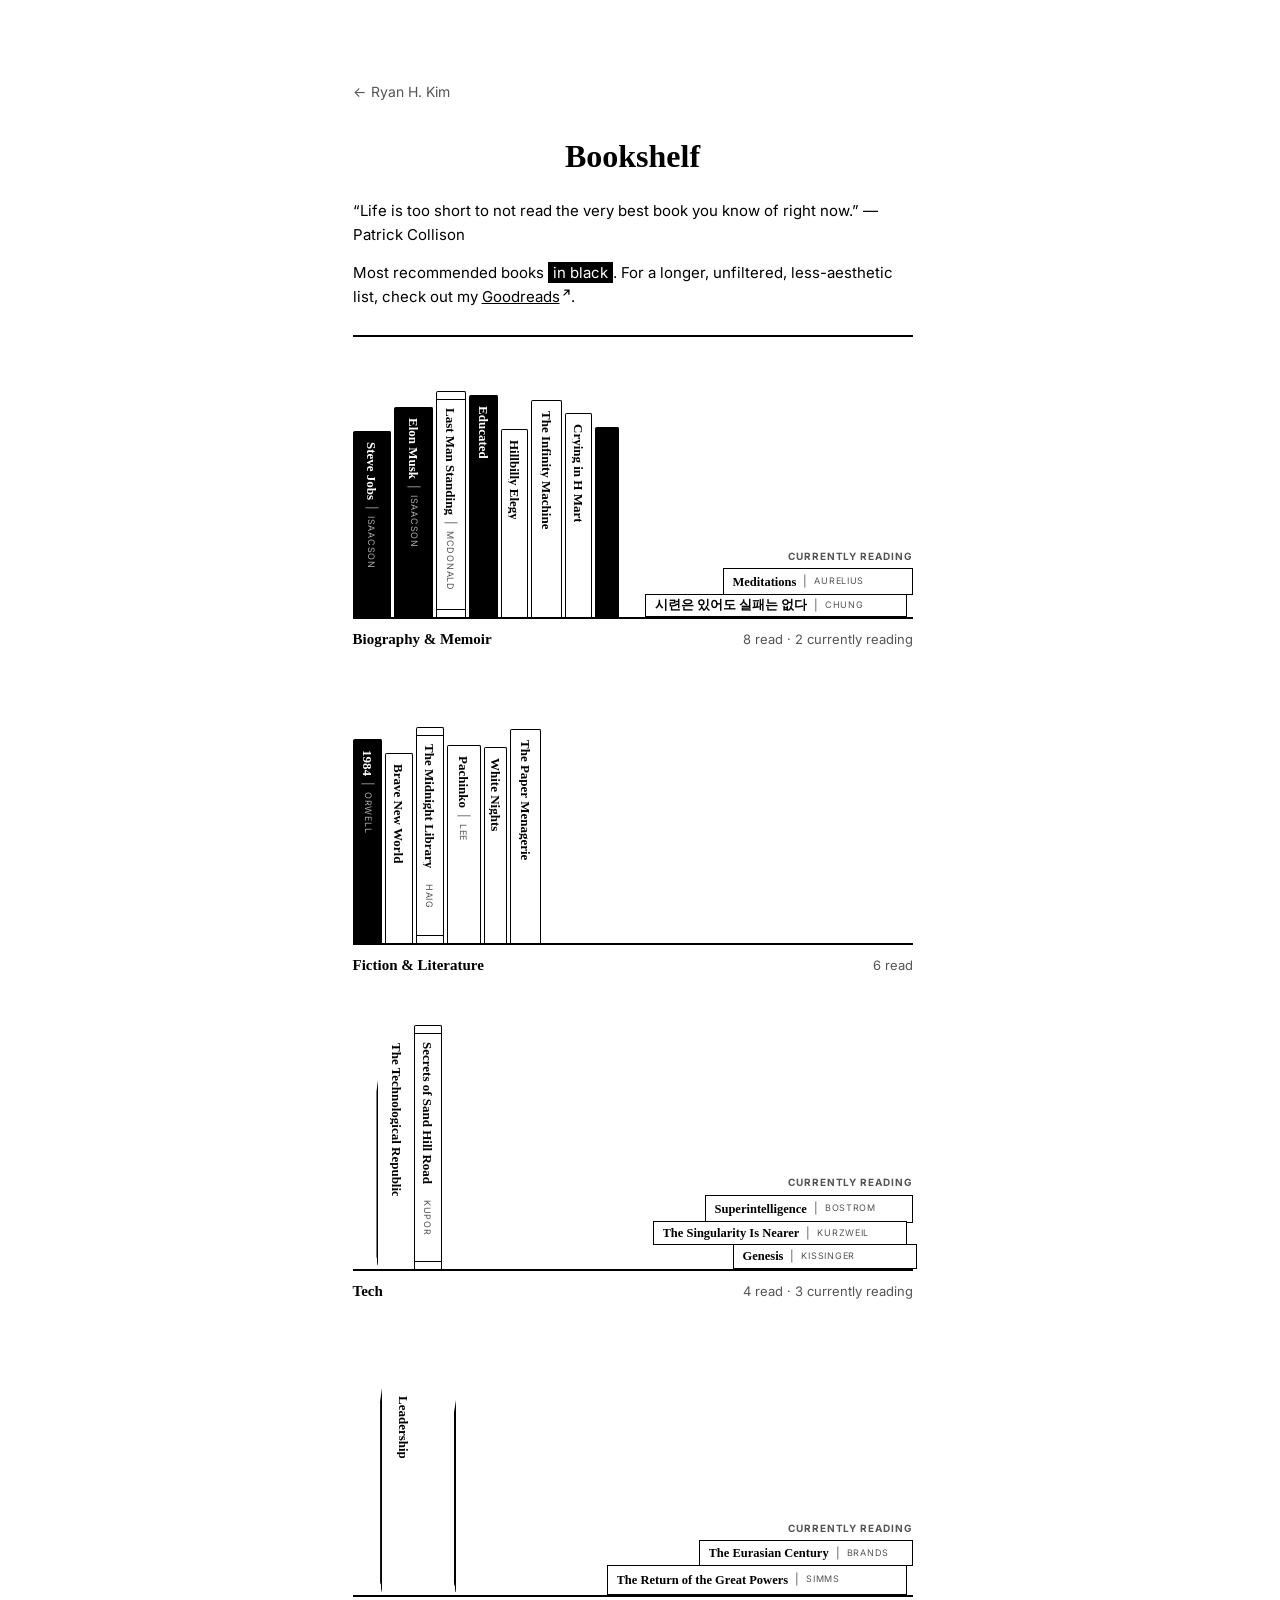
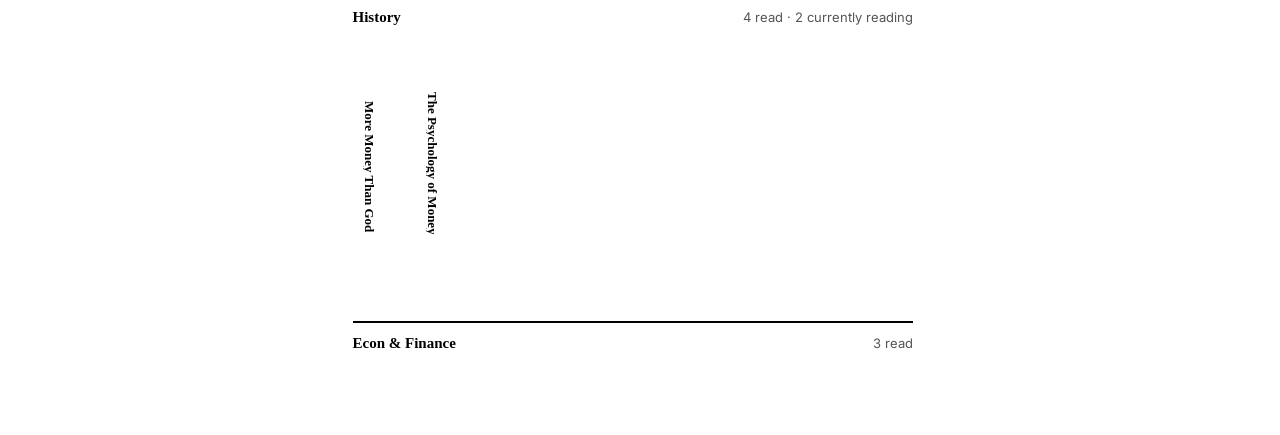
==== commit 9f95f7ec: "Shelve the books by genre again, with Goodreads' currently reading Five shelves: Biography & Memoir," ====
--- a/bookshelf/index.html
+++ b/bookshelf/index.html
@@ -27,18 +27,46 @@
     <header class="page-intro">
       <h1>Bookshelf</h1>
       <p>&ldquo;Life is too short to not read the very best book you know of right now.&rdquo; &mdash; Patrick Collison</p>
-      <p>Books <span class="ink-key">in black</span> are the ones I&rsquo;d most highly recommend. For a longer, unfiltered, less-aesthetic list, check out my <a class="outbound-link" href="https://www.goodreads.com/user/show/90382592-ryan">Goodreads</a>.</p>
+      <p>Most recommended books <span class="ink-key">in black</span>. For a longer, unfiltered, less-aesthetic list, check out my <a class="outbound-link" href="https://www.goodreads.com/user/show/90382592-ryan">Goodreads</a>.</p>
     </header>
 
     <hr>
 
     <main>
-      <!-- To add a book: copy a spine <li> onto the shelf. Books I'm reading go in the "Currently reading" stack as flat <a class="flat"> books.
+      <!-- To add a book: copy a spine <li> onto a shelf. Books I'm reading go in the shelf's "Currently reading" stack as flat <a class="flat"> books.
            data-tag is the book's category, shown as a #tag on its cover when it's opened.
-           --w is a spine's thickness, --h its height; --t is a flat book's thickness; the stack's --pile is its widest book.
+           --w is a spine's thickness, --h its height; --t is a flat book's thickness; a stack's --pile is its widest book.
            A shelf whose books don't fit across pins in place and slides them sideways as you scroll. -->
 
-      <section class="shelf" id="reading" aria-labelledby="reading-name">
+      <section class="shelf" id="biography-memoir" aria-labelledby="biography-memoir-name">
+        <div class="shelf-pin">
+          <div class="shelf-row">
+            <div class="shelf-scroll">
+              <ul class="shelf-books">
+                <li><a class="spine spine--ink" style="--w: 38px; --h: 186px" href="https://www.goodreads.com/search?q=Steve+Jobs+Walter+Isaacson" data-tag="biography" data-caption="Steve Jobs · Walter Isaacson"><span class="spine-title">Steve Jobs</span><span class="spine-sep" aria-hidden="true">|</span><span class="spine-author">Isaacson</span></a></li>
+                <li><a class="spine spine--ink" style="--w: 39px; --h: 210px" href="https://www.goodreads.com/search?q=Elon+Musk+Walter+Isaacson" data-tag="biography" data-caption="Elon Musk · Walter Isaacson"><span class="spine-title">Elon Musk</span><span class="spine-sep" aria-hidden="true">|</span><span class="spine-author">Isaacson</span></a></li>
+                <li><a class="spine spine--band" style="--w: 30px; --h: 226px" href="https://www.goodreads.com/search?q=Last+Man+Standing+Jamie+Dimon+Duff+McDonald" data-tag="biography" data-caption="Last Man Standing · Duff McDonald, on Jamie Dimon"><span class="spine-title">Last Man Standing</span><span class="spine-sep" aria-hidden="true">|</span><span class="spine-author">McDonald</span></a></li>
+                <li><a class="spine spine--ink" style="--w: 29px; --h: 222px" href="https://www.goodreads.com/search?q=Educated+Tara+Westover" data-tag="biography" data-caption="Educated · Tara Westover"><span class="spine-title">Educated</span><span class="spine-sep" aria-hidden="true">|</span><span class="spine-author">Westover</span></a></li>
+                <li><a class="spine" style="--w: 27px; --h: 188px" href="https://www.goodreads.com/search?q=Hillbilly+Elegy+J.D.+Vance" data-tag="biography" data-caption="Hillbilly Elegy · J.D. Vance"><span class="spine-title">Hillbilly Elegy</span><span class="spine-sep" aria-hidden="true">|</span><span class="spine-author">Vance</span></a></li>
+                <li><a class="spine" style="--w: 31px; --h: 217px" href="https://www.goodreads.com/search?q=The+Infinity+Machine+Sebastian+Mallaby" data-tag="biography" data-caption="The Infinity Machine · Sebastian Mallaby"><span class="spine-title">The Infinity Machine</span><span class="spine-sep" aria-hidden="true">|</span><span class="spine-author">Mallaby</span></a></li>
+                <li><a class="spine" style="--w: 27px; --h: 204px" href="https://www.goodreads.com/search?q=Crying+in+H+Mart+Michelle+Zauner" data-tag="biography" data-caption="Crying in H Mart · Michelle Zauner"><span class="spine-title">Crying in H Mart</span><span class="spine-sep" aria-hidden="true">|</span><span class="spine-author">Zauner</span></a></li>
+                <li><a class="spine spine--ink" style="--w: 24px; --h: 190px" href="https://www.goodreads.com/search?q=The+Prince+Niccol%C3%B2+Machiavelli" data-tag="biography" data-caption="The Prince · Niccolò Machiavelli"><span class="spine-title">The Prince</span><span class="spine-sep" aria-hidden="true">|</span><span class="spine-author">Machiavelli</span></a></li>
+              </ul>
+            </div>
+            <div class="stack" style="--pile: 262px">
+              <span class="stack-label">Currently reading</span>
+              <a class="flat" style="--w: 190px; --t: 27px; --x: 0px" href="https://www.goodreads.com/book/show/30659" data-tag="biography" data-caption="Meditations · Marcus Aurelius"><span class="flat-title">Meditations</span><span class="flat-sep" aria-hidden="true">|</span><span class="flat-author">Aurelius</span></a>
+              <a class="flat" style="--w: 262px; --t: 23px; --x: 6px" href="https://www.goodreads.com/book/show/7696236" data-tag="biography" data-caption="시련은 있어도 실패는 없다 · Chung Ju-yung"><span class="flat-title" lang="ko">시련은 있어도 실패는 없다</span><span class="flat-sep" aria-hidden="true">|</span><span class="flat-author">Chung</span></a>
+            </div>
+          </div>
+          <div class="shelf-label">
+            <h2 class="shelf-name" id="biography-memoir-name">Biography &amp; Memoir</h2>
+            <p class="shelf-note"></p>
+          </div>
+        </div>
+      </section>
+
+      <section class="shelf" id="fiction" aria-labelledby="fiction-name">
         <div class="shelf-pin">
           <div class="shelf-row">
             <div class="shelf-scroll">
@@ -47,53 +75,80 @@
                 <li><a class="spine" style="--w: 28px; --h: 190px" href="https://www.goodreads.com/search?q=Brave+New+World+Aldous+Huxley" data-tag="fiction" data-caption="Brave New World · Aldous Huxley"><span class="spine-title">Brave New World</span><span class="spine-sep" aria-hidden="true">|</span><span class="spine-author">Huxley</span></a></li>
                 <li><a class="spine spine--band" style="--w: 28px; --h: 216px" href="https://www.goodreads.com/search?q=The+Midnight+Library+Matt+Haig" data-tag="fiction" data-caption="The Midnight Library · Matt Haig"><span class="spine-title">The Midnight Library</span><span class="spine-sep" aria-hidden="true">|</span><span class="spine-author">Haig</span></a></li>
                 <li><a class="spine" style="--w: 34px; --h: 198px" href="https://www.goodreads.com/search?q=Pachinko+Min+Jin+Lee" data-tag="fiction" data-caption="Pachinko · Min Jin Lee"><span class="spine-title">Pachinko</span><span class="spine-sep" aria-hidden="true">|</span><span class="spine-author">Lee</span></a></li>
-                <li><a class="spine" style="--w: 38px; --h: 186px" href="https://www.goodreads.com/search?q=Steve+Jobs+Walter+Isaacson" data-tag="biography" data-caption="Steve Jobs · Walter Isaacson"><span class="spine-title">Steve Jobs</span><span class="spine-sep" aria-hidden="true">|</span><span class="spine-author">Isaacson</span></a></li>
-                <li><a class="spine spine--ink" style="--w: 39px; --h: 210px" href="https://www.goodreads.com/search?q=Elon+Musk+Walter+Isaacson" data-tag="biography" data-caption="Elon Musk · Walter Isaacson"><span class="spine-title">Elon Musk</span><span class="spine-sep" aria-hidden="true">|</span><span class="spine-author">Isaacson</span></a></li>
-                <li><a class="spine spine--band" style="--w: 30px; --h: 226px" href="https://www.goodreads.com/search?q=Last+Man+Standing+Jamie+Dimon+Duff+McDonald" data-tag="biography" data-caption="Last Man Standing · Duff McDonald, on Jamie Dimon"><span class="spine-title">Last Man Standing</span><span class="spine-sep" aria-hidden="true">|</span><span class="spine-author">McDonald</span></a></li>
-                <li><a class="spine" style="--w: 29px; --h: 222px" href="https://www.goodreads.com/search?q=Educated+Tara+Westover" data-tag="biography" data-caption="Educated · Tara Westover"><span class="spine-title">Educated</span><span class="spine-sep" aria-hidden="true">|</span><span class="spine-author">Westover</span></a></li>
-                <li><a class="spine" style="--w: 27px; --h: 188px" href="https://www.goodreads.com/search?q=Hillbilly+Elegy+J.D.+Vance" data-tag="biography" data-caption="Hillbilly Elegy · J.D. Vance"><span class="spine-title">Hillbilly Elegy</span><span class="spine-sep" aria-hidden="true">|</span><span class="spine-author">Vance</span></a></li>
-                <li><a class="spine spine--band" style="--w: 27px; --h: 214px" href="https://www.goodreads.com/search?q=Meditations+Marcus+Aurelius" data-tag="biography" data-caption="Meditations · Marcus Aurelius"><span class="spine-title">Meditations</span><span class="spine-sep" aria-hidden="true">|</span><span class="spine-author">Aurelius</span></a></li>
-                <li><a class="spine" style="--w: 31px; --h: 217px" href="https://www.goodreads.com/search?q=The+Infinity+Machine+Sebastian+Mallaby" data-tag="biography" data-caption="The Infinity Machine · Sebastian Mallaby"><span class="spine-title">The Infinity Machine</span><span class="spine-sep" aria-hidden="true">|</span><span class="spine-author">Mallaby</span></a></li>
-                <li><a class="spine" style="--w: 27px; --h: 204px" href="https://www.goodreads.com/search?q=Crying+in+H+Mart+Michelle+Zauner" data-tag="biography" data-caption="Crying in H Mart · Michelle Zauner"><span class="spine-title">Crying in H Mart</span><span class="spine-sep" aria-hidden="true">|</span><span class="spine-author">Zauner</span></a></li>
-                <li><a class="spine spine--ink" style="--w: 24px; --h: 190px" href="https://www.goodreads.com/search?q=The+Prince+Niccol%C3%B2+Machiavelli" data-tag="biography" data-caption="The Prince · Niccolò Machiavelli"><span class="spine-title">The Prince</span><span class="spine-sep" aria-hidden="true">|</span><span class="spine-author">Machiavelli</span></a></li>
+                <li><a class="spine" style="--w: 23px; --h: 196px" href="https://www.goodreads.com/book/show/1772910" data-tag="fiction" data-caption="White Nights · Fyodor Dostoevsky"><span class="spine-title">White Nights</span><span class="spine-sep" aria-hidden="true">|</span><span class="spine-author">Dostoevsky</span></a></li>
+                <li><a class="spine" style="--w: 31px; --h: 214px" href="https://www.goodreads.com/book/show/24885533" data-tag="fiction" data-caption="The Paper Menagerie and Other Stories · Ken Liu"><span class="spine-title">The Paper Menagerie</span><span class="spine-sep" aria-hidden="true">|</span><span class="spine-author">Liu</span></a></li>
               </ul>
-            </div>
-            <div class="stack" style="--pile: 262px">
-              <span class="stack-label">Currently reading</span>
-              <a class="flat" style="--w: 184px; --t: 30px; --x: 0px" href="https://www.goodreads.com/search?q=Atlas+Shrugged+Ayn+Rand" data-tag="fiction" data-caption="Atlas Shrugged · Ayn Rand"><span class="flat-title">Atlas Shrugged</span><span class="flat-sep" aria-hidden="true">|</span><span class="flat-author">Rand</span></a>
-              <a class="flat flat--ink" style="--w: 192px; --t: 26px; --x: 6px" href="https://www.goodreads.com/search?q=The+Fountainhead+Ayn+Rand" data-tag="fiction" data-caption="The Fountainhead · Ayn Rand"><span class="flat-title">The Fountainhead</span><span class="flat-sep" aria-hidden="true">|</span><span class="flat-author">Rand</span></a>
-              <a class="flat" style="--w: 234px; --t: 23px; --x: -4px" href="https://www.goodreads.com/search?q=The+Three-Body+Problem+Cixin+Liu" data-tag="fiction" data-caption="The Three-Body Problem · Cixin Liu"><span class="flat-title">The Three-Body Problem</span><span class="flat-sep" aria-hidden="true">|</span><span class="flat-author">Liu</span></a>
-              <a class="flat flat--ink" style="--w: 253px; --t: 25px; --x: 3px" href="https://www.goodreads.com/search?q=Poor+Charlie's+Almanack" data-tag="biography" data-caption="Poor Charlie’s Almanack · Charlie Munger"><span class="flat-title">Poor Charlie’s Almanack</span><span class="flat-sep" aria-hidden="true">|</span><span class="flat-author">Munger</span></a>
-              <a class="flat" style="--w: 262px; --t: 23px; --x: -2px" href="https://www.goodreads.com/search?q=%EC%8B%9C%EB%A0%A8%EC%9D%80+%EC%9E%88%EC%96%B4%EB%8F%84+%EC%8B%A4%ED%8C%A8%EB%8A%94+%EC%97%86%EB%8B%A4" data-tag="biography" data-caption="시련은 있어도 실패는 없다 · Chung Ju-yung"><span class="flat-title" lang="ko">시련은 있어도 실패는 없다</span><span class="flat-sep" aria-hidden="true">|</span><span class="flat-author">Chung</span></a>
-              <a class="flat flat--ink" style="--w: 184px; --t: 24px; --x: 5px" href="https://www.goodreads.com/search?q=Antifragile+Nassim+Nicholas+Taleb" data-tag="finance" data-caption="Antifragile · Nassim Nicholas Taleb"><span class="flat-title">Antifragile</span><span class="flat-sep" aria-hidden="true">|</span><span class="flat-author">Taleb</span></a>
-              <a class="flat" style="--w: 184px; --t: 26px; --x: 0px" href="https://www.goodreads.com/search?q=On+War+Carl+von+Clausewitz" data-tag="history" data-caption="On War · Carl von Clausewitz"><span class="flat-title">On War</span><span class="flat-sep" aria-hidden="true">|</span><span class="flat-author">Clausewitz</span></a>
             </div>
           </div>
           <div class="shelf-label">
-            <h2 class="shelf-name" id="reading-name">Reading</h2>
+            <h2 class="shelf-name" id="fiction-name">Fiction &amp; Literature</h2>
             <p class="shelf-note"></p>
           </div>
         </div>
       </section>
 
-      <section class="shelf" id="reading-more" aria-label="Reading, continued">
+      <section class="shelf" id="tech" aria-labelledby="tech-name">
+        <div class="shelf-pin">
+          <div class="shelf-row">
+            <div class="shelf-scroll">
+              <ul class="shelf-books">
+                <li><a class="spine spine--ink" style="--w: 26px; --h: 188px" href="https://www.goodreads.com/search?q=Zero+to+One+Peter+Thiel" data-tag="tech" data-caption="Zero to One · Peter Thiel"><span class="spine-title">Zero to One</span><span class="spine-sep" aria-hidden="true">|</span><span class="spine-author">Thiel</span></a></li>
+                <li><a class="spine" style="--w: 29px; --h: 237px" href="https://www.goodreads.com/search?q=The+Technological+Republic+Alexander+Karp" data-tag="tech" data-caption="The Technological Republic · Alexander C. Karp &amp; Nicholas W. Zamiska"><span class="spine-title">The Technological Republic</span><span class="spine-sep" aria-hidden="true">|</span><span class="spine-author">Karp</span></a></li>
+                <li><a class="spine spine--band" style="--w: 28px; --h: 244px" href="https://www.goodreads.com/search?q=Secrets+of+Sand+Hill+Road+Scott+Kupor" data-tag="tech" data-caption="Secrets of Sand Hill Road · Scott Kupor"><span class="spine-title">Secrets of Sand Hill Road</span><span class="spine-sep" aria-hidden="true">|</span><span class="spine-author">Kupor</span></a></li>
+                <li><a class="spine" style="--w: 32px; --h: 222px" href="https://www.goodreads.com/book/show/218319936" data-tag="tech" data-caption="The Nvidia Way · Tae Kim"><span class="spine-title">The Nvidia Way</span><span class="spine-sep" aria-hidden="true">|</span><span class="spine-author">Kim</span></a></li>
+              </ul>
+            </div>
+            <div class="stack" style="--pile: 254px">
+              <span class="stack-label">Currently reading</span>
+              <a class="flat" style="--w: 208px; --t: 28px; --x: 0px" href="https://www.goodreads.com/book/show/20527133" data-tag="tech" data-caption="Superintelligence · Nick Bostrom"><span class="flat-title">Superintelligence</span><span class="flat-sep" aria-hidden="true">|</span><span class="flat-author">Bostrom</span></a>
+              <a class="flat" style="--w: 254px; --t: 24px; --x: 6px" href="https://www.goodreads.com/book/show/45024007" data-tag="tech" data-caption="The Singularity Is Nearer · Ray Kurzweil"><span class="flat-title">The Singularity Is Nearer</span><span class="flat-sep" aria-hidden="true">|</span><span class="flat-author">Kurzweil</span></a>
+              <a class="flat" style="--w: 184px; --t: 25px; --x: -4px" href="https://www.goodreads.com/book/show/205397633" data-tag="tech" data-caption="Genesis · Henry Kissinger, Eric Schmidt &amp; Craig Mundie"><span class="flat-title">Genesis</span><span class="flat-sep" aria-hidden="true">|</span><span class="flat-author">Kissinger</span></a>
+            </div>
+          </div>
+          <div class="shelf-label">
+            <h2 class="shelf-name" id="tech-name">Tech</h2>
+            <p class="shelf-note"></p>
+          </div>
+        </div>
+      </section>
+
+      <section class="shelf" id="history" aria-labelledby="history-name">
+        <div class="shelf-pin">
+          <div class="shelf-row">
+            <div class="shelf-scroll">
+              <ul class="shelf-books">
+                <li><a class="spine spine--ink" style="--w: 30px; --h: 206px" href="https://www.goodreads.com/search?q=On+Grand+Strategy+John+Lewis+Gaddis" data-tag="history" data-caption="On Grand Strategy · John Lewis Gaddis"><span class="spine-title">On Grand Strategy</span><span class="spine-sep" aria-hidden="true">|</span><span class="spine-author">Gaddis</span></a></li>
+                <li><a class="spine" style="--w: 35px; --h: 210px" href="https://www.goodreads.com/search?q=Leadership+Six+Studies+in+World+Strategy+Henry+Kissinger" data-tag="history" data-caption="Leadership: Six Studies in World Strategy · Henry Kissinger"><span class="spine-title">Leadership</span><span class="spine-sep" aria-hidden="true">|</span><span class="spine-author">Kissinger</span></a></li>
+                <li><a class="spine spine--ink" style="--w: 33px; --h: 194px" href="https://www.goodreads.com/search?q=Sapiens+Yuval+Noah+Harari" data-tag="history" data-caption="Sapiens · Yuval Noah Harari"><span class="spine-title">Sapiens</span><span class="spine-sep" aria-hidden="true">|</span><span class="spine-author">Harari</span></a></li>
+                <li><a class="spine" style="--w: 34px; --h: 234px" href="https://www.goodreads.com/search?q=Guns+Germs+and+Steel+Jared+Diamond" data-tag="history" data-caption="Guns, Germs, and Steel · Jared Diamond"><span class="spine-title">Guns, Germs, and Steel</span><span class="spine-sep" aria-hidden="true">|</span><span class="spine-author">Diamond</span></a></li>
+              </ul>
+            </div>
+            <div class="stack" style="--pile: 300px">
+              <span class="stack-label">Currently reading</span>
+              <a class="flat" style="--w: 214px; --t: 26px; --x: 0px" href="https://www.goodreads.com/book/show/213395459" data-tag="history" data-caption="The Eurasian Century · Hal Brands"><span class="flat-title">The Eurasian Century</span><span class="flat-sep" aria-hidden="true">|</span><span class="flat-author">Brands</span></a>
+              <a class="flat" style="--w: 300px; --t: 30px; --x: 6px" href="https://www.goodreads.com/book/show/242553456" data-tag="history" data-caption="The Return of the Great Powers · Brendan Simms"><span class="flat-title">The Return of the Great Powers</span><span class="flat-sep" aria-hidden="true">|</span><span class="flat-author">Simms</span></a>
+            </div>
+          </div>
+          <div class="shelf-label">
+            <h2 class="shelf-name" id="history-name">History</h2>
+            <p class="shelf-note"></p>
+          </div>
+        </div>
+      </section>
+
+      <section class="shelf" id="econ-finance" aria-labelledby="econ-finance-name">
         <div class="shelf-pin">
           <div class="shelf-row">
             <div class="shelf-scroll">
               <ul class="shelf-books">
                 <li><a class="spine" style="--w: 33px; --h: 231px" href="https://www.goodreads.com/search?q=More+Money+Than+God+Sebastian+Mallaby" data-tag="finance" data-caption="More Money Than God · Sebastian Mallaby"><span class="spine-title">More Money Than God</span><span class="spine-sep" aria-hidden="true">|</span><span class="spine-author">Mallaby</span></a></li>
-                <li><a class="spine spine--ink" style="--w: 28px; --h: 214px" href="https://www.goodreads.com/search?q=One+Up+on+Wall+Street+Peter+Lynch" data-tag="finance" data-caption="One Up on Wall Street · Peter Lynch"><span class="spine-title">One Up on Wall Street</span><span class="spine-sep" aria-hidden="true">|</span><span class="spine-author">Lynch</span></a></li>
-                <li><a class="spine spine--band" style="--w: 30px; --h: 206px" href="https://www.goodreads.com/search?q=On+Grand+Strategy+John+Lewis+Gaddis" data-tag="history" data-caption="On Grand Strategy · John Lewis Gaddis"><span class="spine-title">On Grand Strategy</span><span class="spine-sep" aria-hidden="true">|</span><span class="spine-author">Gaddis</span></a></li>
-                <li><a class="spine spine--ink" style="--w: 35px; --h: 210px" href="https://www.goodreads.com/search?q=Leadership+Six+Studies+in+World+Strategy+Henry+Kissinger" data-tag="history" data-caption="Leadership: Six Studies in World Strategy · Henry Kissinger"><span class="spine-title">Leadership</span><span class="spine-sep" aria-hidden="true">|</span><span class="spine-author">Kissinger</span></a></li>
-                <li><a class="spine" style="--w: 33px; --h: 194px" href="https://www.goodreads.com/search?q=Sapiens+Yuval+Noah+Harari" data-tag="history" data-caption="Sapiens · Yuval Noah Harari"><span class="spine-title">Sapiens</span><span class="spine-sep" aria-hidden="true">|</span><span class="spine-author">Harari</span></a></li>
-                <li><a class="spine" style="--w: 34px; --h: 234px" href="https://www.goodreads.com/search?q=Guns+Germs+and+Steel+Jared+Diamond" data-tag="history" data-caption="Guns, Germs, and Steel · Jared Diamond"><span class="spine-title">Guns, Germs, and Steel</span><span class="spine-sep" aria-hidden="true">|</span><span class="spine-author">Diamond</span></a></li>
-                <li><a class="spine spine--ink" style="--w: 26px; --h: 188px" href="https://www.goodreads.com/search?q=Zero+to+One+Peter+Thiel" data-tag="tech" data-caption="Zero to One · Peter Thiel"><span class="spine-title">Zero to One</span><span class="spine-sep" aria-hidden="true">|</span><span class="spine-author">Thiel</span></a></li>
-                <li><a class="spine" style="--w: 29px; --h: 237px" href="https://www.goodreads.com/search?q=The+Technological+Republic+Alexander+Karp" data-tag="tech" data-caption="The Technological Republic · Alexander C. Karp &amp; Nicholas W. Zamiska"><span class="spine-title">The Technological Republic</span><span class="spine-sep" aria-hidden="true">|</span><span class="spine-author">Karp</span></a></li>
-                <li><a class="spine spine--band" style="--w: 28px; --h: 244px" href="https://www.goodreads.com/search?q=Secrets+of+Sand+Hill+Road+Scott+Kupor" data-tag="tech" data-caption="Secrets of Sand Hill Road · Scott Kupor"><span class="spine-title">Secrets of Sand Hill Road</span><span class="spine-sep" aria-hidden="true">|</span><span class="spine-author">Kupor</span></a></li>
+                <li><a class="spine" style="--w: 28px; --h: 214px" href="https://www.goodreads.com/search?q=One+Up+on+Wall+Street+Peter+Lynch" data-tag="finance" data-caption="One Up on Wall Street · Peter Lynch"><span class="spine-title">One Up on Wall Street</span><span class="spine-sep" aria-hidden="true">|</span><span class="spine-author">Lynch</span></a></li>
+                <li><a class="spine" style="--w: 26px; --h: 240px" href="https://www.goodreads.com/book/show/41881472" data-tag="finance" data-caption="The Psychology of Money · Morgan Housel"><span class="spine-title">The Psychology of Money</span><span class="spine-sep" aria-hidden="true">|</span><span class="spine-author">Housel</span></a></li>
               </ul>
             </div>
           </div>
           <div class="shelf-label">
+            <h2 class="shelf-name" id="econ-finance-name">Econ &amp; Finance</h2>
             <p class="shelf-note"></p>
           </div>
         </div>
--- a/styles.css
+++ b/styles.css
@@ -82,6 +82,26 @@
   }
 }
 
+/* Internal-page cue: the sibling of .outbound-link, pointing across rather than out. */
+.internal-link::after {
+  content: "\2192";
+  display: inline-block;
+  margin-left: 0.3em;
+  font-weight: 400;
+  transition: transform 160ms cubic-bezier(0.2, 0, 0, 1);
+}
+
+.internal-link:hover::after,
+.internal-link:focus-visible::after {
+  transform: translateX(2px);
+}
+
+@media (prefers-reduced-motion: reduce) {
+  .internal-link::after {
+    transition-duration: 0ms;
+  }
+}
+
 /* Navigation */
 nav {
   display: flex;
--- a/bookshelf/bookshelf.css
+++ b/bookshelf/bookshelf.css
@@ -159,7 +159,7 @@
 .stack {
   flex: 0 1 var(--pile, 200px);
   min-width: 0;
-  max-width: 48%;
+  max-width: 56%;
   display: flex;
   flex-direction: column;
   align-items: flex-end;
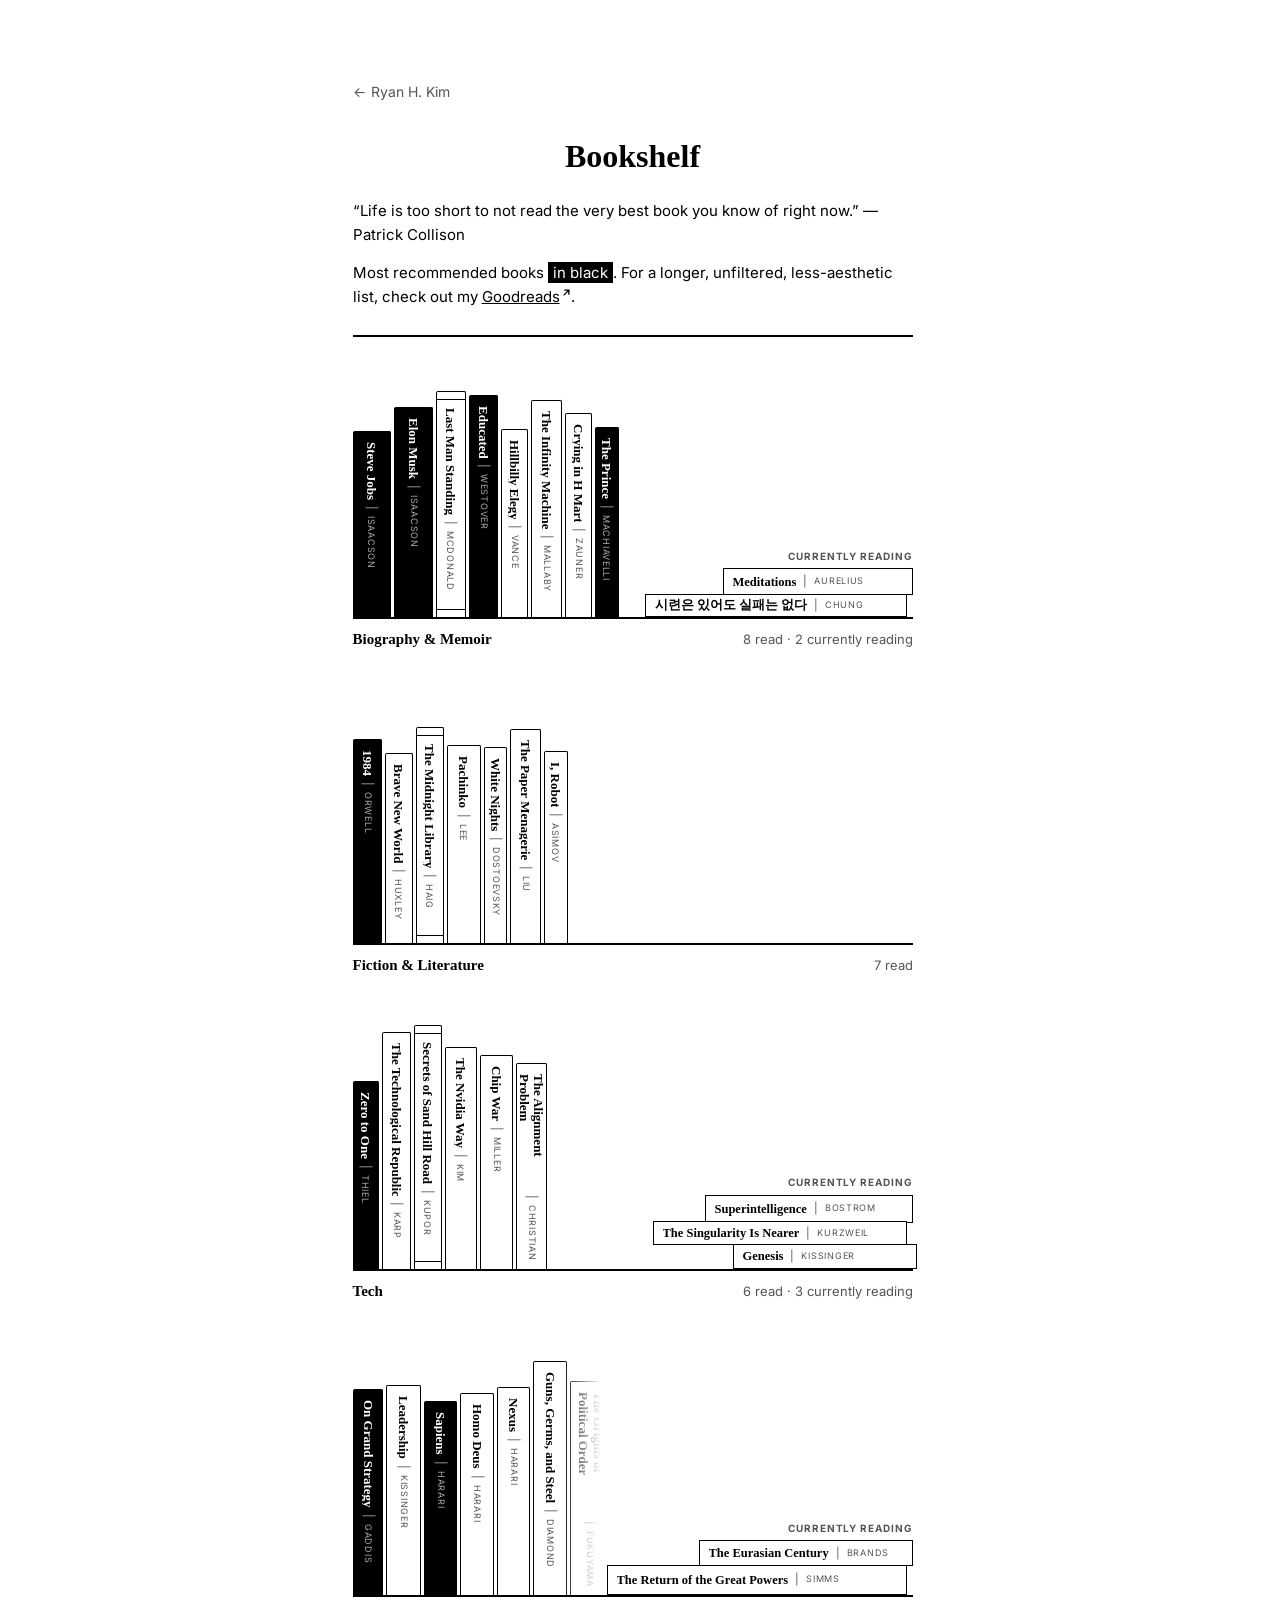
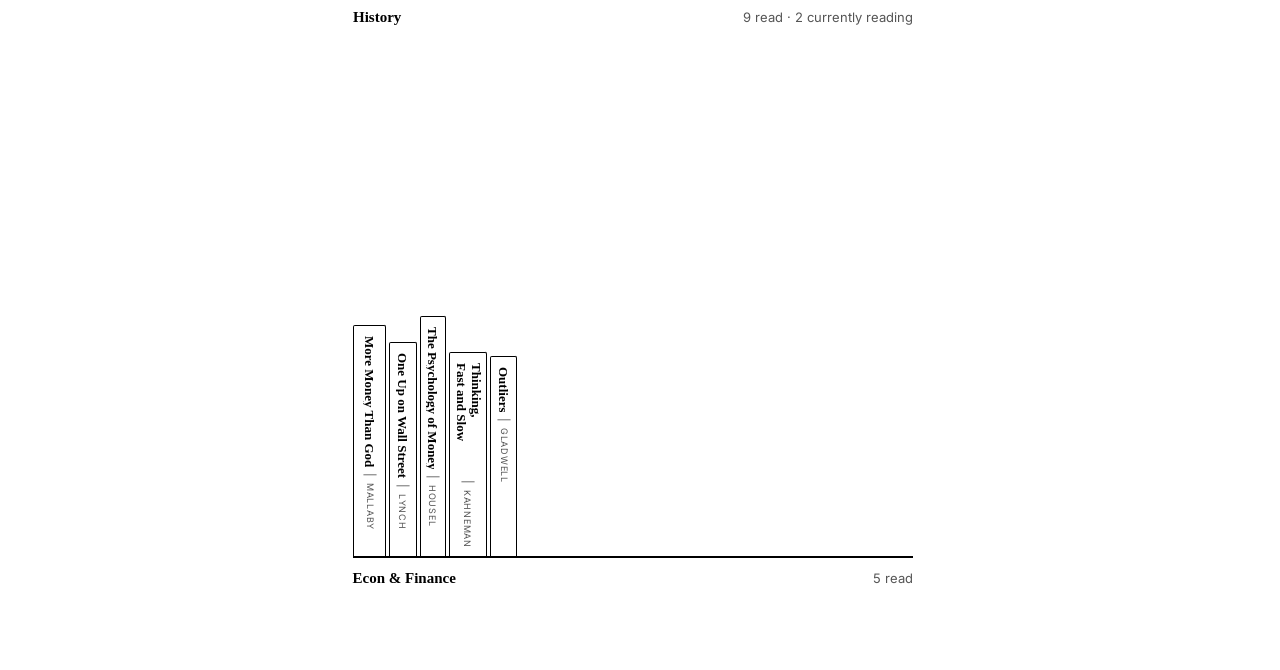
==== commit c81b545e: "Add ten more books to the shelves I, Robot; Chip War and The Alignment Problem; Homo Deus, Nexus, bo" ====
--- a/bookshelf/index.html
+++ b/bookshelf/index.html
@@ -49,7 +49,7 @@
                 <li><a class="spine spine--ink" style="--w: 29px; --h: 222px" href="https://www.goodreads.com/search?q=Educated+Tara+Westover" data-tag="biography" data-caption="Educated · Tara Westover"><span class="spine-title">Educated</span><span class="spine-sep" aria-hidden="true">|</span><span class="spine-author">Westover</span></a></li>
                 <li><a class="spine" style="--w: 27px; --h: 188px" href="https://www.goodreads.com/search?q=Hillbilly+Elegy+J.D.+Vance" data-tag="biography" data-caption="Hillbilly Elegy · J.D. Vance"><span class="spine-title">Hillbilly Elegy</span><span class="spine-sep" aria-hidden="true">|</span><span class="spine-author">Vance</span></a></li>
                 <li><a class="spine" style="--w: 31px; --h: 217px" href="https://www.goodreads.com/search?q=The+Infinity+Machine+Sebastian+Mallaby" data-tag="biography" data-caption="The Infinity Machine · Sebastian Mallaby"><span class="spine-title">The Infinity Machine</span><span class="spine-sep" aria-hidden="true">|</span><span class="spine-author">Mallaby</span></a></li>
-                <li><a class="spine" style="--w: 27px; --h: 204px" href="https://www.goodreads.com/search?q=Crying+in+H+Mart+Michelle+Zauner" data-tag="biography" data-caption="Crying in H Mart · Michelle Zauner"><span class="spine-title">Crying in H Mart</span><span class="spine-sep" aria-hidden="true">|</span><span class="spine-author">Zauner</span></a></li>
+                <li><a class="spine" style="--w: 27px; --h: 204px" href="https://www.goodreads.com/book/show/54814676" data-tag="biography" data-caption="Crying in H Mart · Michelle Zauner"><span class="spine-title">Crying in H Mart</span><span class="spine-sep" aria-hidden="true">|</span><span class="spine-author">Zauner</span></a></li>
                 <li><a class="spine spine--ink" style="--w: 24px; --h: 190px" href="https://www.goodreads.com/search?q=The+Prince+Niccol%C3%B2+Machiavelli" data-tag="biography" data-caption="The Prince · Niccolò Machiavelli"><span class="spine-title">The Prince</span><span class="spine-sep" aria-hidden="true">|</span><span class="spine-author">Machiavelli</span></a></li>
               </ul>
             </div>
@@ -77,6 +77,7 @@
                 <li><a class="spine" style="--w: 34px; --h: 198px" href="https://www.goodreads.com/search?q=Pachinko+Min+Jin+Lee" data-tag="fiction" data-caption="Pachinko · Min Jin Lee"><span class="spine-title">Pachinko</span><span class="spine-sep" aria-hidden="true">|</span><span class="spine-author">Lee</span></a></li>
                 <li><a class="spine" style="--w: 23px; --h: 196px" href="https://www.goodreads.com/book/show/1772910" data-tag="fiction" data-caption="White Nights · Fyodor Dostoevsky"><span class="spine-title">White Nights</span><span class="spine-sep" aria-hidden="true">|</span><span class="spine-author">Dostoevsky</span></a></li>
                 <li><a class="spine" style="--w: 31px; --h: 214px" href="https://www.goodreads.com/book/show/24885533" data-tag="fiction" data-caption="The Paper Menagerie and Other Stories · Ken Liu"><span class="spine-title">The Paper Menagerie</span><span class="spine-sep" aria-hidden="true">|</span><span class="spine-author">Liu</span></a></li>
+                <li><a class="spine" style="--w: 24px; --h: 192px" href="https://www.goodreads.com/book/show/41804" data-tag="fiction" data-caption="I, Robot · Isaac Asimov"><span class="spine-title">I, Robot</span><span class="spine-sep" aria-hidden="true">|</span><span class="spine-author">Asimov</span></a></li>
               </ul>
             </div>
           </div>
@@ -96,6 +97,8 @@
                 <li><a class="spine" style="--w: 29px; --h: 237px" href="https://www.goodreads.com/search?q=The+Technological+Republic+Alexander+Karp" data-tag="tech" data-caption="The Technological Republic · Alexander C. Karp &amp; Nicholas W. Zamiska"><span class="spine-title">The Technological Republic</span><span class="spine-sep" aria-hidden="true">|</span><span class="spine-author">Karp</span></a></li>
                 <li><a class="spine spine--band" style="--w: 28px; --h: 244px" href="https://www.goodreads.com/search?q=Secrets+of+Sand+Hill+Road+Scott+Kupor" data-tag="tech" data-caption="Secrets of Sand Hill Road · Scott Kupor"><span class="spine-title">Secrets of Sand Hill Road</span><span class="spine-sep" aria-hidden="true">|</span><span class="spine-author">Kupor</span></a></li>
                 <li><a class="spine" style="--w: 32px; --h: 222px" href="https://www.goodreads.com/book/show/218319936" data-tag="tech" data-caption="The Nvidia Way · Tae Kim"><span class="spine-title">The Nvidia Way</span><span class="spine-sep" aria-hidden="true">|</span><span class="spine-author">Kim</span></a></li>
+                <li><a class="spine" style="--w: 33px; --h: 214px" href="https://www.goodreads.com/book/show/60321447" data-tag="tech" data-caption="Chip War · Chris Miller"><span class="spine-title">Chip War</span><span class="spine-sep" aria-hidden="true">|</span><span class="spine-author">Miller</span></a></li>
+                <li><a class="spine spine--wrap" style="--w: 31px; --h: 206px" href="https://www.goodreads.com/book/show/50489349" data-tag="tech" data-caption="The Alignment Problem · Brian Christian"><span class="spine-title">The Alignment Problem</span><span class="spine-sep" aria-hidden="true">|</span><span class="spine-author">Christian</span></a></li>
               </ul>
             </div>
             <div class="stack" style="--pile: 254px">
@@ -120,7 +123,12 @@
                 <li><a class="spine spine--ink" style="--w: 30px; --h: 206px" href="https://www.goodreads.com/search?q=On+Grand+Strategy+John+Lewis+Gaddis" data-tag="history" data-caption="On Grand Strategy · John Lewis Gaddis"><span class="spine-title">On Grand Strategy</span><span class="spine-sep" aria-hidden="true">|</span><span class="spine-author">Gaddis</span></a></li>
                 <li><a class="spine" style="--w: 35px; --h: 210px" href="https://www.goodreads.com/search?q=Leadership+Six+Studies+in+World+Strategy+Henry+Kissinger" data-tag="history" data-caption="Leadership: Six Studies in World Strategy · Henry Kissinger"><span class="spine-title">Leadership</span><span class="spine-sep" aria-hidden="true">|</span><span class="spine-author">Kissinger</span></a></li>
                 <li><a class="spine spine--ink" style="--w: 33px; --h: 194px" href="https://www.goodreads.com/search?q=Sapiens+Yuval+Noah+Harari" data-tag="history" data-caption="Sapiens · Yuval Noah Harari"><span class="spine-title">Sapiens</span><span class="spine-sep" aria-hidden="true">|</span><span class="spine-author">Harari</span></a></li>
+                <li><a class="spine" style="--w: 34px; --h: 202px" href="https://www.goodreads.com/book/show/31138556" data-tag="history" data-caption="Homo Deus · Yuval Noah Harari"><span class="spine-title">Homo Deus</span><span class="spine-sep" aria-hidden="true">|</span><span class="spine-author">Harari</span></a></li>
+                <li><a class="spine" style="--w: 33px; --h: 208px" href="https://www.goodreads.com/book/show/204927599" data-tag="history" data-caption="Nexus · Yuval Noah Harari"><span class="spine-title">Nexus</span><span class="spine-sep" aria-hidden="true">|</span><span class="spine-author">Harari</span></a></li>
                 <li><a class="spine" style="--w: 34px; --h: 234px" href="https://www.goodreads.com/search?q=Guns+Germs+and+Steel+Jared+Diamond" data-tag="history" data-caption="Guns, Germs, and Steel · Jared Diamond"><span class="spine-title">Guns, Germs, and Steel</span><span class="spine-sep" aria-hidden="true">|</span><span class="spine-author">Diamond</span></a></li>
+                <li><a class="spine spine--wrap" style="--w: 40px; --h: 214px" href="https://www.goodreads.com/book/show/9704856" data-tag="history" data-caption="The Origins of Political Order · Francis Fukuyama"><span class="spine-title">The Origins of Political Order</span><span class="spine-sep" aria-hidden="true">|</span><span class="spine-author">Fukuyama</span></a></li>
+                <li><a class="spine spine--wrap" style="--w: 42px; --h: 236px" href="https://www.goodreads.com/book/show/20575435" data-tag="history" data-caption="Political Order and Political Decay · Francis Fukuyama"><span class="spine-title">Political Order and Political Decay</span><span class="spine-sep" aria-hidden="true">|</span><span class="spine-author">Fukuyama</span></a></li>
+                <li><a class="spine" style="--w: 18px; --h: 184px" href="https://www.goodreads.com/book/show/33917107" data-tag="history" data-caption="On Tyranny · Timothy Snyder"><span class="spine-title">On Tyranny</span><span class="spine-sep" aria-hidden="true">|</span><span class="spine-author">Snyder</span></a></li>
               </ul>
             </div>
             <div class="stack" style="--pile: 300px">
@@ -144,6 +152,8 @@
                 <li><a class="spine" style="--w: 33px; --h: 231px" href="https://www.goodreads.com/search?q=More+Money+Than+God+Sebastian+Mallaby" data-tag="finance" data-caption="More Money Than God · Sebastian Mallaby"><span class="spine-title">More Money Than God</span><span class="spine-sep" aria-hidden="true">|</span><span class="spine-author">Mallaby</span></a></li>
                 <li><a class="spine" style="--w: 28px; --h: 214px" href="https://www.goodreads.com/search?q=One+Up+on+Wall+Street+Peter+Lynch" data-tag="finance" data-caption="One Up on Wall Street · Peter Lynch"><span class="spine-title">One Up on Wall Street</span><span class="spine-sep" aria-hidden="true">|</span><span class="spine-author">Lynch</span></a></li>
                 <li><a class="spine" style="--w: 26px; --h: 240px" href="https://www.goodreads.com/book/show/41881472" data-tag="finance" data-caption="The Psychology of Money · Morgan Housel"><span class="spine-title">The Psychology of Money</span><span class="spine-sep" aria-hidden="true">|</span><span class="spine-author">Housel</span></a></li>
+                <li><a class="spine spine--wrap" style="--w: 38px; --h: 204px" href="https://www.goodreads.com/book/show/11468377" data-tag="finance" data-caption="Thinking, Fast and Slow · Daniel Kahneman"><span class="spine-title">Thinking, Fast and Slow</span><span class="spine-sep" aria-hidden="true">|</span><span class="spine-author">Kahneman</span></a></li>
+                <li><a class="spine" style="--w: 27px; --h: 200px" href="https://www.goodreads.com/book/show/3228917" data-tag="finance" data-caption="Outliers · Malcolm Gladwell"><span class="spine-title">Outliers</span><span class="spine-sep" aria-hidden="true">|</span><span class="spine-author">Gladwell</span></a></li>
               </ul>
             </div>
           </div>
--- a/pages.css
+++ b/pages.css
@@ -1,4 +1,4 @@
-/* Shared chrome for the sub-pages (Bookshelf, Inspiration). Loaded after styles.css;
+/* Shared chrome for the sub-pages, like the Bookshelf. Loaded after styles.css;
    each page adds its own stylesheet after this one. */
 
 :root {
--- a/bookshelf/bookshelf.css
+++ b/bookshelf/bookshelf.css
@@ -110,6 +110,13 @@
   line-height: 1;
 }
 
+/* A long title runs onto a second line, as it would on a thick book */
+.spine--wrap .spine-title {
+  white-space: normal;
+  text-wrap: balance;
+  line-height: 1.15;
+}
+
 .spine-title:lang(ko),
 .flat-title:lang(ko) {
   font-family: 'AppleMyungjo', 'Nanum Myeongjo', var(--serif);
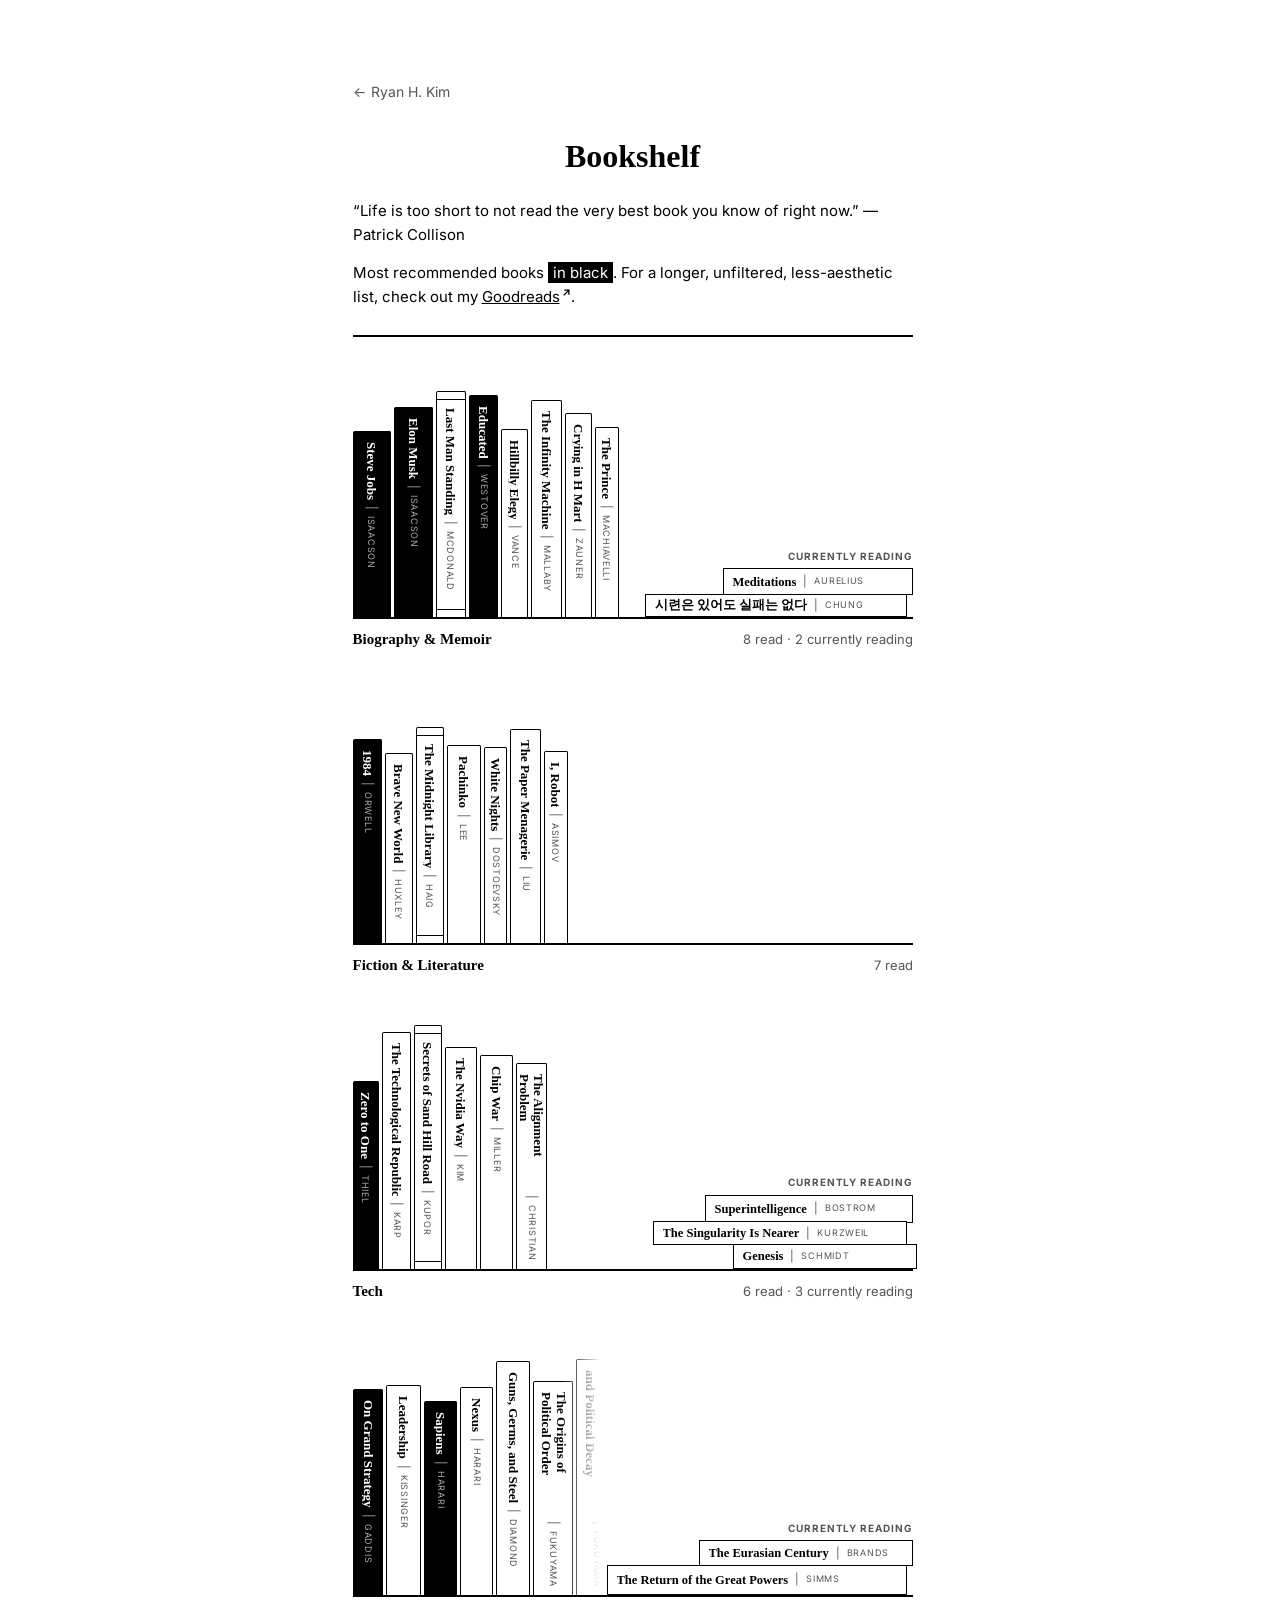
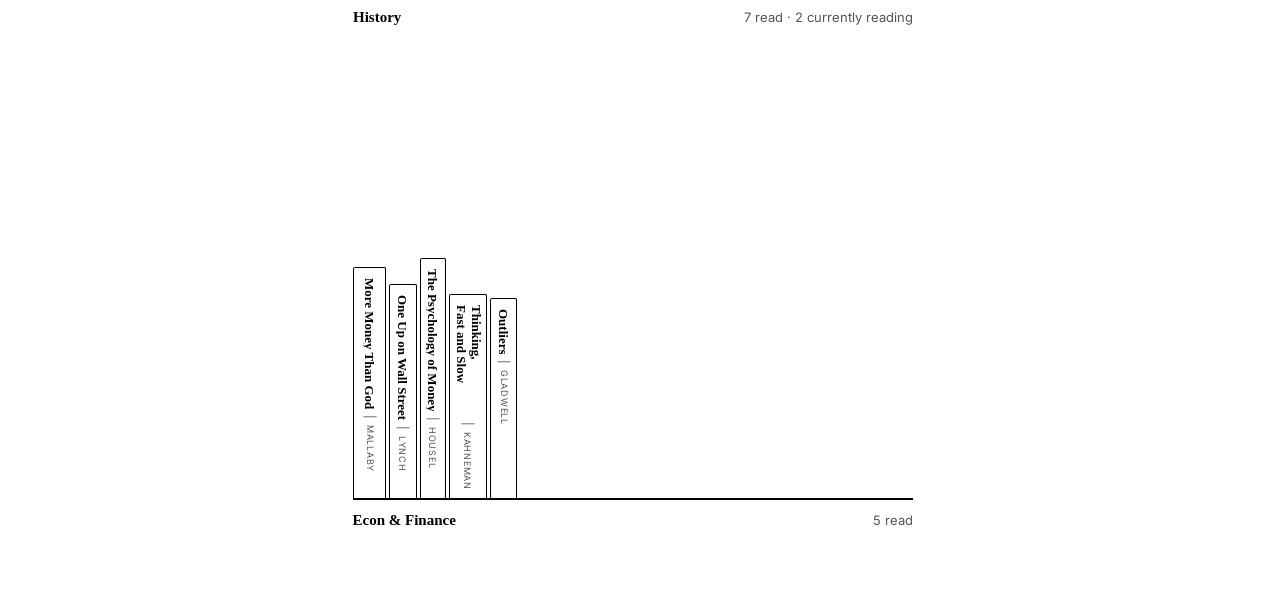
==== commit 8662bd2b: "Un-black The Prince, credit Genesis to Schmidt, drop two books The Prince is now a plain white spine" ====
--- a/bookshelf/index.html
+++ b/bookshelf/index.html
@@ -50,7 +50,7 @@
                 <li><a class="spine" style="--w: 27px; --h: 188px" href="https://www.goodreads.com/search?q=Hillbilly+Elegy+J.D.+Vance" data-tag="biography" data-caption="Hillbilly Elegy · J.D. Vance"><span class="spine-title">Hillbilly Elegy</span><span class="spine-sep" aria-hidden="true">|</span><span class="spine-author">Vance</span></a></li>
                 <li><a class="spine" style="--w: 31px; --h: 217px" href="https://www.goodreads.com/search?q=The+Infinity+Machine+Sebastian+Mallaby" data-tag="biography" data-caption="The Infinity Machine · Sebastian Mallaby"><span class="spine-title">The Infinity Machine</span><span class="spine-sep" aria-hidden="true">|</span><span class="spine-author">Mallaby</span></a></li>
                 <li><a class="spine" style="--w: 27px; --h: 204px" href="https://www.goodreads.com/book/show/54814676" data-tag="biography" data-caption="Crying in H Mart · Michelle Zauner"><span class="spine-title">Crying in H Mart</span><span class="spine-sep" aria-hidden="true">|</span><span class="spine-author">Zauner</span></a></li>
-                <li><a class="spine spine--ink" style="--w: 24px; --h: 190px" href="https://www.goodreads.com/search?q=The+Prince+Niccol%C3%B2+Machiavelli" data-tag="biography" data-caption="The Prince · Niccolò Machiavelli"><span class="spine-title">The Prince</span><span class="spine-sep" aria-hidden="true">|</span><span class="spine-author">Machiavelli</span></a></li>
+                <li><a class="spine" style="--w: 24px; --h: 190px" href="https://www.goodreads.com/search?q=The+Prince+Niccol%C3%B2+Machiavelli" data-tag="biography" data-caption="The Prince · Niccolò Machiavelli"><span class="spine-title">The Prince</span><span class="spine-sep" aria-hidden="true">|</span><span class="spine-author">Machiavelli</span></a></li>
               </ul>
             </div>
             <div class="stack" style="--pile: 262px">
@@ -105,7 +105,7 @@
               <span class="stack-label">Currently reading</span>
               <a class="flat" style="--w: 208px; --t: 28px; --x: 0px" href="https://www.goodreads.com/book/show/20527133" data-tag="tech" data-caption="Superintelligence · Nick Bostrom"><span class="flat-title">Superintelligence</span><span class="flat-sep" aria-hidden="true">|</span><span class="flat-author">Bostrom</span></a>
               <a class="flat" style="--w: 254px; --t: 24px; --x: 6px" href="https://www.goodreads.com/book/show/45024007" data-tag="tech" data-caption="The Singularity Is Nearer · Ray Kurzweil"><span class="flat-title">The Singularity Is Nearer</span><span class="flat-sep" aria-hidden="true">|</span><span class="flat-author">Kurzweil</span></a>
-              <a class="flat" style="--w: 184px; --t: 25px; --x: -4px" href="https://www.goodreads.com/book/show/205397633" data-tag="tech" data-caption="Genesis · Henry Kissinger, Eric Schmidt &amp; Craig Mundie"><span class="flat-title">Genesis</span><span class="flat-sep" aria-hidden="true">|</span><span class="flat-author">Kissinger</span></a>
+              <a class="flat" style="--w: 184px; --t: 25px; --x: -4px" href="https://www.goodreads.com/book/show/205397633" data-tag="tech" data-caption="Genesis · Eric Schmidt, Henry Kissinger &amp; Craig Mundie"><span class="flat-title">Genesis</span><span class="flat-sep" aria-hidden="true">|</span><span class="flat-author">Schmidt</span></a>
             </div>
           </div>
           <div class="shelf-label">
@@ -123,12 +123,10 @@
                 <li><a class="spine spine--ink" style="--w: 30px; --h: 206px" href="https://www.goodreads.com/search?q=On+Grand+Strategy+John+Lewis+Gaddis" data-tag="history" data-caption="On Grand Strategy · John Lewis Gaddis"><span class="spine-title">On Grand Strategy</span><span class="spine-sep" aria-hidden="true">|</span><span class="spine-author">Gaddis</span></a></li>
                 <li><a class="spine" style="--w: 35px; --h: 210px" href="https://www.goodreads.com/search?q=Leadership+Six+Studies+in+World+Strategy+Henry+Kissinger" data-tag="history" data-caption="Leadership: Six Studies in World Strategy · Henry Kissinger"><span class="spine-title">Leadership</span><span class="spine-sep" aria-hidden="true">|</span><span class="spine-author">Kissinger</span></a></li>
                 <li><a class="spine spine--ink" style="--w: 33px; --h: 194px" href="https://www.goodreads.com/search?q=Sapiens+Yuval+Noah+Harari" data-tag="history" data-caption="Sapiens · Yuval Noah Harari"><span class="spine-title">Sapiens</span><span class="spine-sep" aria-hidden="true">|</span><span class="spine-author">Harari</span></a></li>
-                <li><a class="spine" style="--w: 34px; --h: 202px" href="https://www.goodreads.com/book/show/31138556" data-tag="history" data-caption="Homo Deus · Yuval Noah Harari"><span class="spine-title">Homo Deus</span><span class="spine-sep" aria-hidden="true">|</span><span class="spine-author">Harari</span></a></li>
                 <li><a class="spine" style="--w: 33px; --h: 208px" href="https://www.goodreads.com/book/show/204927599" data-tag="history" data-caption="Nexus · Yuval Noah Harari"><span class="spine-title">Nexus</span><span class="spine-sep" aria-hidden="true">|</span><span class="spine-author">Harari</span></a></li>
                 <li><a class="spine" style="--w: 34px; --h: 234px" href="https://www.goodreads.com/search?q=Guns+Germs+and+Steel+Jared+Diamond" data-tag="history" data-caption="Guns, Germs, and Steel · Jared Diamond"><span class="spine-title">Guns, Germs, and Steel</span><span class="spine-sep" aria-hidden="true">|</span><span class="spine-author">Diamond</span></a></li>
                 <li><a class="spine spine--wrap" style="--w: 40px; --h: 214px" href="https://www.goodreads.com/book/show/9704856" data-tag="history" data-caption="The Origins of Political Order · Francis Fukuyama"><span class="spine-title">The Origins of Political Order</span><span class="spine-sep" aria-hidden="true">|</span><span class="spine-author">Fukuyama</span></a></li>
                 <li><a class="spine spine--wrap" style="--w: 42px; --h: 236px" href="https://www.goodreads.com/book/show/20575435" data-tag="history" data-caption="Political Order and Political Decay · Francis Fukuyama"><span class="spine-title">Political Order and Political Decay</span><span class="spine-sep" aria-hidden="true">|</span><span class="spine-author">Fukuyama</span></a></li>
-                <li><a class="spine" style="--w: 18px; --h: 184px" href="https://www.goodreads.com/book/show/33917107" data-tag="history" data-caption="On Tyranny · Timothy Snyder"><span class="spine-title">On Tyranny</span><span class="spine-sep" aria-hidden="true">|</span><span class="spine-author">Snyder</span></a></li>
               </ul>
             </div>
             <div class="stack" style="--pile: 300px">
